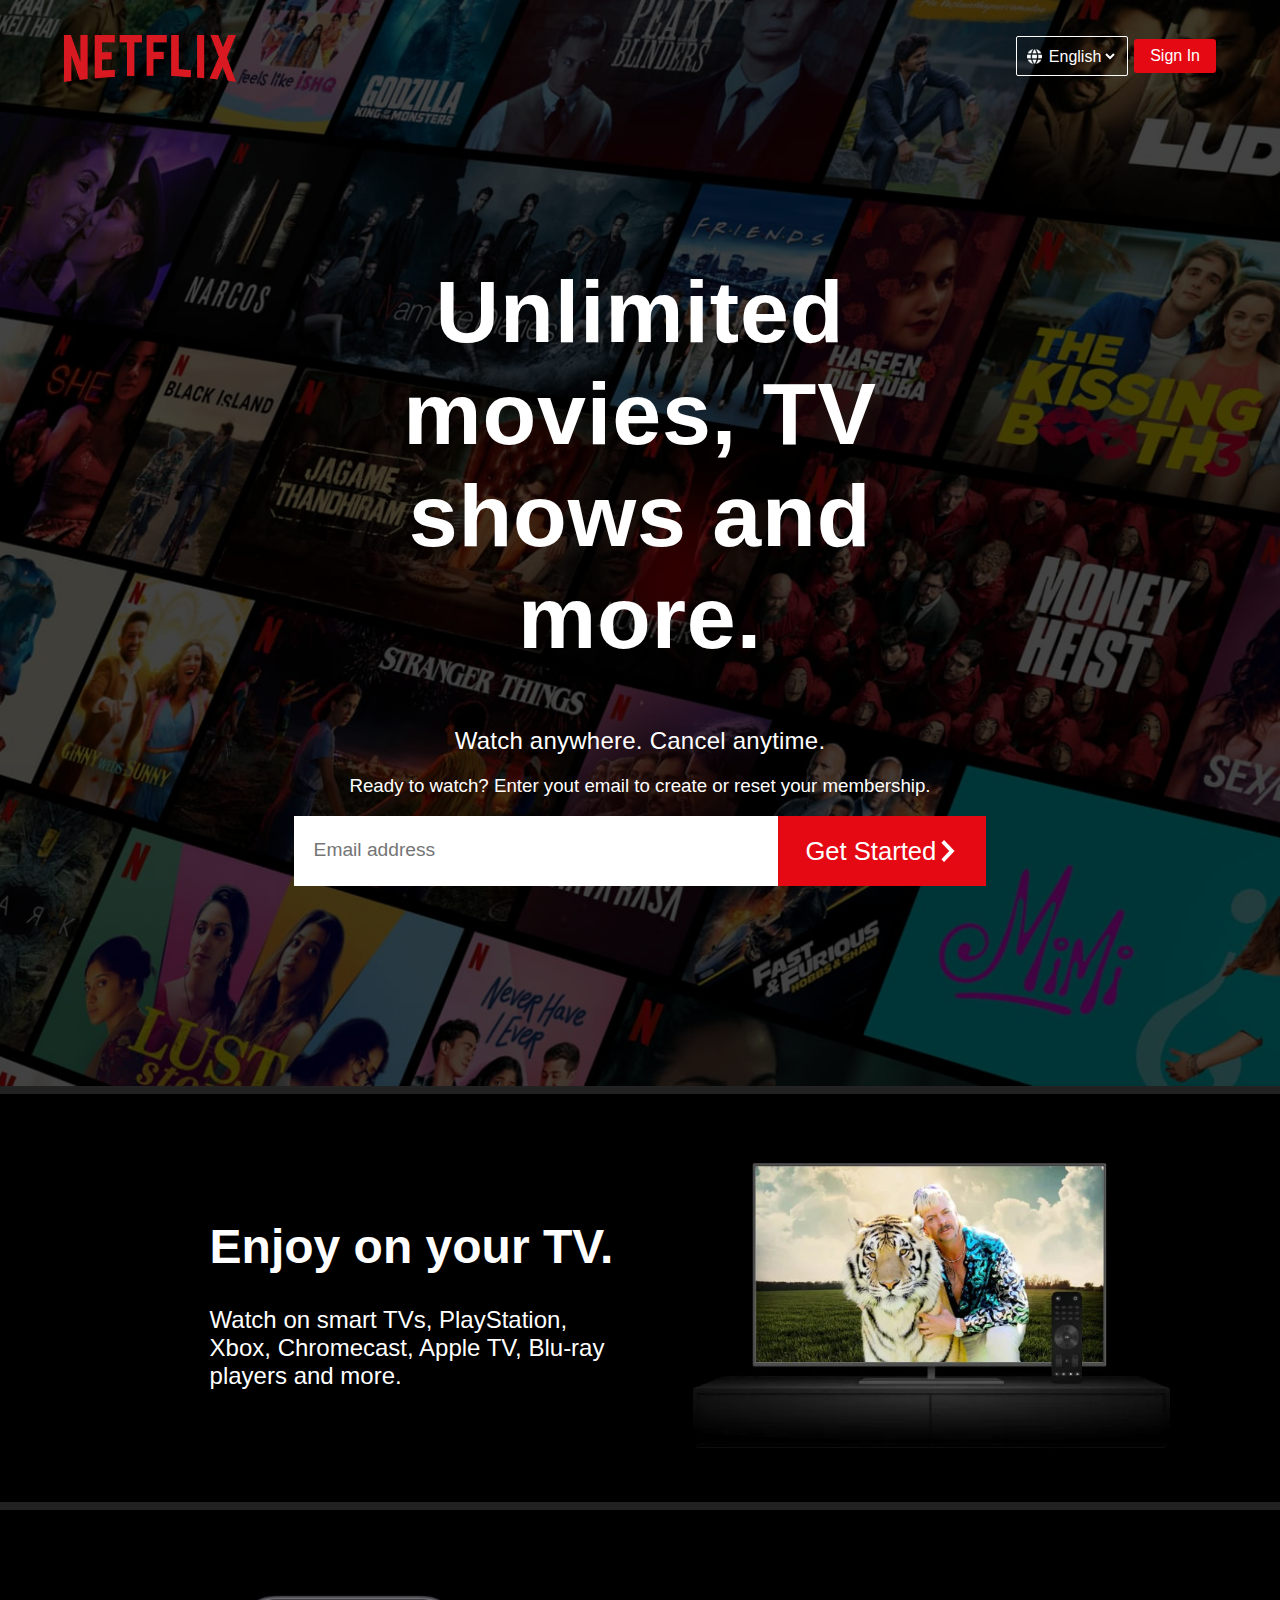
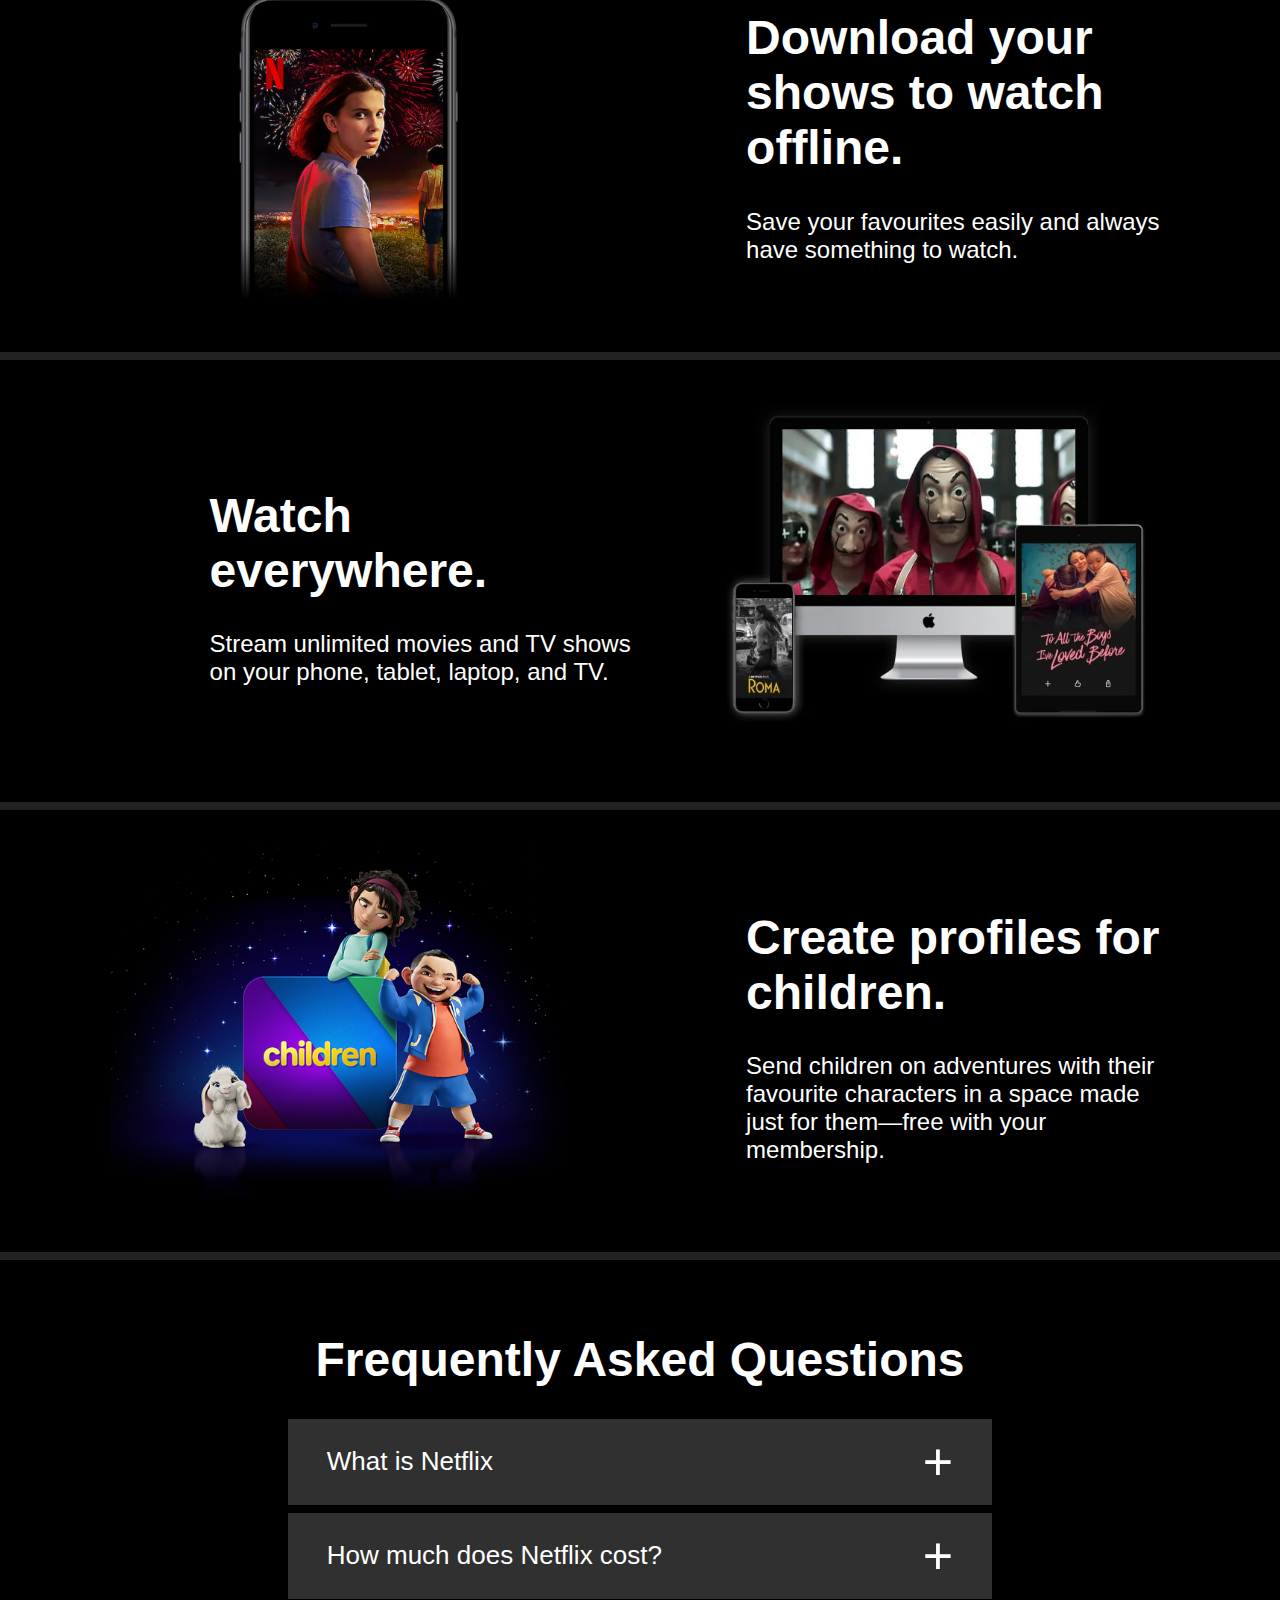
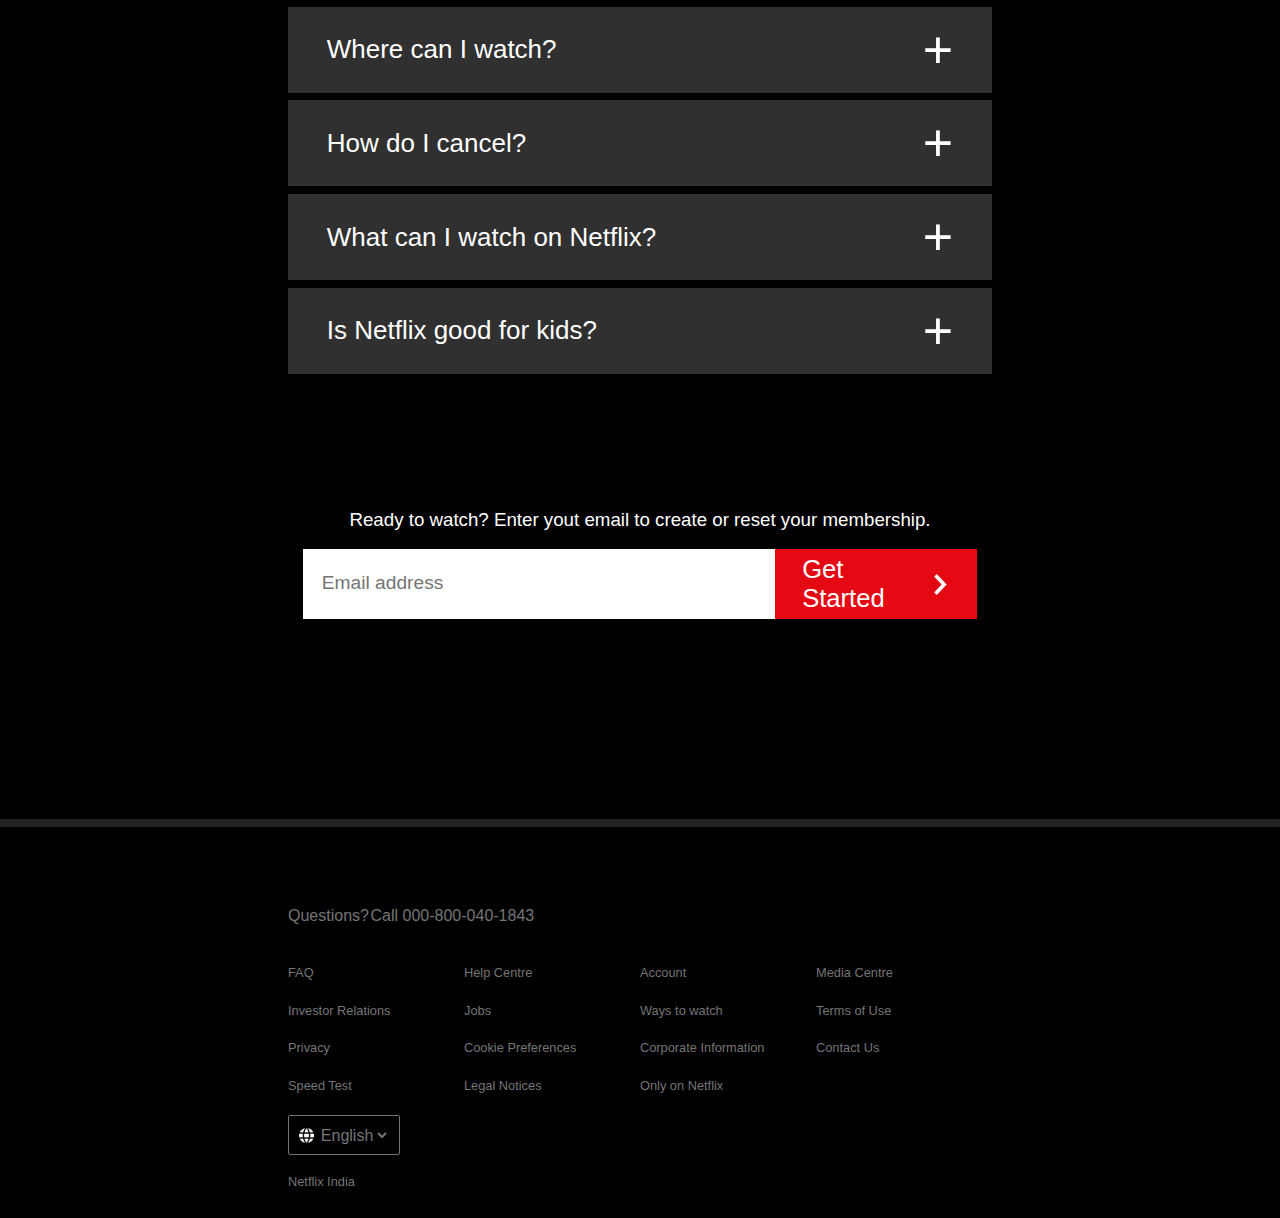
==== index.html @ cbe73e8a "initial commit" ====
<!DOCTYPE html>
<html lang="en">
  <head>
    <meta charset="UTF-8" />
    <meta http-equiv="X-UA-Compatible" content="IE=edge" />
    <meta name="viewport" content="width=device-width, initial-scale=1.0" />
    <title>Netflix India – Watch TV Shows Online, Watch Movies Online</title>
    <link rel="stylesheet" href="ind_style.css" />
    <link rel="shortcut icon" href="img/favicon.png" type="image/x-icon">
  </head>
  <body>
    <div class="main_upper">
      <!-- nav -->
      <header class="top_nav container-flex">
        <div class="logo">
          <a href="index.html"
            >
            <img src="img/logo.png" alt="" class="logo_img"
          /></a>
        </div>
        <div class="options container-flex">
          <div class="lang_sel">
            <div class="lang lang-flex">
              <img src="img/glob_log.png" alt="">
              <select name="language" id="lang" class="sel_lan">
                <option value="eng">English</option>
                <option value="hin">Hindi</option>
              </select>
            </div>
          </div>
          <a href="signin.html" class="signin">Sign In</a>
        </div>
      </header>

      <!-- upper body -->
      <section class="upper">
        <div class="main_body">
          <div class="main_head_text">
            <h1>Unlimited movies, TV shows and more.</h1>
          </div>
          <div class="sub_head_text">
            <h2>Watch anywhere. Cancel anytime.</h2>
          </div>
          <div class="email_head">
            <h3>
              Ready to watch? Enter yout email to create or reset your
              membership.
            </h3>
          </div>
          <div class="grab_info container-flex">
            <div class="email_space">
            <input type="text" placeholder="Email address" required />
            </div>
            
            <div class="send_info">
               <a href="signup.html">
                 <button>Get Started
                  <img src="img/arrow_head.png" alt="">
                 </button>
               </a>
            </div>
            
          </div>
        </div>
      </section>
    </div>

    <!-- sub body 1 -->
    <div class="subsec">
      <section class="info_sec container-flex">
        <div class="features">
          <h1>Enjoy on your TV.</h1>
          <h2>
            Watch on smart TVs, PlayStation, Xbox, Chromecast, Apple TV, Blu-ray
            players and more.
          </h2>
        </div>
        <div class="img_inf">
          <img src="img/index_images/img1.webp" alt="img1" >
        </div>  
        </div>
      </section>
    </div>

    <!-- sub body 2 -->
    <div class="subsec">
      <section class="info_sec container-flex">
        <div class="img_inf">
          
          <img src="img/index_images/img4.jpg" alt="img2" >
        </div>
        <div class="features">
          <h1>Download your shows to watch offline.</h1>
          <h2>
            Save your favourites easily and always have something to watch.
          </h2>
        </div>
      </section>
    </div>

    <!-- sub body 3 -->
    <div class="subsec">
      <section class="info_sec container-flex">
        <div class="features">
          <h1>Watch everywhere.</h1>
          <h2>
            Stream unlimited movies and TV shows on your phone, tablet, laptop,
            and TV.
          </h2>
        </div>
        <div class="img_inf">
          
          <img src="img/index_images/img3.webp" alt="img3" >
        </div>
      </section>
    </div>

    <!-- sub body 4 -->
    <div class="subsec">
      <section class="info_sec container-flex">
        <div class="img_inf">
          
          <img src="img/index_images/img5.png" alt="img4" >
        </div>
        <div class="features">
          <h1>Create profiles for children.</h1>
          <h2>
            Send children on adventures with their favourite characters in a
            space made just for them—free with your membership.
          </h2>
        </div>
      </section>
    </div>

    <!-- faq section -->
    <div class="ask">
      <section class="faq">
        <h1>Frequently Asked Questions</h1>
        
        <div class="questions_list">
          <ul class="disp_info">
            <li>
              <button type="button" class="container-flex faq_list_item" id="ans">
                    <div class="question qtext" id="qs">What is Netflix</div>
                    <div class="plus qtext" style="font-size: 2em" id="qs">+</div>
              </button>
            
              <div class="noanswer" id="ans">
                Netflix is a streaming service that offers a wide variety of
                award-winning TV shows, movies, anime, documentaries and more – on
                thousands of internet-connected devices.<br /><br />You can watch
                as much as you want, whenever you want, without a single ad – all
                for one low monthly price. There's always something new to
                discover, and new TV shows and movies are added every week!
              </div>
            </li>

            <li>
              <button type="button" class="container-flex faq_list_item" id="ques">
                <div class="question qtext" id="qs">How much does Netflix cost?</div>
                <div class="plus qtext" style="font-size: 2em" id="qs">+</div>
              </button>
              
              <div class="noanswer" id="ans">
                  Watch Netflix on your smartphone, tablet, Smart TV, laptop, or
                  streaming device, all for one fixed monthly fee. Plans range from
                  ₹ 199 to ₹ 799 a month. No extra costs, no contracts.
              </div>
            </li>
            
            <li>
              <button type="button" class="container-flex faq_list_item" id="ques">
                <div class="question qtext" id="qs">Where can I watch?</div>
                <div class="plus qtext" id="qs" style="font-size: 2em">+</div>
              </button>
            
            
              <div class="noanswer" id="ans">
                  Watch anywhere, anytime, on an unlimited number of devices. Sign
                  in with your Netflix account to watch instantly on the web at
                  netflix.com from your personal computer or on any
                  internet-connected device that offers the Netflix app, including
                  smart TVs, smartphones, tablets, streaming media players and game
                  consoles.<br /><br />You can also download your favourite shows
                  with the iOS, Android, or Windows 10 app. Use downloads to watch
                  while you're on the go and without an internet connection. Take
                  Netflix with you anywhere.
              </div>
            </li>
            
            <li>
              <button type="button" class="container-flex faq_list_item" id="ques">
                <div class="question qtext" id="qs">How do I cancel?</div>
                <div class="plus qtext" id="qs" style="font-size: 2em">+</div>
              </button>
            
              <div class="noanswer" id="ans">
                    Netflix is flexible. There are no annoying contracts and no
                    commitments. You can easily cancel your account online in two
                    clicks.There are no cancellation fees – start or stop your account
                    anytime.
              </div>
            </li>
              
            <li>
              <button type="button" class="container-flex faq_list_item" id="ques">
                <div class="question qtext" id="qs">What can I watch on Netflix?</div>
                <div class="plus qtext" id="qs" style="font-size: 2em">+</div>
              </button>
            
          
              <div class="noanswer" id="ans">
                  Netflix has an extensive library of feature films, documentaries,
                  TV shows, anime, award-winning Netflix originals, and more. Watch
                  as much as you want, anytime you want.
              </div>
            </li>
          
            <li>
              <button type="button" class="container-flex faq_list_item" id="ques">
                <div class="question qtext" id="qs">Is Netflix good for kids?</div>
                <div class="plus qtext" id="qs" style="font-size: 2em">+</div>
              </button>
            
             
              <div class="noanswer">
                    The Netflix Kids experience is included in your membership to give
                    parents control while kids enjoy family-friendly TV shows and
                    films in their own space.<br /><br />Kids profiles come with
                    PIN-protected parental controls that let you restrict the maturity
                    rating of content kids can watch and block specific titles you
                    don’t want kids to see.
              </div>
            </li>  
              
            
          </ul>
        </div>
      </section>
      <section class="upper">
        <div class="main_body main_body2">
          
          <div class="email_head">
            <h3>
              Ready to watch? Enter yout email to create or reset your
              membership.
            </h3>
          </div>
          <div class="grab_info2 container-flex">
            <div class="email_space">
            <input type="text" placeholder="Email address" required />
            </div>
            <div class="send_info2">
             <a href="browse.html">
               <button class="sec_button">Get Started
                <img src="img/arrow_head.png" alt="arrow-head">
               </button>
             </a>
            </div>
          </div>
        </div>
      </section>
    </div>

    <div class="footer">
      <div class="foot_bod">
        <div class="contact2 container-flex">
          <div>Questions?</div>
          <div>Call <a href="">000-800-040-1843</a></div>
        </div>
        <div class="opt_list">
          <ul>
            <div class="lst_items container-flex">
              <li><a href="">FAQ</a></li>
              <li><a href="">Help Centre</a></li>
              <li><a href="">Account</a></li>
              <li><a href="">Media Centre</a></li>
            </div>
            <div class="lst_items container-flex">
              <li><a href="">Investor Relations</a></li>
              <li><a href="">Jobs</a></li>
              <li><a href="">Ways to watch</a></li>
              <li><a href="">Terms of Use</a></li>
            </div>
            <div class="lst_items container-flex">
              <li><a href="">Privacy</a></li>
              <li><a href="">Cookie Preferences</a></li>
              <li><a href="">Corporate Information</a></li>
              <li><a href="">Contact Us</a></li>
            </div>
            <div class="lst_items container-flex">
              <li><a href="">Speed Test</a></li>
              <li><a href="">Legal Notices</a></li>
              <li><a href="">Only on Netflix</a></li>
            </div>
          </ul>
        </div>
        <div class="lang_sel2">
          <div class="lang2 lang-flex">
            <img src="img/glob_log.png" alt="">
            <select name="language" id="lang" class="sel_lan">
              <option value="eng">English</option>
              <option value="hin">Hindi</option>
            </select>
          </div>
        </div>
        <p>Netflix India</p>
      </div>
    </div>
    <script src="dom.js">
    </script>
  </body>
</html>
---- ind_style.css ----
@import url("https://fonts.googleapis.com/css2?family=Roboto:wght@300;400;500;700&display=swap");
:root {
  --primary: rgba(0, 0, 0, 0.65);
  --secondary: rgba(0, 0, 0, 0.65);
}

* {
  color: white;
  text-align: center;
  font-family: sans-serif;
}

body {
  background: #222;
  margin: 0;
}

.container-flex {
  display: flex;
  flex-wrap: wrap;
  justify-content: space-between;
}

.main_upper {
  background: linear-gradient(90deg, var(--primary), var(--secondary)),
    url("img/background.jpg") no-repeat center center;
  background-size: cover;
  margin-bottom: 8px;
  width: inherit;
}
.top_nav {
  width: 90%;
  margin: auto;
  padding-top: 1.2em;
  min-width: 320px;
}

.logo_img {
  margin-top: 1em;
  height: 2.9em;
  margin-bottom: 1em;
}

.options {
  align-items: center;
  min-width: 200px;
  width: 16%;
}
.lang_sel {
  width: fit-content;
  border: 1px solid white;
  border-radius: 2px;
  padding: 0.6em 0.6em;
  text-align: center;
  margin-bottom: 0.5em;
}

.lang select {
  background: transparent;
}

.lang_sel .sel_lan {
  border: none;
  color: white;
  font-size: 1em;
  text-align: right;
}

.lang-flex {
  display: flex;
  align-items: center;
  justify-content: space-between;
}

.lang_sel .lang img {
  width: 15px;
  margin-right: 3px;
}

.signin {
  padding: 0.5em 1em;
  background: #e50914;
  border-radius: 3px;
  font-size: 1em;
  text-decoration: none;
  margin-bottom: 0.5em;
}
.main_body {
  width: 60%;
  max-width: inherit;
  margin: 0 auto;
  text-align: center;
  padding: 100px 0 200px 0;
}

.main_body .main_head_text {
  font-size: 2.75rem;
  width: 80%;
  margin: auto;
}

.main_body .main_head_text h1 {
  letter-spacing: 0.01em;
  font-weight: 600;
  margin: 0.5 0 0.5em 0;
}

.main_body .sub_head_text h2 {
  font-size: 1.5rem;
  letter-spacing: 0.01em;
  font-weight: 500;
}

.main_body .email_head h3 {
  font-weight: 400;
}

.grab_info {
  width: 90%;
  height: 70px;
  margin: 0 auto;
}

.grab_info2 {
  width: 95%;
  height: 70px;
  margin: 0 auto;
}

.grab_info .email_space,
.grab_info2 .email_space {
  width: 70%;
  height: inherit;
  border: none;

  background: white;
  padding: 0;
  margin: 0;
  margin-bottom: 0.3em;
}

.grab_info .email_space input,
.grab_info2 .email_space input {
  width: 100%;
  height: inherit;
  border: none;
  padding: 0;
  color: #303030;
  font-size: 1rem;
}

.grab_info .email_space input::placeholder,
.grab_info2 .email_space input::placeholder {
  text-align: left;
  font-size: 1.2rem;
  padding: 1em;
}

.grab_info .send_info,
.grab_info2 .send_info2 {
  width: 30%;
  height: inherit;
  margin-bottom: 0.3em;
}

.grab_info .send_info a {
  width: 100%;
  height: inherit;
  text-decoration: none;
}

.grab_info .send_info button {
  width: 90%;
  min-width: fit-content;
  display: flex;
  align-items: center;
  justify-content: space-between;
  height: inherit;
  font-size: 2vw;
  padding: 0 1.7rem;
  text-align: left;
  background: #e50914;
  border: none;
}

.grab_info2 .send_info2 a {
  width: 100%;
  height: inherit;
  text-decoration: none;
}

.grab_info2 .send_info2 button {
  width: 95%;
  min-width: fit-content;
  display: flex;
  align-items: center;
  justify-content: space-between;
  height: inherit;
  font-size: 2vw;
  padding: 0 1.7rem;
  text-align: left;
  background: #e50914;
  border: none;
}

.grab_info .send_info button img,
.grab_info2 .send_info2 button img {
  width: 14%;
}

.grab_info .send_info button:hover,
.grab_info2 .send_info2 button:hover {
  cursor: pointer;
  background: #f81520;
}

.subsec {
  background: black;
  margin: 0 0 8px 0;
  padding: 2em 1em;
}

.info_sec,
.faq {
  width: 85%;
  margin: auto;
}

.info_sec {
  align-items: center;
}

.info_sec .img_inf {
  width: 45%;
  margin-bottom: 1rem;
}

.info_sec .img_inf img {
  width: 100%;
}

.info_sec .features {
  width: 40%;
  margin-left: 100px;
}

.info_sec .features h1 {
  font-size: 3rem;
  font-weight: 600;
  text-align: left;
}

.info_sec .features h2 {
  font-size: 1.5rem;
  font-weight: 500;
  text-align: left;
}

.ask {
  background-color: black;
  margin-bottom: 8px;
  padding: 4.5em 3em 0 3em;
}

.faq h1 {
  font-size: 3em;
  font-weight: 600;
  margin-top: 0;
}
.faq .questions_list {
  width: 70%;
  margin: auto;
}

.questions_list ul {
  padding: 0;
  list-style: none;
}

.disp_info li {
  height: 100%;
}
.disp_info button {
  width: 100%;
  list-style: none;
  margin-bottom: 0.3em;
  align-items: center;
  padding: 0.5em 1.5em;
  font-size: 1.625em;
  background: #303030;
  border: none;
}

.disp_info button:hover {
  cursor: pointer;
}

.noanswer {
  display: none;
  width: inherit;
  font-size: 1.625em;
  background: #303030;
  padding: 2rem;
  margin-top: -0.2em;
  margin-bottom: 0.3em;
  text-align: left;
}

.answer {
  display: block;
  width: inherit;
  font-size: 1.625em;
  background: #303030;
  padding: 2rem;
  margin-top: -0.2em;
  margin-bottom: 0.3em;
  text-align: left;
}

.footer {
  background: black;
  padding: 5rem 0 1em 0;
}

.footer .foot_bod {
  width: 55%;
  margin: auto;
  color: #757575;
}

.contact2 {
  justify-content: start;
  margin-bottom: 2.5em;
}

.contact2 div,
.contact2 div a {
  font-size: 1em;
  color: #757575;
  margin-right: 0.1em;
  text-decoration: none;
}

.contact2 div a:hover {
  text-decoration: underline;
}

.foot_bod ul {
  list-style: none;
  margin: 0;
  padding: 0;
}

.foot_bod ul .lst_items {
  justify-content: flex-start;
  margin-bottom: 1.4em;
}

.foot_bod ul li {
  width: 25%;
  text-align: left;
  font-size: 0.8rem;
}

.foot_bod ul li a {
  text-decoration: none;
  color: #757575;
}

.foot_bod ul li a:hover {
  text-decoration: underline;
}

.lang_sel2 {
  width: fit-content;
  border: 1px solid #757575;
  border-radius: 2px;
  padding: 0.6em 0.6em;
}

.lang2 select {
  background: transparent;
}

.lang_sel2 .lang2 img:hover,
.lang_sel2 .lang2 select:hover {
  cursor: pointer;
}

.lang_sel2 .sel_lan {
  border: none;
  color: #757575;
  font-size: 1em;
  text-align: right;
}

.lang_sel2 .lang2 img {
  width: 15px;
  margin-right: 3px;
}

.foot_bod p {
  color: #757575;
  text-align: left;
  margin-top: 1.5em;
  font-size: 0.8em;
}

@media screen and (max-width: 850px) {
  * {
    margin: 0;
    padding: 0;
  }

  body {
    width: 100%;
  }

  .container-flex {
    display: flex;
    /* flex-wrap: wrap; */
    flex-direction: column;
    align-items: center;
    justify-content: center;
  }

  .main_upper {
    width: inherit;
    margin: 0;
    margin-bottom: 1vw;
  }

  .main_upper .top_nav {
    margin: 0;
  }

  .main_upper .upper .main_body {
    margin: 0;
    width: inherit;
    font-size: small;
    font-size: 3vw;
  }

  .main_body .main_head_text,
  .sub_head_text {
    font-size: 5.5vw;
    margin-bottom: 1rem;
  }

  .main_body .email_head {
    font-size: 2.8vw;
    margin-bottom: 1rem;
  }

  .upper .main_body .grab_info,
  .upper .main_body2 .grab_info2 {
    display: flex;
    flex-direction: column;
    justify-content: center;
    align-items: center;
    width: 95%;
  }

  .upper .main_body2 {
    width: 95%;
  }

  .grab_info .email_space input::placeholder,
  .grab_info2 .email_space input::placeholder {
    text-align: left;
    font-size: 2.8vw;
    padding: 1em;
  }

  .upper .main_body .grab_info button,
  .upper .main_body2 .grab_info2 button {
    font-size: 2.5vw;
  }

  .subsec {
    margin-bottom: 1vw;
    display: block;
    padding: 0;
    width: 100%;
    font-size: 2.5vw;
  }

  .subsec .info_sec,
  .ask {
    width: 100%;
    margin: 0;
    padding: 1rem 0 1rem 0;
  }

  .subsec .info_sec .features {
    width: 90%;
    margin: 0;
  }
  .subsec .info_sec .features h1 {
    text-align: center;
    font-size: 7vw;
    margin-bottom: 1rem;
  }

  .subsec .info_sec .features h2 {
    text-align: center;
    font-size: 4vw;
  }

  .ask {
    padding: 0;
    padding-top: 2em;
  }

  .ask .faq {
    font-size: 2.5vw;
  }

  .ask .faq h1 {
    margin-bottom: 1rem;
  }

  .ask .faq .questions_list ul li button {
    flex-direction: row;
    justify-content: space-between;
    font-size: 2.7vw;
  }

  .footer .foot_bod {
    width: inherit;
  }

  .footer .foot_bod .opt_list .lst_items li {
    margin-bottom: 1rem;
    width: inherit;
  }

  .footer .foot_bod .opt_list .lst_items li a {
    width: 100%;
    text-align: center;
  }

  .footer .foot_bod .lang_sel2 {
    margin: auto;
  }

  .footer .foot_bod p {
    text-align: center;
  }
}
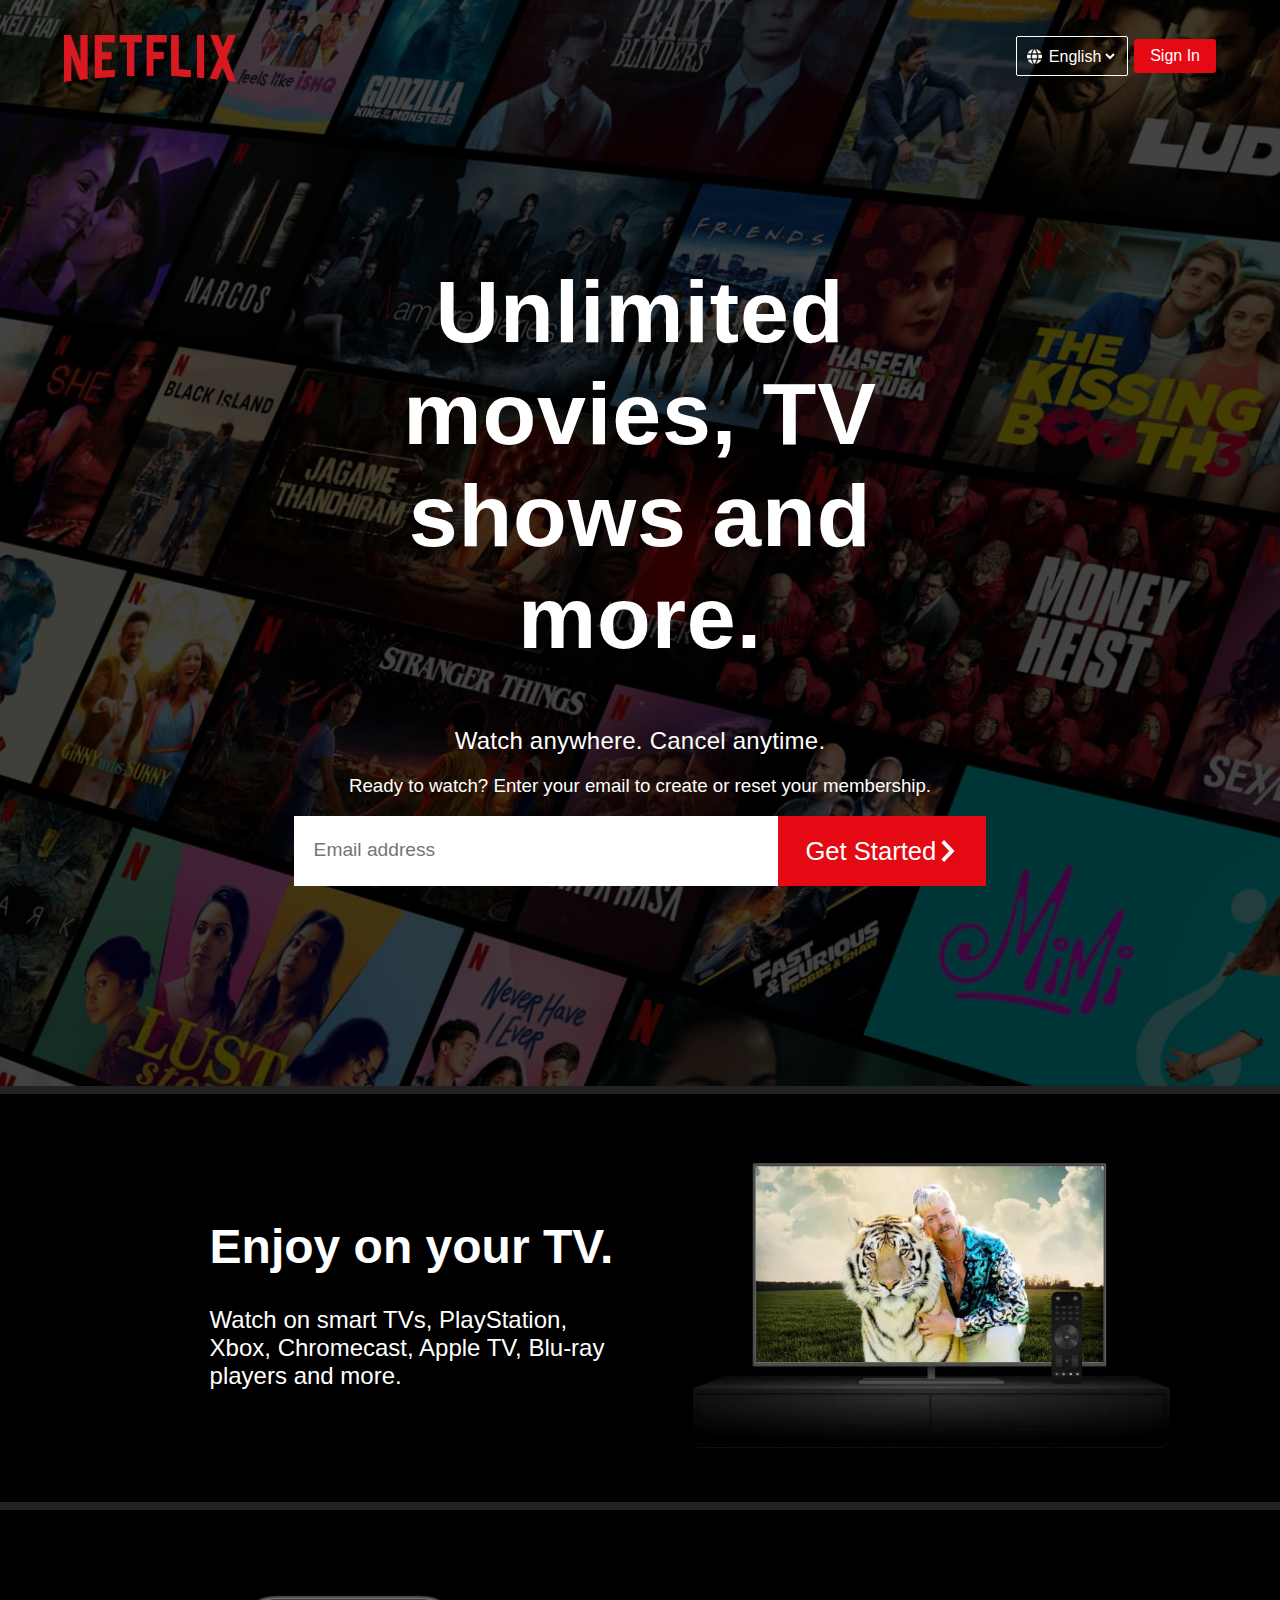
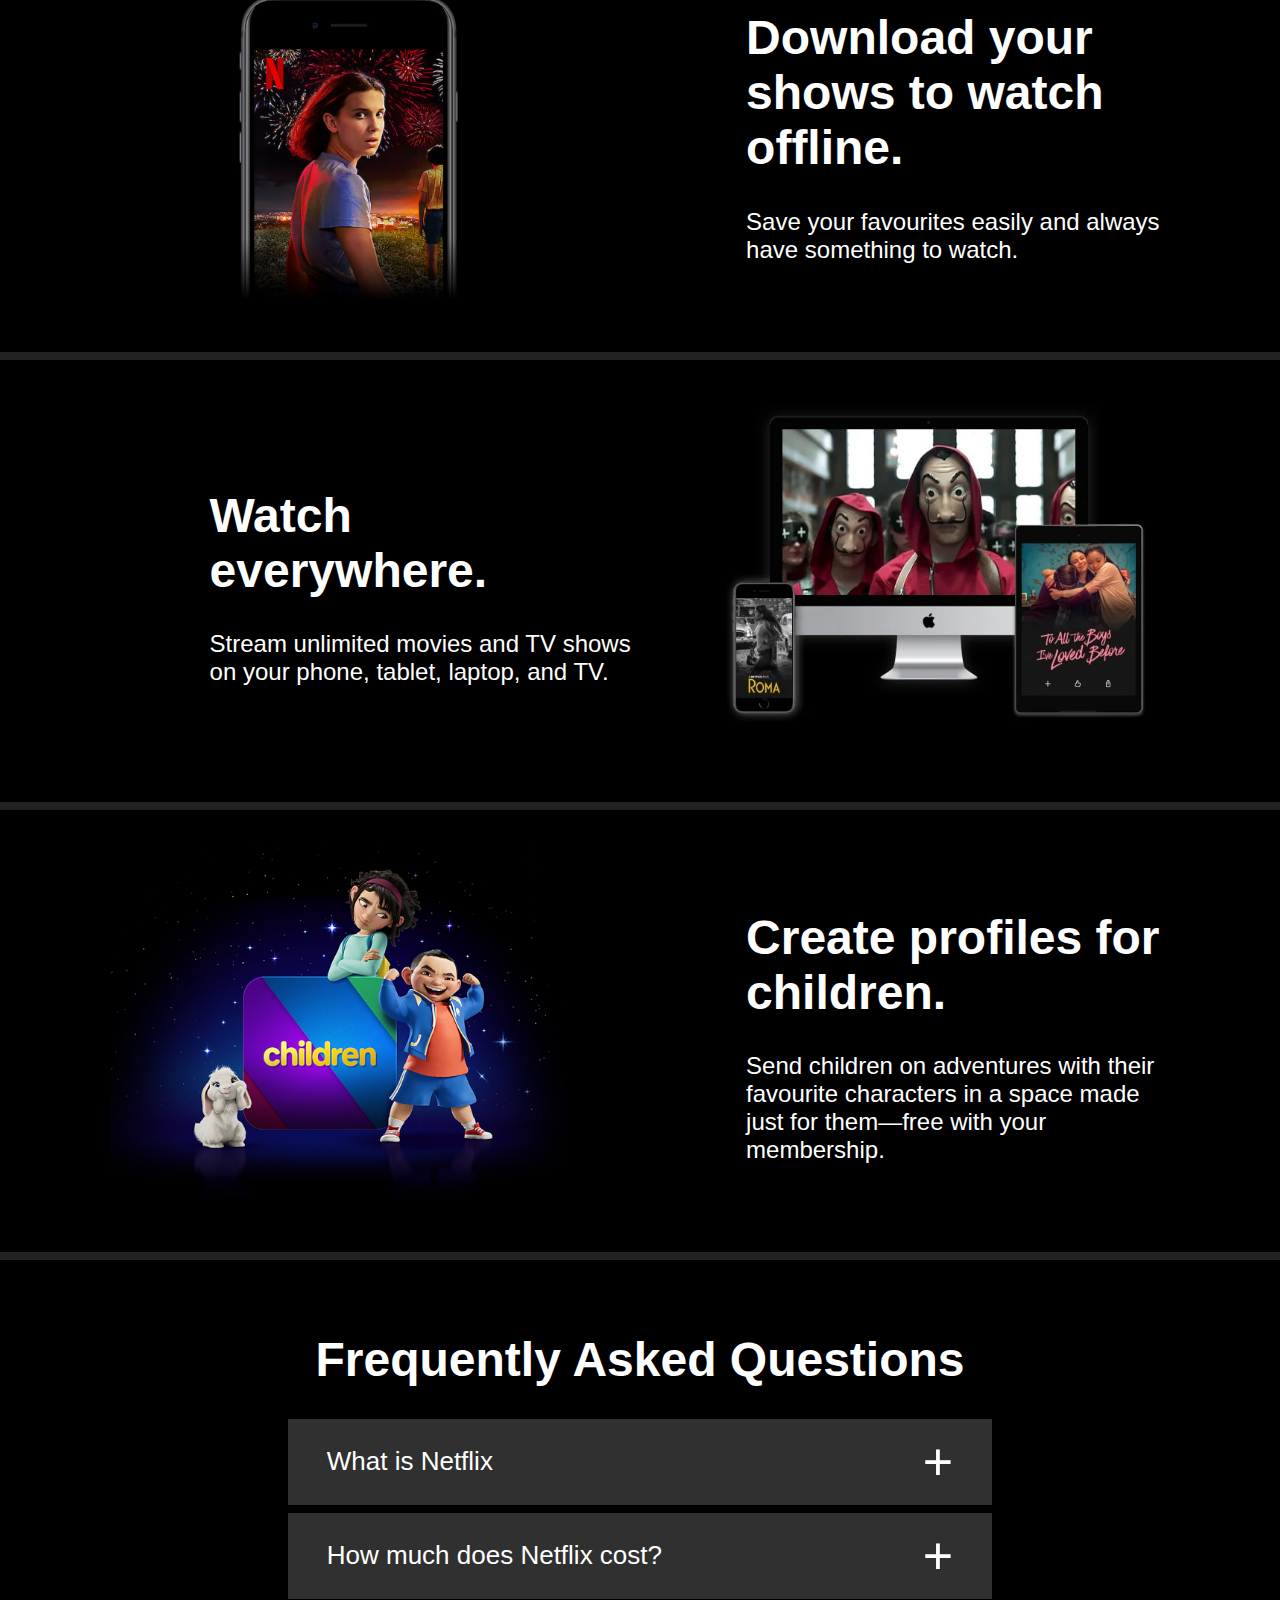
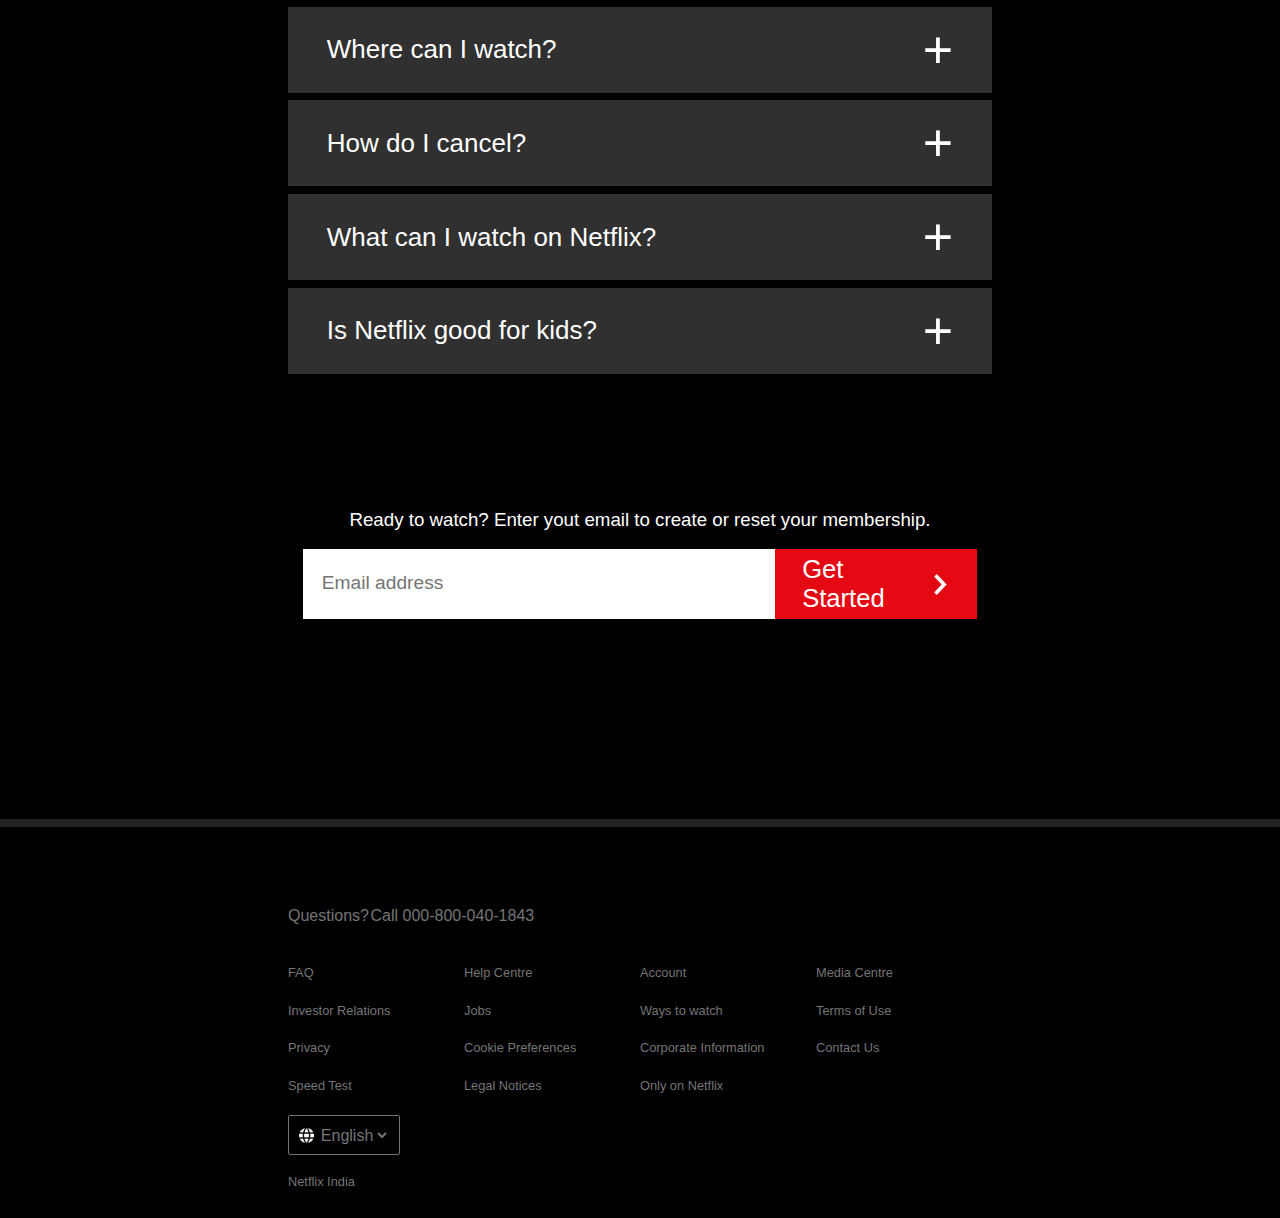
==== commit 2ecf9ee3: "Update index.html" ====
--- a/index.html
+++ b/index.html
@@ -1,314 +1,314 @@
-<!DOCTYPE html>
-<html lang="en">
-  <head>
-    <meta charset="UTF-8" />
-    <meta http-equiv="X-UA-Compatible" content="IE=edge" />
-    <meta name="viewport" content="width=device-width, initial-scale=1.0" />
-    <title>Netflix India – Watch TV Shows Online, Watch Movies Online</title>
-    <link rel="stylesheet" href="ind_style.css" />
-    <link rel="shortcut icon" href="img/favicon.png" type="image/x-icon">
-  </head>
-  <body>
-    <div class="main_upper">
-      <!-- nav -->
-      <header class="top_nav container-flex">
-        <div class="logo">
-          <a href="index.html"
-            >
-            <img src="img/logo.png" alt="" class="logo_img"
-          /></a>
-        </div>
-        <div class="options container-flex">
-          <div class="lang_sel">
-            <div class="lang lang-flex">
-              <img src="img/glob_log.png" alt="">
-              <select name="language" id="lang" class="sel_lan">
-                <option value="eng">English</option>
-                <option value="hin">Hindi</option>
-              </select>
-            </div>
-          </div>
-          <a href="signin.html" class="signin">Sign In</a>
-        </div>
-      </header>
-
-      <!-- upper body -->
-      <section class="upper">
-        <div class="main_body">
-          <div class="main_head_text">
-            <h1>Unlimited movies, TV shows and more.</h1>
-          </div>
-          <div class="sub_head_text">
-            <h2>Watch anywhere. Cancel anytime.</h2>
-          </div>
-          <div class="email_head">
-            <h3>
-              Ready to watch? Enter yout email to create or reset your
-              membership.
-            </h3>
-          </div>
-          <div class="grab_info container-flex">
-            <div class="email_space">
-            <input type="text" placeholder="Email address" required />
-            </div>
-            
-            <div class="send_info">
-               <a href="signup.html">
-                 <button>Get Started
-                  <img src="img/arrow_head.png" alt="">
-                 </button>
-               </a>
-            </div>
-            
-          </div>
-        </div>
-      </section>
-    </div>
-
-    <!-- sub body 1 -->
-    <div class="subsec">
-      <section class="info_sec container-flex">
-        <div class="features">
-          <h1>Enjoy on your TV.</h1>
-          <h2>
-            Watch on smart TVs, PlayStation, Xbox, Chromecast, Apple TV, Blu-ray
-            players and more.
-          </h2>
-        </div>
-        <div class="img_inf">
-          <img src="img/index_images/img1.webp" alt="img1" >
-        </div>  
-        </div>
-      </section>
-    </div>
-
-    <!-- sub body 2 -->
-    <div class="subsec">
-      <section class="info_sec container-flex">
-        <div class="img_inf">
-          
-          <img src="img/index_images/img4.jpg" alt="img2" >
-        </div>
-        <div class="features">
-          <h1>Download your shows to watch offline.</h1>
-          <h2>
-            Save your favourites easily and always have something to watch.
-          </h2>
-        </div>
-      </section>
-    </div>
-
-    <!-- sub body 3 -->
-    <div class="subsec">
-      <section class="info_sec container-flex">
-        <div class="features">
-          <h1>Watch everywhere.</h1>
-          <h2>
-            Stream unlimited movies and TV shows on your phone, tablet, laptop,
-            and TV.
-          </h2>
-        </div>
-        <div class="img_inf">
-          
-          <img src="img/index_images/img3.webp" alt="img3" >
-        </div>
-      </section>
-    </div>
-
-    <!-- sub body 4 -->
-    <div class="subsec">
-      <section class="info_sec container-flex">
-        <div class="img_inf">
-          
-          <img src="img/index_images/img5.png" alt="img4" >
-        </div>
-        <div class="features">
-          <h1>Create profiles for children.</h1>
-          <h2>
-            Send children on adventures with their favourite characters in a
-            space made just for them—free with your membership.
-          </h2>
-        </div>
-      </section>
-    </div>
-
-    <!-- faq section -->
-    <div class="ask">
-      <section class="faq">
-        <h1>Frequently Asked Questions</h1>
-        
-        <div class="questions_list">
-          <ul class="disp_info">
-            <li>
-              <button type="button" class="container-flex faq_list_item" id="ans">
-                    <div class="question qtext" id="qs">What is Netflix</div>
-                    <div class="plus qtext" style="font-size: 2em" id="qs">+</div>
-              </button>
-            
-              <div class="noanswer" id="ans">
-                Netflix is a streaming service that offers a wide variety of
-                award-winning TV shows, movies, anime, documentaries and more – on
-                thousands of internet-connected devices.<br /><br />You can watch
-                as much as you want, whenever you want, without a single ad – all
-                for one low monthly price. There's always something new to
-                discover, and new TV shows and movies are added every week!
-              </div>
-            </li>
-
-            <li>
-              <button type="button" class="container-flex faq_list_item" id="ques">
-                <div class="question qtext" id="qs">How much does Netflix cost?</div>
-                <div class="plus qtext" style="font-size: 2em" id="qs">+</div>
-              </button>
-              
-              <div class="noanswer" id="ans">
-                  Watch Netflix on your smartphone, tablet, Smart TV, laptop, or
-                  streaming device, all for one fixed monthly fee. Plans range from
-                  ₹ 199 to ₹ 799 a month. No extra costs, no contracts.
-              </div>
-            </li>
-            
-            <li>
-              <button type="button" class="container-flex faq_list_item" id="ques">
-                <div class="question qtext" id="qs">Where can I watch?</div>
-                <div class="plus qtext" id="qs" style="font-size: 2em">+</div>
-              </button>
-            
-            
-              <div class="noanswer" id="ans">
-                  Watch anywhere, anytime, on an unlimited number of devices. Sign
-                  in with your Netflix account to watch instantly on the web at
-                  netflix.com from your personal computer or on any
-                  internet-connected device that offers the Netflix app, including
-                  smart TVs, smartphones, tablets, streaming media players and game
-                  consoles.<br /><br />You can also download your favourite shows
-                  with the iOS, Android, or Windows 10 app. Use downloads to watch
-                  while you're on the go and without an internet connection. Take
-                  Netflix with you anywhere.
-              </div>
-            </li>
-            
-            <li>
-              <button type="button" class="container-flex faq_list_item" id="ques">
-                <div class="question qtext" id="qs">How do I cancel?</div>
-                <div class="plus qtext" id="qs" style="font-size: 2em">+</div>
-              </button>
-            
-              <div class="noanswer" id="ans">
-                    Netflix is flexible. There are no annoying contracts and no
-                    commitments. You can easily cancel your account online in two
-                    clicks.There are no cancellation fees – start or stop your account
-                    anytime.
-              </div>
-            </li>
-              
-            <li>
-              <button type="button" class="container-flex faq_list_item" id="ques">
-                <div class="question qtext" id="qs">What can I watch on Netflix?</div>
-                <div class="plus qtext" id="qs" style="font-size: 2em">+</div>
-              </button>
-            
-          
-              <div class="noanswer" id="ans">
-                  Netflix has an extensive library of feature films, documentaries,
-                  TV shows, anime, award-winning Netflix originals, and more. Watch
-                  as much as you want, anytime you want.
-              </div>
-            </li>
-          
-            <li>
-              <button type="button" class="container-flex faq_list_item" id="ques">
-                <div class="question qtext" id="qs">Is Netflix good for kids?</div>
-                <div class="plus qtext" id="qs" style="font-size: 2em">+</div>
-              </button>
-            
-             
-              <div class="noanswer">
-                    The Netflix Kids experience is included in your membership to give
-                    parents control while kids enjoy family-friendly TV shows and
-                    films in their own space.<br /><br />Kids profiles come with
-                    PIN-protected parental controls that let you restrict the maturity
-                    rating of content kids can watch and block specific titles you
-                    don’t want kids to see.
-              </div>
-            </li>  
-              
-            
-          </ul>
-        </div>
-      </section>
-      <section class="upper">
-        <div class="main_body main_body2">
-          
-          <div class="email_head">
-            <h3>
-              Ready to watch? Enter yout email to create or reset your
-              membership.
-            </h3>
-          </div>
-          <div class="grab_info2 container-flex">
-            <div class="email_space">
-            <input type="text" placeholder="Email address" required />
-            </div>
-            <div class="send_info2">
-             <a href="browse.html">
-               <button class="sec_button">Get Started
-                <img src="img/arrow_head.png" alt="arrow-head">
-               </button>
-             </a>
-            </div>
-          </div>
-        </div>
-      </section>
-    </div>
-
-    <div class="footer">
-      <div class="foot_bod">
-        <div class="contact2 container-flex">
-          <div>Questions?</div>
-          <div>Call <a href="">000-800-040-1843</a></div>
-        </div>
-        <div class="opt_list">
-          <ul>
-            <div class="lst_items container-flex">
-              <li><a href="">FAQ</a></li>
-              <li><a href="">Help Centre</a></li>
-              <li><a href="">Account</a></li>
-              <li><a href="">Media Centre</a></li>
-            </div>
-            <div class="lst_items container-flex">
-              <li><a href="">Investor Relations</a></li>
-              <li><a href="">Jobs</a></li>
-              <li><a href="">Ways to watch</a></li>
-              <li><a href="">Terms of Use</a></li>
-            </div>
-            <div class="lst_items container-flex">
-              <li><a href="">Privacy</a></li>
-              <li><a href="">Cookie Preferences</a></li>
-              <li><a href="">Corporate Information</a></li>
-              <li><a href="">Contact Us</a></li>
-            </div>
-            <div class="lst_items container-flex">
-              <li><a href="">Speed Test</a></li>
-              <li><a href="">Legal Notices</a></li>
-              <li><a href="">Only on Netflix</a></li>
-            </div>
-          </ul>
-        </div>
-        <div class="lang_sel2">
-          <div class="lang2 lang-flex">
-            <img src="img/glob_log.png" alt="">
-            <select name="language" id="lang" class="sel_lan">
-              <option value="eng">English</option>
-              <option value="hin">Hindi</option>
-            </select>
-          </div>
-        </div>
-        <p>Netflix India</p>
-      </div>
-    </div>
-    <script src="dom.js">
-    </script>
-  </body>
-</html>
-
+<!DOCTYPE html>
+<html lang="en">
+  <head>
+    <meta charset="UTF-8" />
+    <meta http-equiv="X-UA-Compatible" content="IE=edge" />
+    <meta name="viewport" content="width=device-width, initial-scale=1.0" />
+    <title>Netflix India – Watch TV Shows Online, Watch Movies Online</title>
+    <link rel="stylesheet" href="ind_style.css" />
+    <link rel="shortcut icon" href="img/favicon.png" type="image/x-icon">
+  </head>
+  <body>
+    <div class="main_upper">
+      <!-- nav -->
+      <header class="top_nav container-flex">
+        <div class="logo">
+          <a href="index.html"
+            >
+            <img src="img/logo.png" alt="" class="logo_img"
+          /></a>
+        </div>
+        <div class="options container-flex">
+          <div class="lang_sel">
+            <div class="lang lang-flex">
+              <img src="img/glob_log.png" alt="">
+              <select name="language" id="lang" class="sel_lan">
+                <option value="eng">English</option>
+                <option value="hin">Hindi</option>
+              </select>
+            </div>
+          </div>
+          <a href="signin.html" class="signin">Sign In</a>
+        </div>
+      </header>
+
+      <!-- upper body -->
+      <section class="upper">
+        <div class="main_body">
+          <div class="main_head_text">
+            <h1>Unlimited movies, TV shows and more.</h1>
+          </div>
+          <div class="sub_head_text">
+            <h2>Watch anywhere. Cancel anytime.</h2>
+          </div>
+          <div class="email_head">
+            <h3>
+              Ready to watch? Enter your email to create or reset your
+              membership.
+            </h3>
+          </div>
+          <div class="grab_info container-flex">
+            <div class="email_space">
+            <input type="text" placeholder="Email address" required />
+            </div>
+            
+            <div class="send_info">
+               <a href="signup.html">
+                 <button>Get Started
+                  <img src="img/arrow_head.png" alt="">
+                 </button>
+               </a>
+            </div>
+            
+          </div>
+        </div>
+      </section>
+    </div>
+
+    <!-- sub body 1 -->
+    <div class="subsec">
+      <section class="info_sec container-flex">
+        <div class="features">
+          <h1>Enjoy on your TV.</h1>
+          <h2>
+            Watch on smart TVs, PlayStation, Xbox, Chromecast, Apple TV, Blu-ray
+            players and more.
+          </h2>
+        </div>
+        <div class="img_inf">
+          <img src="img/index_images/img1.webp" alt="img1" >
+        </div>  
+        </div>
+      </section>
+    </div>
+
+    <!-- sub body 2 -->
+    <div class="subsec">
+      <section class="info_sec container-flex">
+        <div class="img_inf">
+          
+          <img src="img/index_images/img4.jpg" alt="img2" >
+        </div>
+        <div class="features">
+          <h1>Download your shows to watch offline.</h1>
+          <h2>
+            Save your favourites easily and always have something to watch.
+          </h2>
+        </div>
+      </section>
+    </div>
+
+    <!-- sub body 3 -->
+    <div class="subsec">
+      <section class="info_sec container-flex">
+        <div class="features">
+          <h1>Watch everywhere.</h1>
+          <h2>
+            Stream unlimited movies and TV shows on your phone, tablet, laptop,
+            and TV.
+          </h2>
+        </div>
+        <div class="img_inf">
+          
+          <img src="img/index_images/img3.webp" alt="img3" >
+        </div>
+      </section>
+    </div>
+
+    <!-- sub body 4 -->
+    <div class="subsec">
+      <section class="info_sec container-flex">
+        <div class="img_inf">
+          
+          <img src="img/index_images/img5.png" alt="img4" >
+        </div>
+        <div class="features">
+          <h1>Create profiles for children.</h1>
+          <h2>
+            Send children on adventures with their favourite characters in a
+            space made just for them—free with your membership.
+          </h2>
+        </div>
+      </section>
+    </div>
+
+    <!-- faq section -->
+    <div class="ask">
+      <section class="faq">
+        <h1>Frequently Asked Questions</h1>
+        
+        <div class="questions_list">
+          <ul class="disp_info">
+            <li>
+              <button type="button" class="container-flex faq_list_item" id="ans">
+                    <div class="question qtext" id="qs">What is Netflix</div>
+                    <div class="plus qtext" style="font-size: 2em" id="qs">+</div>
+              </button>
+            
+              <div class="noanswer" id="ans">
+                Netflix is a streaming service that offers a wide variety of
+                award-winning TV shows, movies, anime, documentaries and more – on
+                thousands of internet-connected devices.<br /><br />You can watch
+                as much as you want, whenever you want, without a single ad – all
+                for one low monthly price. There's always something new to
+                discover, and new TV shows and movies are added every week!
+              </div>
+            </li>
+
+            <li>
+              <button type="button" class="container-flex faq_list_item" id="ques">
+                <div class="question qtext" id="qs">How much does Netflix cost?</div>
+                <div class="plus qtext" style="font-size: 2em" id="qs">+</div>
+              </button>
+              
+              <div class="noanswer" id="ans">
+                  Watch Netflix on your smartphone, tablet, Smart TV, laptop, or
+                  streaming device, all for one fixed monthly fee. Plans range from
+                  ₹ 199 to ₹ 799 a month. No extra costs, no contracts.
+              </div>
+            </li>
+            
+            <li>
+              <button type="button" class="container-flex faq_list_item" id="ques">
+                <div class="question qtext" id="qs">Where can I watch?</div>
+                <div class="plus qtext" id="qs" style="font-size: 2em">+</div>
+              </button>
+            
+            
+              <div class="noanswer" id="ans">
+                  Watch anywhere, anytime, on an unlimited number of devices. Sign
+                  in with your Netflix account to watch instantly on the web at
+                  netflix.com from your personal computer or on any
+                  internet-connected device that offers the Netflix app, including
+                  smart TVs, smartphones, tablets, streaming media players and game
+                  consoles.<br /><br />You can also download your favourite shows
+                  with the iOS, Android, or Windows 10 app. Use downloads to watch
+                  while you're on the go and without an internet connection. Take
+                  Netflix with you anywhere.
+              </div>
+            </li>
+            
+            <li>
+              <button type="button" class="container-flex faq_list_item" id="ques">
+                <div class="question qtext" id="qs">How do I cancel?</div>
+                <div class="plus qtext" id="qs" style="font-size: 2em">+</div>
+              </button>
+            
+              <div class="noanswer" id="ans">
+                    Netflix is flexible. There are no annoying contracts and no
+                    commitments. You can easily cancel your account online in two
+                    clicks.There are no cancellation fees – start or stop your account
+                    anytime.
+              </div>
+            </li>
+              
+            <li>
+              <button type="button" class="container-flex faq_list_item" id="ques">
+                <div class="question qtext" id="qs">What can I watch on Netflix?</div>
+                <div class="plus qtext" id="qs" style="font-size: 2em">+</div>
+              </button>
+            
+          
+              <div class="noanswer" id="ans">
+                  Netflix has an extensive library of feature films, documentaries,
+                  TV shows, anime, award-winning Netflix originals, and more. Watch
+                  as much as you want, anytime you want.
+              </div>
+            </li>
+          
+            <li>
+              <button type="button" class="container-flex faq_list_item" id="ques">
+                <div class="question qtext" id="qs">Is Netflix good for kids?</div>
+                <div class="plus qtext" id="qs" style="font-size: 2em">+</div>
+              </button>
+            
+             
+              <div class="noanswer">
+                    The Netflix Kids experience is included in your membership to give
+                    parents control while kids enjoy family-friendly TV shows and
+                    films in their own space.<br /><br />Kids profiles come with
+                    PIN-protected parental controls that let you restrict the maturity
+                    rating of content kids can watch and block specific titles you
+                    don’t want kids to see.
+              </div>
+            </li>  
+              
+            
+          </ul>
+        </div>
+      </section>
+      <section class="upper">
+        <div class="main_body main_body2">
+          
+          <div class="email_head">
+            <h3>
+              Ready to watch? Enter yout email to create or reset your
+              membership.
+            </h3>
+          </div>
+          <div class="grab_info2 container-flex">
+            <div class="email_space">
+            <input type="text" placeholder="Email address" required />
+            </div>
+            <div class="send_info2">
+             <a href="browse.html">
+               <button class="sec_button">Get Started
+                <img src="img/arrow_head.png" alt="arrow-head">
+               </button>
+             </a>
+            </div>
+          </div>
+        </div>
+      </section>
+    </div>
+
+    <div class="footer">
+      <div class="foot_bod">
+        <div class="contact2 container-flex">
+          <div>Questions?</div>
+          <div>Call <a href="">000-800-040-1843</a></div>
+        </div>
+        <div class="opt_list">
+          <ul>
+            <div class="lst_items container-flex">
+              <li><a href="">FAQ</a></li>
+              <li><a href="">Help Centre</a></li>
+              <li><a href="">Account</a></li>
+              <li><a href="">Media Centre</a></li>
+            </div>
+            <div class="lst_items container-flex">
+              <li><a href="">Investor Relations</a></li>
+              <li><a href="">Jobs</a></li>
+              <li><a href="">Ways to watch</a></li>
+              <li><a href="">Terms of Use</a></li>
+            </div>
+            <div class="lst_items container-flex">
+              <li><a href="">Privacy</a></li>
+              <li><a href="">Cookie Preferences</a></li>
+              <li><a href="">Corporate Information</a></li>
+              <li><a href="">Contact Us</a></li>
+            </div>
+            <div class="lst_items container-flex">
+              <li><a href="">Speed Test</a></li>
+              <li><a href="">Legal Notices</a></li>
+              <li><a href="">Only on Netflix</a></li>
+            </div>
+          </ul>
+        </div>
+        <div class="lang_sel2">
+          <div class="lang2 lang-flex">
+            <img src="img/glob_log.png" alt="">
+            <select name="language" id="lang" class="sel_lan">
+              <option value="eng">English</option>
+              <option value="hin">Hindi</option>
+            </select>
+          </div>
+        </div>
+        <p>Netflix India</p>
+      </div>
+    </div>
+    <script src="dom.js">
+    </script>
+  </body>
+</html>
+
--- a/ind_style.css
+++ b/ind_style.css
@@ -1,550 +1,550 @@
-@import url("https://fonts.googleapis.com/css2?family=Roboto:wght@300;400;500;700&display=swap");
-:root {
-  --primary: rgba(0, 0, 0, 0.65);
-  --secondary: rgba(0, 0, 0, 0.65);
-}
-
-* {
-  color: white;
-  text-align: center;
-  font-family: sans-serif;
-}
-
-body {
-  background: #222;
-  margin: 0;
-}
-
-.container-flex {
-  display: flex;
-  flex-wrap: wrap;
-  justify-content: space-between;
-}
-
-.main_upper {
-  background: linear-gradient(90deg, var(--primary), var(--secondary)),
-    url("img/background.jpg") no-repeat center center;
-  background-size: cover;
-  margin-bottom: 8px;
-  width: inherit;
-}
-.top_nav {
-  width: 90%;
-  margin: auto;
-  padding-top: 1.2em;
-  min-width: 320px;
-}
-
-.logo_img {
-  margin-top: 1em;
-  height: 2.9em;
-  margin-bottom: 1em;
-}
-
-.options {
-  align-items: center;
-  min-width: 200px;
-  width: 16%;
-}
-.lang_sel {
-  width: fit-content;
-  border: 1px solid white;
-  border-radius: 2px;
-  padding: 0.6em 0.6em;
-  text-align: center;
-  margin-bottom: 0.5em;
-}
-
-.lang select {
-  background: transparent;
-}
-
-.lang_sel .sel_lan {
-  border: none;
-  color: white;
-  font-size: 1em;
-  text-align: right;
-}
-
-.lang-flex {
-  display: flex;
-  align-items: center;
-  justify-content: space-between;
-}
-
-.lang_sel .lang img {
-  width: 15px;
-  margin-right: 3px;
-}
-
-.signin {
-  padding: 0.5em 1em;
-  background: #e50914;
-  border-radius: 3px;
-  font-size: 1em;
-  text-decoration: none;
-  margin-bottom: 0.5em;
-}
-.main_body {
-  width: 60%;
-  max-width: inherit;
-  margin: 0 auto;
-  text-align: center;
-  padding: 100px 0 200px 0;
-}
-
-.main_body .main_head_text {
-  font-size: 2.75rem;
-  width: 80%;
-  margin: auto;
-}
-
-.main_body .main_head_text h1 {
-  letter-spacing: 0.01em;
-  font-weight: 600;
-  margin: 0.5 0 0.5em 0;
-}
-
-.main_body .sub_head_text h2 {
-  font-size: 1.5rem;
-  letter-spacing: 0.01em;
-  font-weight: 500;
-}
-
-.main_body .email_head h3 {
-  font-weight: 400;
-}
-
-.grab_info {
-  width: 90%;
-  height: 70px;
-  margin: 0 auto;
-}
-
-.grab_info2 {
-  width: 95%;
-  height: 70px;
-  margin: 0 auto;
-}
-
-.grab_info .email_space,
-.grab_info2 .email_space {
-  width: 70%;
-  height: inherit;
-  border: none;
-
-  background: white;
-  padding: 0;
-  margin: 0;
-  margin-bottom: 0.3em;
-}
-
-.grab_info .email_space input,
-.grab_info2 .email_space input {
-  width: 100%;
-  height: inherit;
-  border: none;
-  padding: 0;
-  color: #303030;
-  font-size: 1rem;
-}
-
-.grab_info .email_space input::placeholder,
-.grab_info2 .email_space input::placeholder {
-  text-align: left;
-  font-size: 1.2rem;
-  padding: 1em;
-}
-
-.grab_info .send_info,
-.grab_info2 .send_info2 {
-  width: 30%;
-  height: inherit;
-  margin-bottom: 0.3em;
-}
-
-.grab_info .send_info a {
-  width: 100%;
-  height: inherit;
-  text-decoration: none;
-}
-
-.grab_info .send_info button {
-  width: 90%;
-  min-width: fit-content;
-  display: flex;
-  align-items: center;
-  justify-content: space-between;
-  height: inherit;
-  font-size: 2vw;
-  padding: 0 1.7rem;
-  text-align: left;
-  background: #e50914;
-  border: none;
-}
-
-.grab_info2 .send_info2 a {
-  width: 100%;
-  height: inherit;
-  text-decoration: none;
-}
-
-.grab_info2 .send_info2 button {
-  width: 95%;
-  min-width: fit-content;
-  display: flex;
-  align-items: center;
-  justify-content: space-between;
-  height: inherit;
-  font-size: 2vw;
-  padding: 0 1.7rem;
-  text-align: left;
-  background: #e50914;
-  border: none;
-}
-
-.grab_info .send_info button img,
-.grab_info2 .send_info2 button img {
-  width: 14%;
-}
-
-.grab_info .send_info button:hover,
-.grab_info2 .send_info2 button:hover {
-  cursor: pointer;
-  background: #f81520;
-}
-
-.subsec {
-  background: black;
-  margin: 0 0 8px 0;
-  padding: 2em 1em;
-}
-
-.info_sec,
-.faq {
-  width: 85%;
-  margin: auto;
-}
-
-.info_sec {
-  align-items: center;
-}
-
-.info_sec .img_inf {
-  width: 45%;
-  margin-bottom: 1rem;
-}
-
-.info_sec .img_inf img {
-  width: 100%;
-}
-
-.info_sec .features {
-  width: 40%;
-  margin-left: 100px;
-}
-
-.info_sec .features h1 {
-  font-size: 3rem;
-  font-weight: 600;
-  text-align: left;
-}
-
-.info_sec .features h2 {
-  font-size: 1.5rem;
-  font-weight: 500;
-  text-align: left;
-}
-
-.ask {
-  background-color: black;
-  margin-bottom: 8px;
-  padding: 4.5em 3em 0 3em;
-}
-
-.faq h1 {
-  font-size: 3em;
-  font-weight: 600;
-  margin-top: 0;
-}
-.faq .questions_list {
-  width: 70%;
-  margin: auto;
-}
-
-.questions_list ul {
-  padding: 0;
-  list-style: none;
-}
-
-.disp_info li {
-  height: 100%;
-}
-.disp_info button {
-  width: 100%;
-  list-style: none;
-  margin-bottom: 0.3em;
-  align-items: center;
-  padding: 0.5em 1.5em;
-  font-size: 1.625em;
-  background: #303030;
-  border: none;
-}
-
-.disp_info button:hover {
-  cursor: pointer;
-}
-
-.noanswer {
-  display: none;
-  width: inherit;
-  font-size: 1.625em;
-  background: #303030;
-  padding: 2rem;
-  margin-top: -0.2em;
-  margin-bottom: 0.3em;
-  text-align: left;
-}
-
-.answer {
-  display: block;
-  width: inherit;
-  font-size: 1.625em;
-  background: #303030;
-  padding: 2rem;
-  margin-top: -0.2em;
-  margin-bottom: 0.3em;
-  text-align: left;
-}
-
-.footer {
-  background: black;
-  padding: 5rem 0 1em 0;
-}
-
-.footer .foot_bod {
-  width: 55%;
-  margin: auto;
-  color: #757575;
-}
-
-.contact2 {
-  justify-content: start;
-  margin-bottom: 2.5em;
-}
-
-.contact2 div,
-.contact2 div a {
-  font-size: 1em;
-  color: #757575;
-  margin-right: 0.1em;
-  text-decoration: none;
-}
-
-.contact2 div a:hover {
-  text-decoration: underline;
-}
-
-.foot_bod ul {
-  list-style: none;
-  margin: 0;
-  padding: 0;
-}
-
-.foot_bod ul .lst_items {
-  justify-content: flex-start;
-  margin-bottom: 1.4em;
-}
-
-.foot_bod ul li {
-  width: 25%;
-  text-align: left;
-  font-size: 0.8rem;
-}
-
-.foot_bod ul li a {
-  text-decoration: none;
-  color: #757575;
-}
-
-.foot_bod ul li a:hover {
-  text-decoration: underline;
-}
-
-.lang_sel2 {
-  width: fit-content;
-  border: 1px solid #757575;
-  border-radius: 2px;
-  padding: 0.6em 0.6em;
-}
-
-.lang2 select {
-  background: transparent;
-}
-
-.lang_sel2 .lang2 img:hover,
-.lang_sel2 .lang2 select:hover {
-  cursor: pointer;
-}
-
-.lang_sel2 .sel_lan {
-  border: none;
-  color: #757575;
-  font-size: 1em;
-  text-align: right;
-}
-
-.lang_sel2 .lang2 img {
-  width: 15px;
-  margin-right: 3px;
-}
-
-.foot_bod p {
-  color: #757575;
-  text-align: left;
-  margin-top: 1.5em;
-  font-size: 0.8em;
-}
-
-@media screen and (max-width: 850px) {
-  * {
-    margin: 0;
-    padding: 0;
-  }
-
-  body {
-    width: 100%;
-  }
-
-  .container-flex {
-    display: flex;
-    /* flex-wrap: wrap; */
-    flex-direction: column;
-    align-items: center;
-    justify-content: center;
-  }
-
-  .main_upper {
-    width: inherit;
-    margin: 0;
-    margin-bottom: 1vw;
-  }
-
-  .main_upper .top_nav {
-    margin: 0;
-  }
-
-  .main_upper .upper .main_body {
-    margin: 0;
-    width: inherit;
-    font-size: small;
-    font-size: 3vw;
-  }
-
-  .main_body .main_head_text,
-  .sub_head_text {
-    font-size: 5.5vw;
-    margin-bottom: 1rem;
-  }
-
-  .main_body .email_head {
-    font-size: 2.8vw;
-    margin-bottom: 1rem;
-  }
-
-  .upper .main_body .grab_info,
-  .upper .main_body2 .grab_info2 {
-    display: flex;
-    flex-direction: column;
-    justify-content: center;
-    align-items: center;
-    width: 95%;
-  }
-
-  .upper .main_body2 {
-    width: 95%;
-  }
-
-  .grab_info .email_space input::placeholder,
-  .grab_info2 .email_space input::placeholder {
-    text-align: left;
-    font-size: 2.8vw;
-    padding: 1em;
-  }
-
-  .upper .main_body .grab_info button,
-  .upper .main_body2 .grab_info2 button {
-    font-size: 2.5vw;
-  }
-
-  .subsec {
-    margin-bottom: 1vw;
-    display: block;
-    padding: 0;
-    width: 100%;
-    font-size: 2.5vw;
-  }
-
-  .subsec .info_sec,
-  .ask {
-    width: 100%;
-    margin: 0;
-    padding: 1rem 0 1rem 0;
-  }
-
-  .subsec .info_sec .features {
-    width: 90%;
-    margin: 0;
-  }
-  .subsec .info_sec .features h1 {
-    text-align: center;
-    font-size: 7vw;
-    margin-bottom: 1rem;
-  }
-
-  .subsec .info_sec .features h2 {
-    text-align: center;
-    font-size: 4vw;
-  }
-
-  .ask {
-    padding: 0;
-    padding-top: 2em;
-  }
-
-  .ask .faq {
-    font-size: 2.5vw;
-  }
-
-  .ask .faq h1 {
-    margin-bottom: 1rem;
-  }
-
-  .ask .faq .questions_list ul li button {
-    flex-direction: row;
-    justify-content: space-between;
-    font-size: 2.7vw;
-  }
-
-  .footer .foot_bod {
-    width: inherit;
-  }
-
-  .footer .foot_bod .opt_list .lst_items li {
-    margin-bottom: 1rem;
-    width: inherit;
-  }
-
-  .footer .foot_bod .opt_list .lst_items li a {
-    width: 100%;
-    text-align: center;
-  }
-
-  .footer .foot_bod .lang_sel2 {
-    margin: auto;
-  }
-
-  .footer .foot_bod p {
-    text-align: center;
-  }
-}
+@import url("https://fonts.googleapis.com/css2?family=Roboto:wght@300;400;500;700&display=swap");
+:root {
+  --primary: rgba(0, 0, 0, 0.65);
+  --secondary: rgba(0, 0, 0, 0.65);
+}
+
+* {
+  color: white;
+  text-align: center;
+  font-family: sans-serif;
+}
+
+body {
+  background: #222;
+  margin: 0;
+}
+
+.container-flex {
+  display: flex;
+  flex-wrap: wrap;
+  justify-content: space-between;
+}
+
+.main_upper {
+  background: linear-gradient(90deg, var(--primary), var(--secondary)),
+    url("img/background.jpg") no-repeat center center;
+  background-size: cover;
+  margin-bottom: 8px;
+  width: inherit;
+}
+.top_nav {
+  width: 90%;
+  margin: auto;
+  padding-top: 1.2em;
+  min-width: 320px;
+}
+
+.logo_img {
+  margin-top: 1em;
+  height: 2.9em;
+  margin-bottom: 1em;
+}
+
+.options {
+  align-items: center;
+  min-width: 200px;
+  width: 16%;
+}
+.lang_sel {
+  width: fit-content;
+  border: 1px solid white;
+  border-radius: 2px;
+  padding: 0.6em 0.6em;
+  text-align: center;
+  margin-bottom: 0.5em;
+}
+
+.lang select {
+  background: transparent;
+}
+
+.lang_sel .sel_lan {
+  border: none;
+  color: white;
+  font-size: 1em;
+  text-align: right;
+}
+
+.lang-flex {
+  display: flex;
+  align-items: center;
+  justify-content: space-between;
+}
+
+.lang_sel .lang img {
+  width: 15px;
+  margin-right: 3px;
+}
+
+.signin {
+  padding: 0.5em 1em;
+  background: #e50914;
+  border-radius: 3px;
+  font-size: 1em;
+  text-decoration: none;
+  margin-bottom: 0.5em;
+}
+.main_body {
+  width: 60%;
+  max-width: inherit;
+  margin: 0 auto;
+  text-align: center;
+  padding: 100px 0 200px 0;
+}
+
+.main_body .main_head_text {
+  font-size: 2.75rem;
+  width: 80%;
+  margin: auto;
+}
+
+.main_body .main_head_text h1 {
+  letter-spacing: 0.01em;
+  font-weight: 600;
+  margin: 0.5 0 0.5em 0;
+}
+
+.main_body .sub_head_text h2 {
+  font-size: 1.5rem;
+  letter-spacing: 0.01em;
+  font-weight: 500;
+}
+
+.main_body .email_head h3 {
+  font-weight: 400;
+}
+
+.grab_info {
+  width: 90%;
+  height: 70px;
+  margin: 0 auto;
+}
+
+.grab_info2 {
+  width: 95%;
+  height: 70px;
+  margin: 0 auto;
+}
+
+.grab_info .email_space,
+.grab_info2 .email_space {
+  width: 70%;
+  height: inherit;
+  border: none;
+
+  background: white;
+  padding: 0;
+  margin: 0;
+  margin-bottom: 0.3em;
+}
+
+.grab_info .email_space input,
+.grab_info2 .email_space input {
+  width: 100%;
+  height: inherit;
+  border: none;
+  padding: 0;
+  color: #303030;
+  font-size: 1rem;
+}
+
+.grab_info .email_space input::placeholder,
+.grab_info2 .email_space input::placeholder {
+  text-align: left;
+  font-size: 1.2rem;
+  padding: 1em;
+}
+
+.grab_info .send_info,
+.grab_info2 .send_info2 {
+  width: 30%;
+  height: inherit;
+  margin-bottom: 0.3em;
+}
+
+.grab_info .send_info a {
+  width: 100%;
+  height: inherit;
+  text-decoration: none;
+}
+
+.grab_info .send_info button {
+  width: 90%;
+  min-width: fit-content;
+  display: flex;
+  align-items: center;
+  justify-content: space-between;
+  height: inherit;
+  font-size: 2vw;
+  padding: 0 1.7rem;
+  text-align: left;
+  background: #e50914;
+  border: none;
+}
+
+.grab_info2 .send_info2 a {
+  width: 100%;
+  height: inherit;
+  text-decoration: none;
+}
+
+.grab_info2 .send_info2 button {
+  width: 95%;
+  min-width: fit-content;
+  display: flex;
+  align-items: center;
+  justify-content: space-between;
+  height: inherit;
+  font-size: 2vw;
+  padding: 0 1.7rem;
+  text-align: left;
+  background: #e50914;
+  border: none;
+}
+
+.grab_info .send_info button img,
+.grab_info2 .send_info2 button img {
+  width: 14%;
+}
+
+.grab_info .send_info button:hover,
+.grab_info2 .send_info2 button:hover {
+  cursor: pointer;
+  background: #f81520;
+}
+
+.subsec {
+  background: black;
+  margin: 0 0 8px 0;
+  padding: 2em 1em;
+}
+
+.info_sec,
+.faq {
+  width: 85%;
+  margin: auto;
+}
+
+.info_sec {
+  align-items: center;
+}
+
+.info_sec .img_inf {
+  width: 45%;
+  margin-bottom: 1rem;
+}
+
+.info_sec .img_inf img {
+  width: 100%;
+}
+
+.info_sec .features {
+  width: 40%;
+  margin-left: 100px;
+}
+
+.info_sec .features h1 {
+  font-size: 3rem;
+  font-weight: 600;
+  text-align: left;
+}
+
+.info_sec .features h2 {
+  font-size: 1.5rem;
+  font-weight: 500;
+  text-align: left;
+}
+
+.ask {
+  background-color: black;
+  margin-bottom: 8px;
+  padding: 4.5em 3em 0 3em;
+}
+
+.faq h1 {
+  font-size: 3em;
+  font-weight: 600;
+  margin-top: 0;
+}
+.faq .questions_list {
+  width: 70%;
+  margin: auto;
+}
+
+.questions_list ul {
+  padding: 0;
+  list-style: none;
+}
+
+.disp_info li {
+  height: 100%;
+}
+.disp_info button {
+  width: 100%;
+  list-style: none;
+  margin-bottom: 0.3em;
+  align-items: center;
+  padding: 0.5em 1.5em;
+  font-size: 1.625em;
+  background: #303030;
+  border: none;
+}
+
+.disp_info button:hover {
+  cursor: pointer;
+}
+
+.noanswer {
+  display: none;
+  width: inherit;
+  font-size: 1.625em;
+  background: #303030;
+  padding: 2rem;
+  margin-top: -0.2em;
+  margin-bottom: 0.3em;
+  text-align: left;
+}
+
+.answer {
+  display: block;
+  width: inherit;
+  font-size: 1.625em;
+  background: #303030;
+  padding: 2rem;
+  margin-top: -0.2em;
+  margin-bottom: 0.3em;
+  text-align: left;
+}
+
+.footer {
+  background: black;
+  padding: 5rem 0 1em 0;
+}
+
+.footer .foot_bod {
+  width: 55%;
+  margin: auto;
+  color: #757575;
+}
+
+.contact2 {
+  justify-content: start;
+  margin-bottom: 2.5em;
+}
+
+.contact2 div,
+.contact2 div a {
+  font-size: 1em;
+  color: #757575;
+  margin-right: 0.1em;
+  text-decoration: none;
+}
+
+.contact2 div a:hover {
+  text-decoration: underline;
+}
+
+.foot_bod ul {
+  list-style: none;
+  margin: 0;
+  padding: 0;
+}
+
+.foot_bod ul .lst_items {
+  justify-content: flex-start;
+  margin-bottom: 1.4em;
+}
+
+.foot_bod ul li {
+  width: 25%;
+  text-align: left;
+  font-size: 0.8rem;
+}
+
+.foot_bod ul li a {
+  text-decoration: none;
+  color: #757575;
+}
+
+.foot_bod ul li a:hover {
+  text-decoration: underline;
+}
+
+.lang_sel2 {
+  width: fit-content;
+  border: 1px solid #757575;
+  border-radius: 2px;
+  padding: 0.6em 0.6em;
+}
+
+.lang2 select {
+  background: transparent;
+}
+
+.lang_sel2 .lang2 img:hover,
+.lang_sel2 .lang2 select:hover {
+  cursor: pointer;
+}
+
+.lang_sel2 .sel_lan {
+  border: none;
+  color: #757575;
+  font-size: 1em;
+  text-align: right;
+}
+
+.lang_sel2 .lang2 img {
+  width: 15px;
+  margin-right: 3px;
+}
+
+.foot_bod p {
+  color: #757575;
+  text-align: left;
+  margin-top: 1.5em;
+  font-size: 0.8em;
+}
+
+@media screen and (max-width: 850px) {
+  * {
+    margin: 0;
+    padding: 0;
+  }
+
+  body {
+    width: 100%;
+  }
+
+  .container-flex {
+    display: flex;
+    /* flex-wrap: wrap; */
+    flex-direction: column;
+    align-items: center;
+    justify-content: center;
+  }
+
+  .main_upper {
+    width: inherit;
+    margin: 0;
+    margin-bottom: 1vw;
+  }
+
+  .main_upper .top_nav {
+    margin: 0;
+  }
+
+  .main_upper .upper .main_body {
+    margin: 0;
+    width: inherit;
+    font-size: small;
+    font-size: 3vw;
+  }
+
+  .main_body .main_head_text,
+  .sub_head_text {
+    font-size: 5.5vw;
+    margin-bottom: 1rem;
+  }
+
+  .main_body .email_head {
+    font-size: 2.8vw;
+    margin-bottom: 1rem;
+  }
+
+  .upper .main_body .grab_info,
+  .upper .main_body2 .grab_info2 {
+    display: flex;
+    flex-direction: column;
+    justify-content: center;
+    align-items: center;
+    width: 95%;
+  }
+
+  .upper .main_body2 {
+    width: 95%;
+  }
+
+  .grab_info .email_space input::placeholder,
+  .grab_info2 .email_space input::placeholder {
+    text-align: left;
+    font-size: 2.8vw;
+    padding: 1em;
+  }
+
+  .upper .main_body .grab_info button,
+  .upper .main_body2 .grab_info2 button {
+    font-size: 2.5vw;
+  }
+
+  .subsec {
+    margin-bottom: 1vw;
+    display: block;
+    padding: 0;
+    width: 100%;
+    font-size: 2.5vw;
+  }
+
+  .subsec .info_sec,
+  .ask {
+    width: 100%;
+    margin: 0;
+    padding: 1rem 0 1rem 0;
+  }
+
+  .subsec .info_sec .features {
+    width: 90%;
+    margin: 0;
+  }
+  .subsec .info_sec .features h1 {
+    text-align: center;
+    font-size: 7vw;
+    margin-bottom: 1rem;
+  }
+
+  .subsec .info_sec .features h2 {
+    text-align: center;
+    font-size: 4vw;
+  }
+
+  .ask {
+    padding: 0;
+    padding-top: 2em;
+  }
+
+  .ask .faq {
+    font-size: 2.5vw;
+  }
+
+  .ask .faq h1 {
+    margin-bottom: 1rem;
+  }
+
+  .ask .faq .questions_list ul li button {
+    flex-direction: row;
+    justify-content: space-between;
+    font-size: 2.7vw;
+  }
+
+  .footer .foot_bod {
+    width: inherit;
+  }
+
+  .footer .foot_bod .opt_list .lst_items li {
+    margin-bottom: 1rem;
+    width: inherit;
+  }
+
+  .footer .foot_bod .opt_list .lst_items li a {
+    width: 100%;
+    text-align: center;
+  }
+
+  .footer .foot_bod .lang_sel2 {
+    margin: auto;
+  }
+
+  .footer .foot_bod p {
+    text-align: center;
+  }
+}
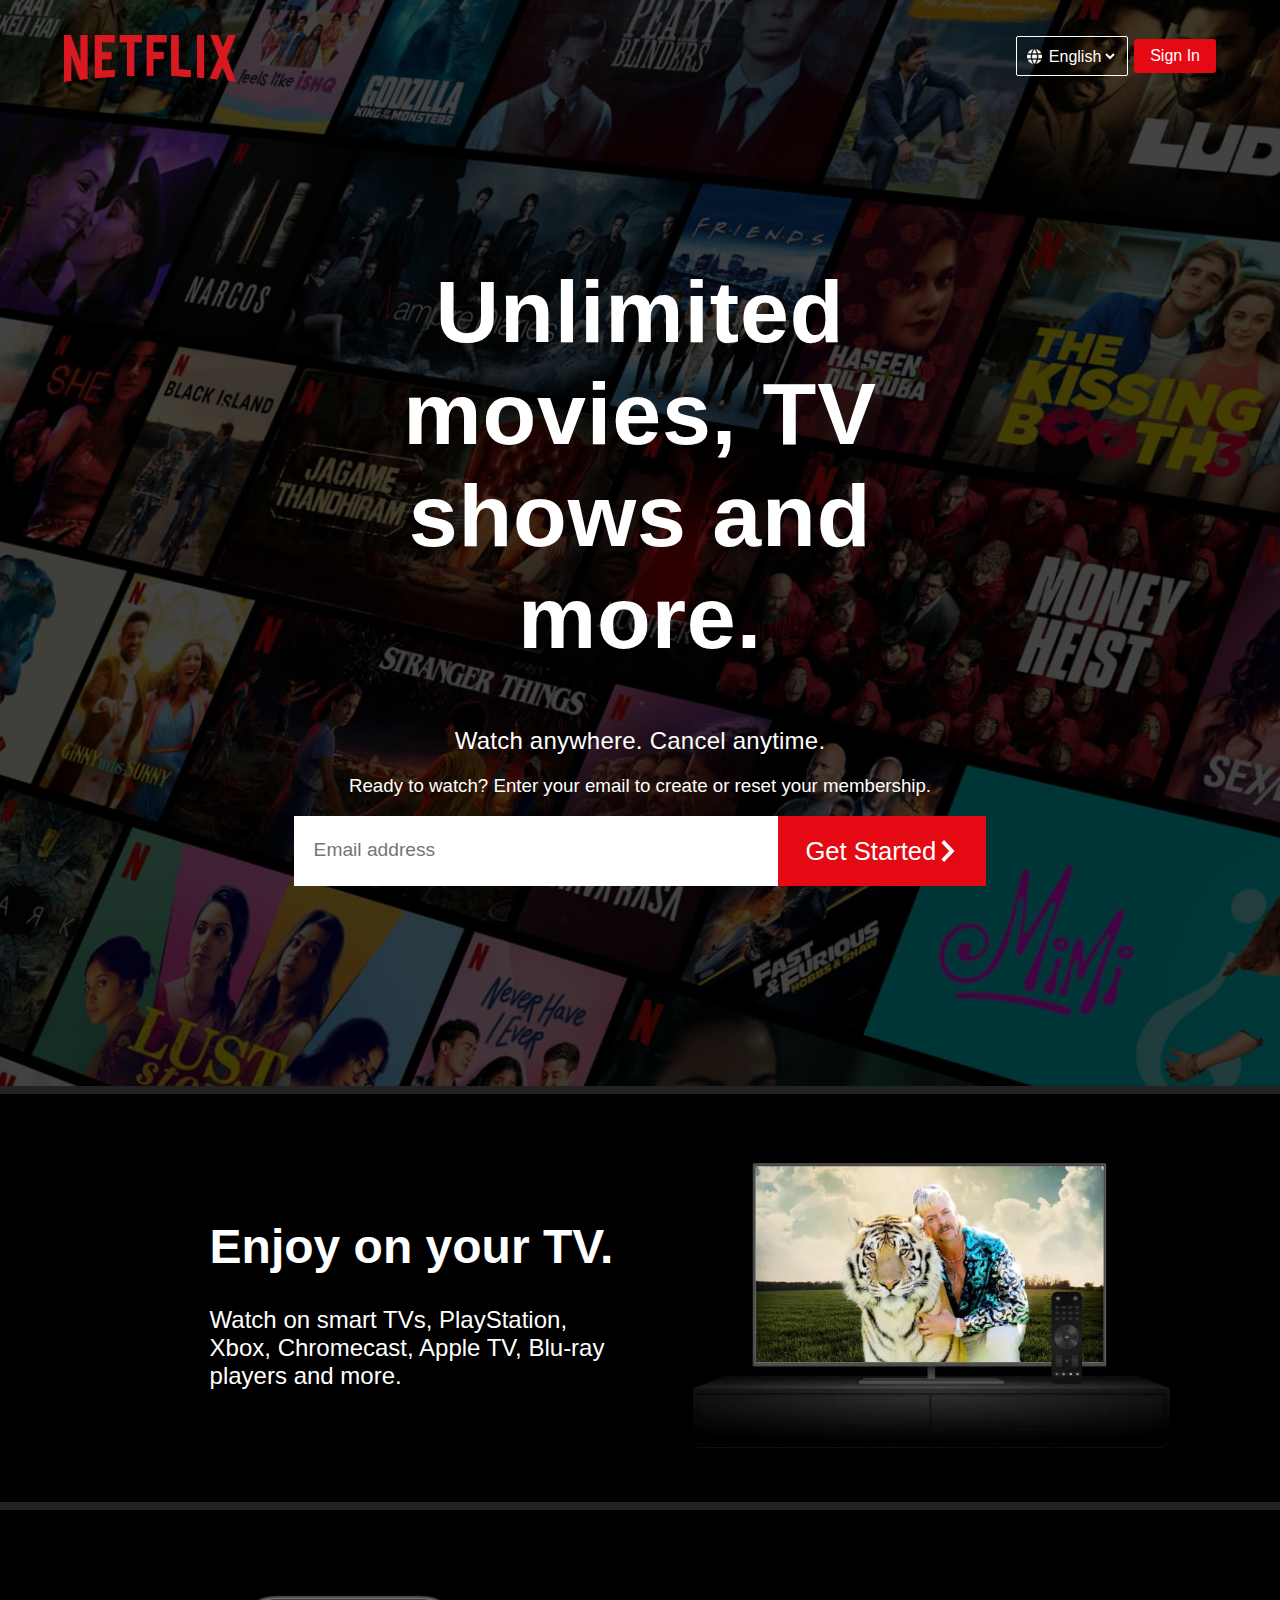
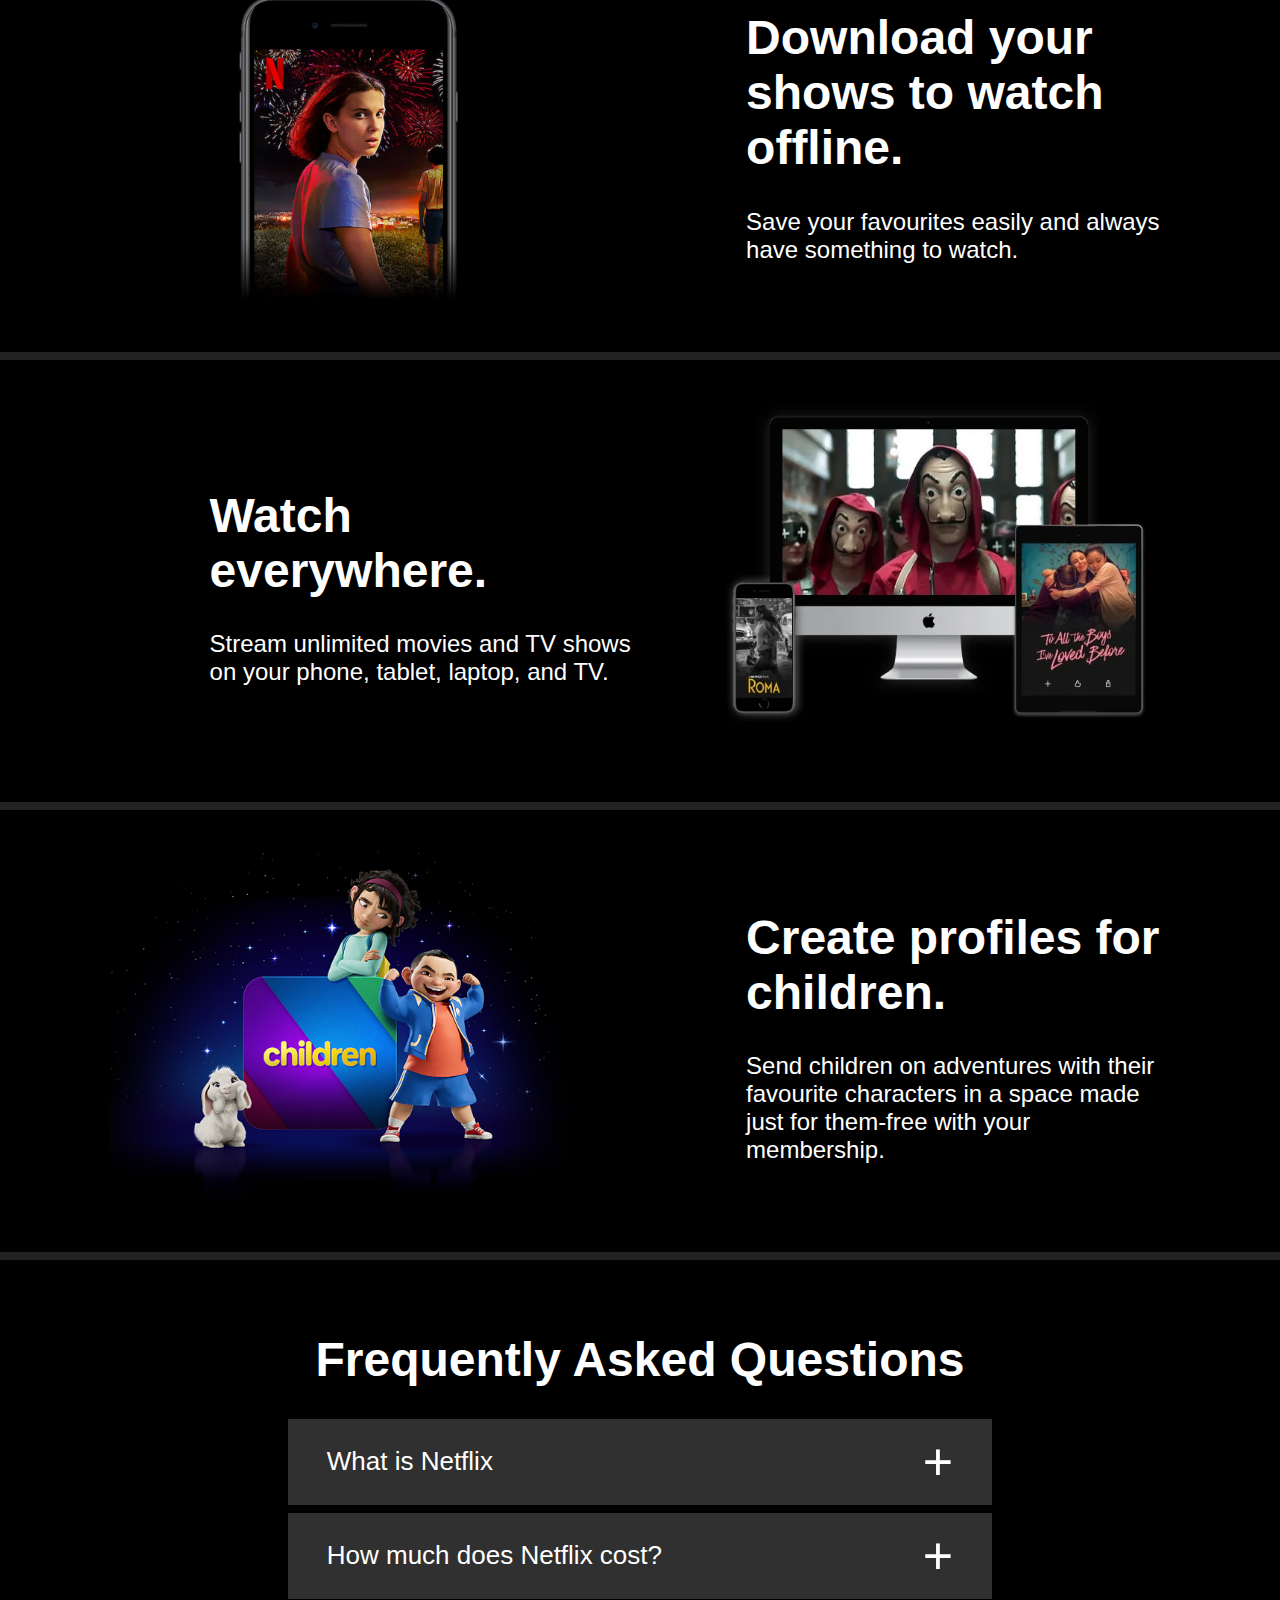
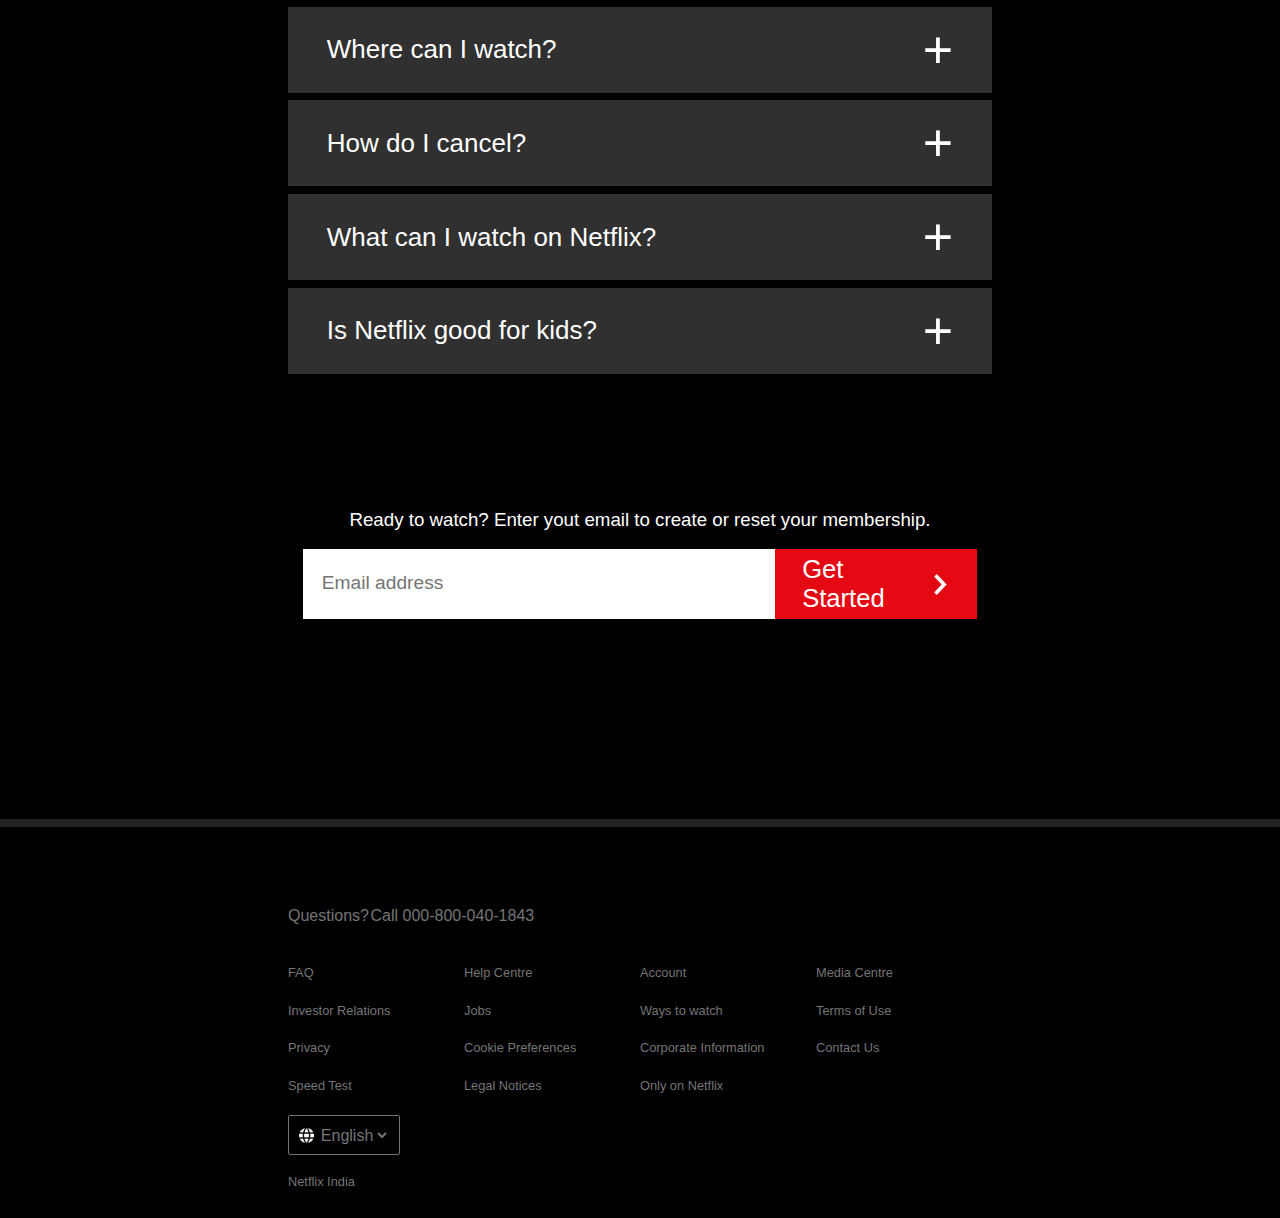
==== commit eeda1392: "Update index.html" ====
--- a/index.html
+++ b/index.html
@@ -126,7 +126,7 @@
           <h1>Create profiles for children.</h1>
           <h2>
             Send children on adventures with their favourite characters in a
-            space made just for them—free with your membership.
+            space made just for them-free with your membership.
           </h2>
         </div>
       </section>
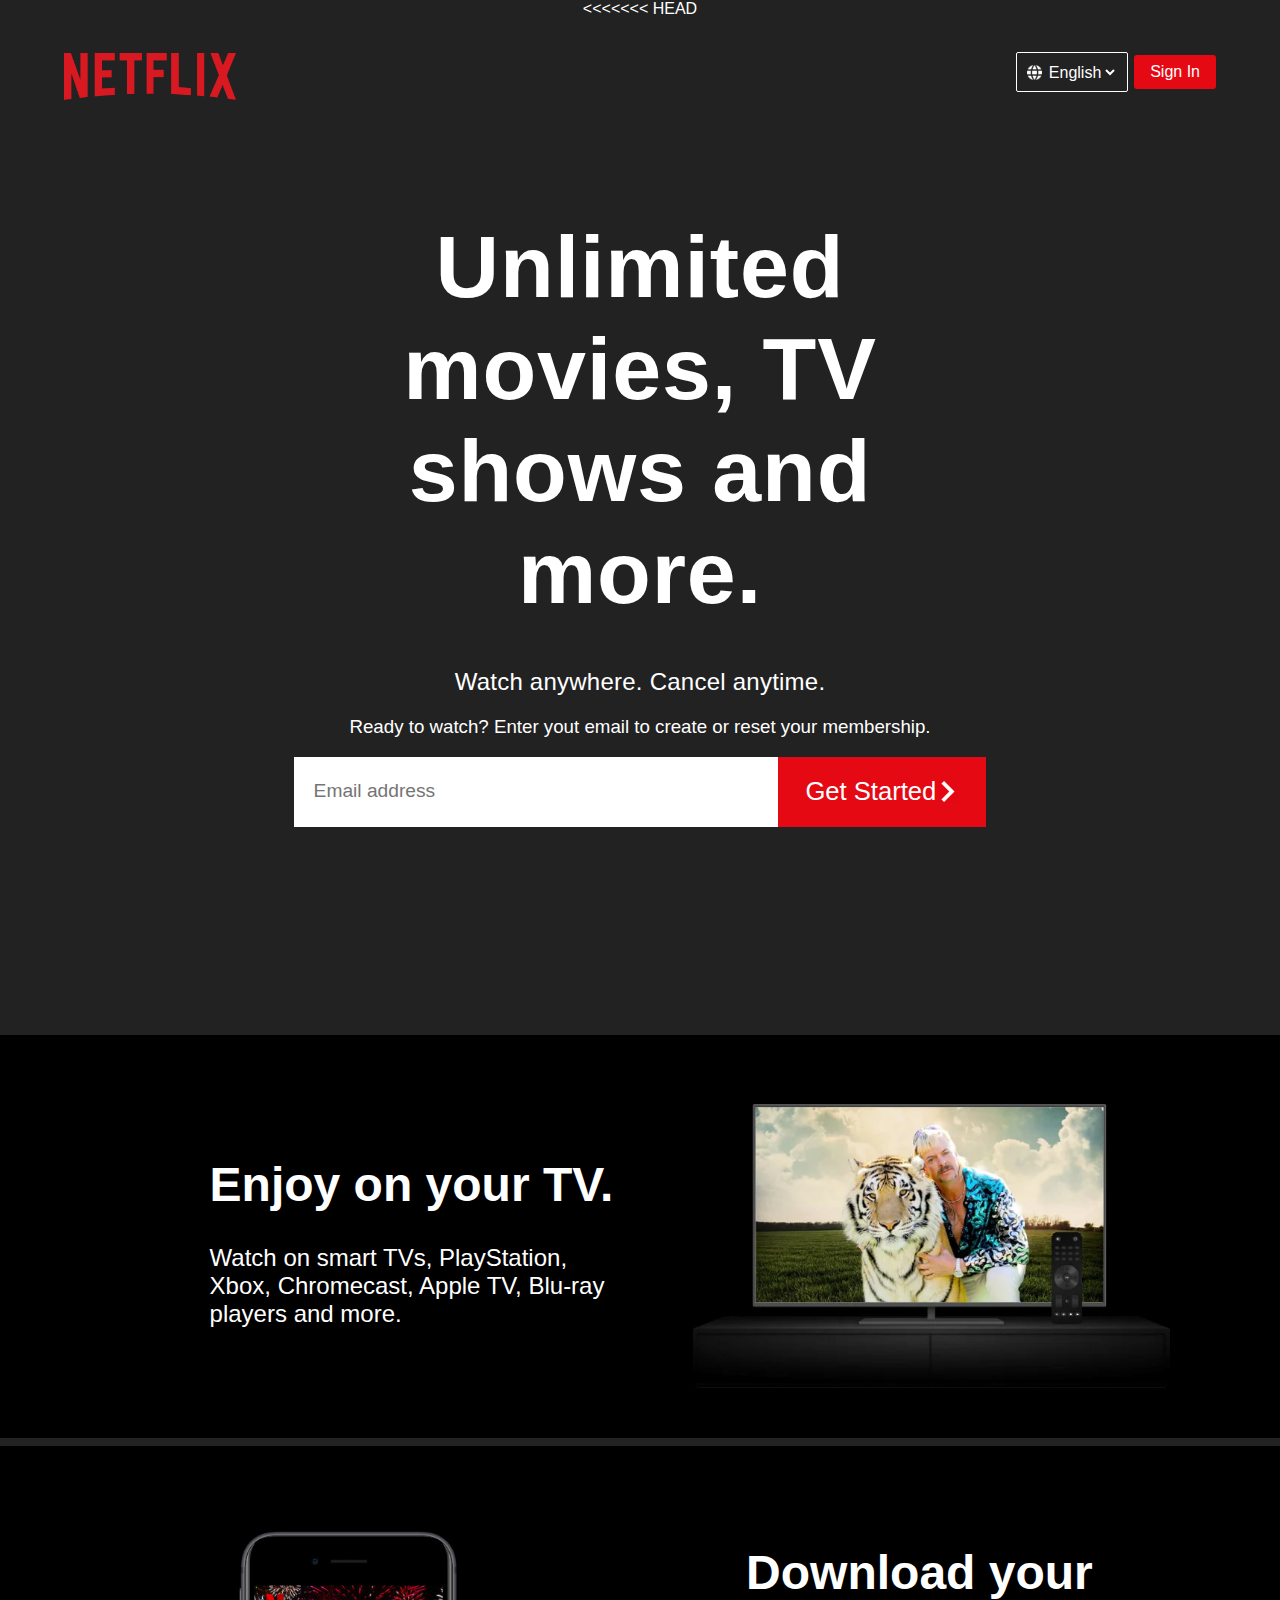
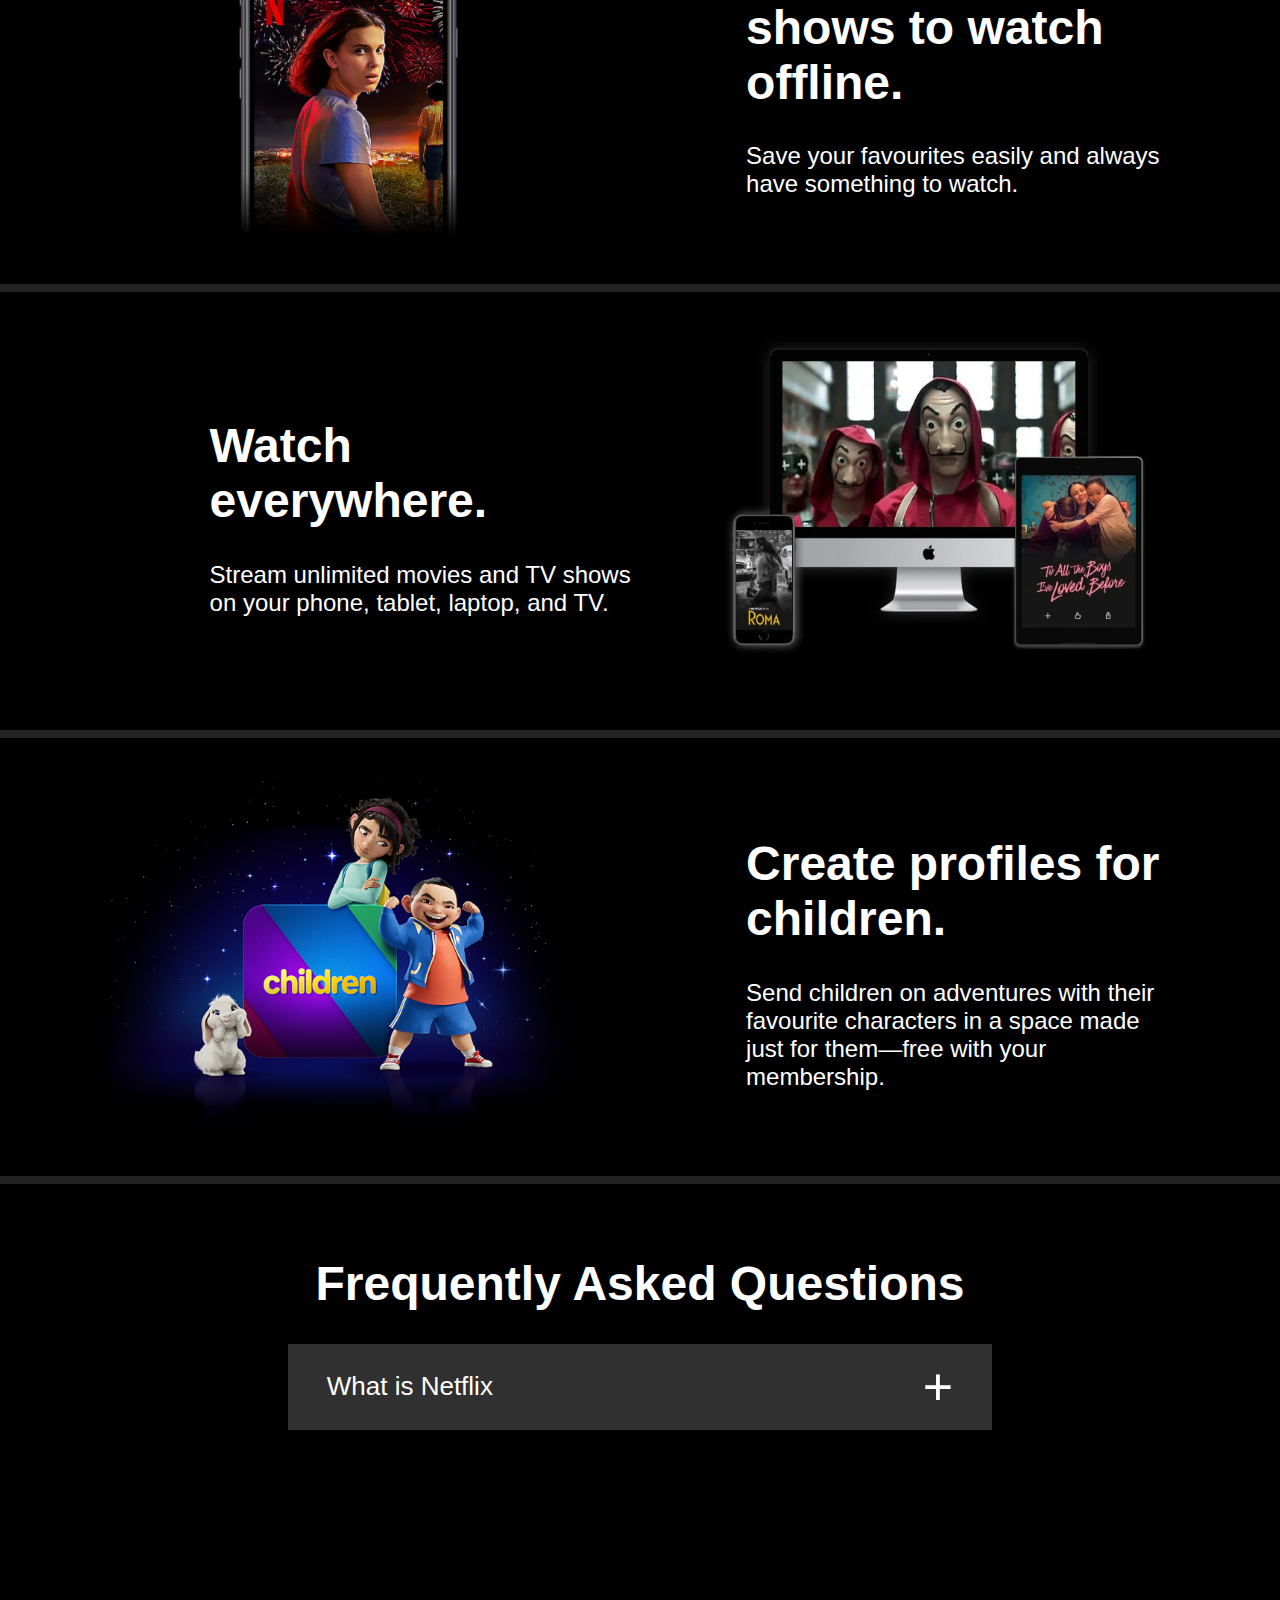
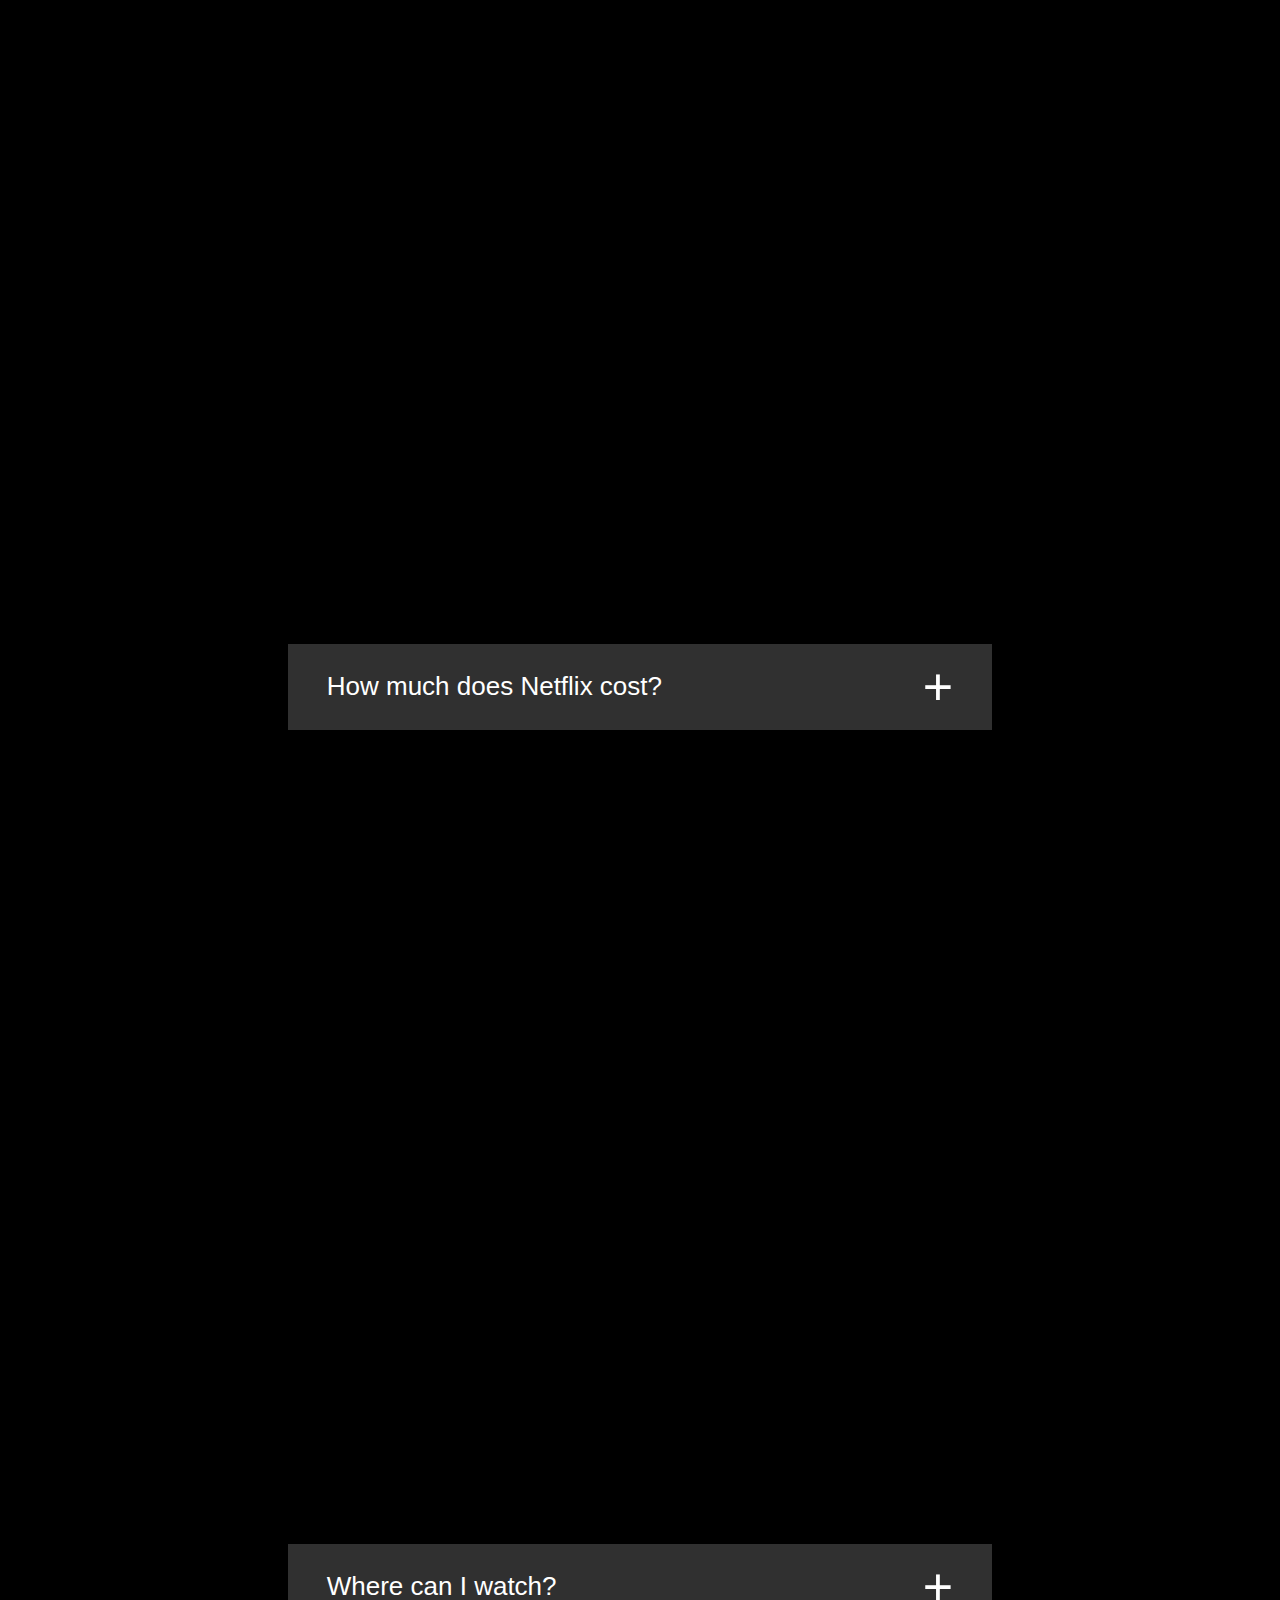
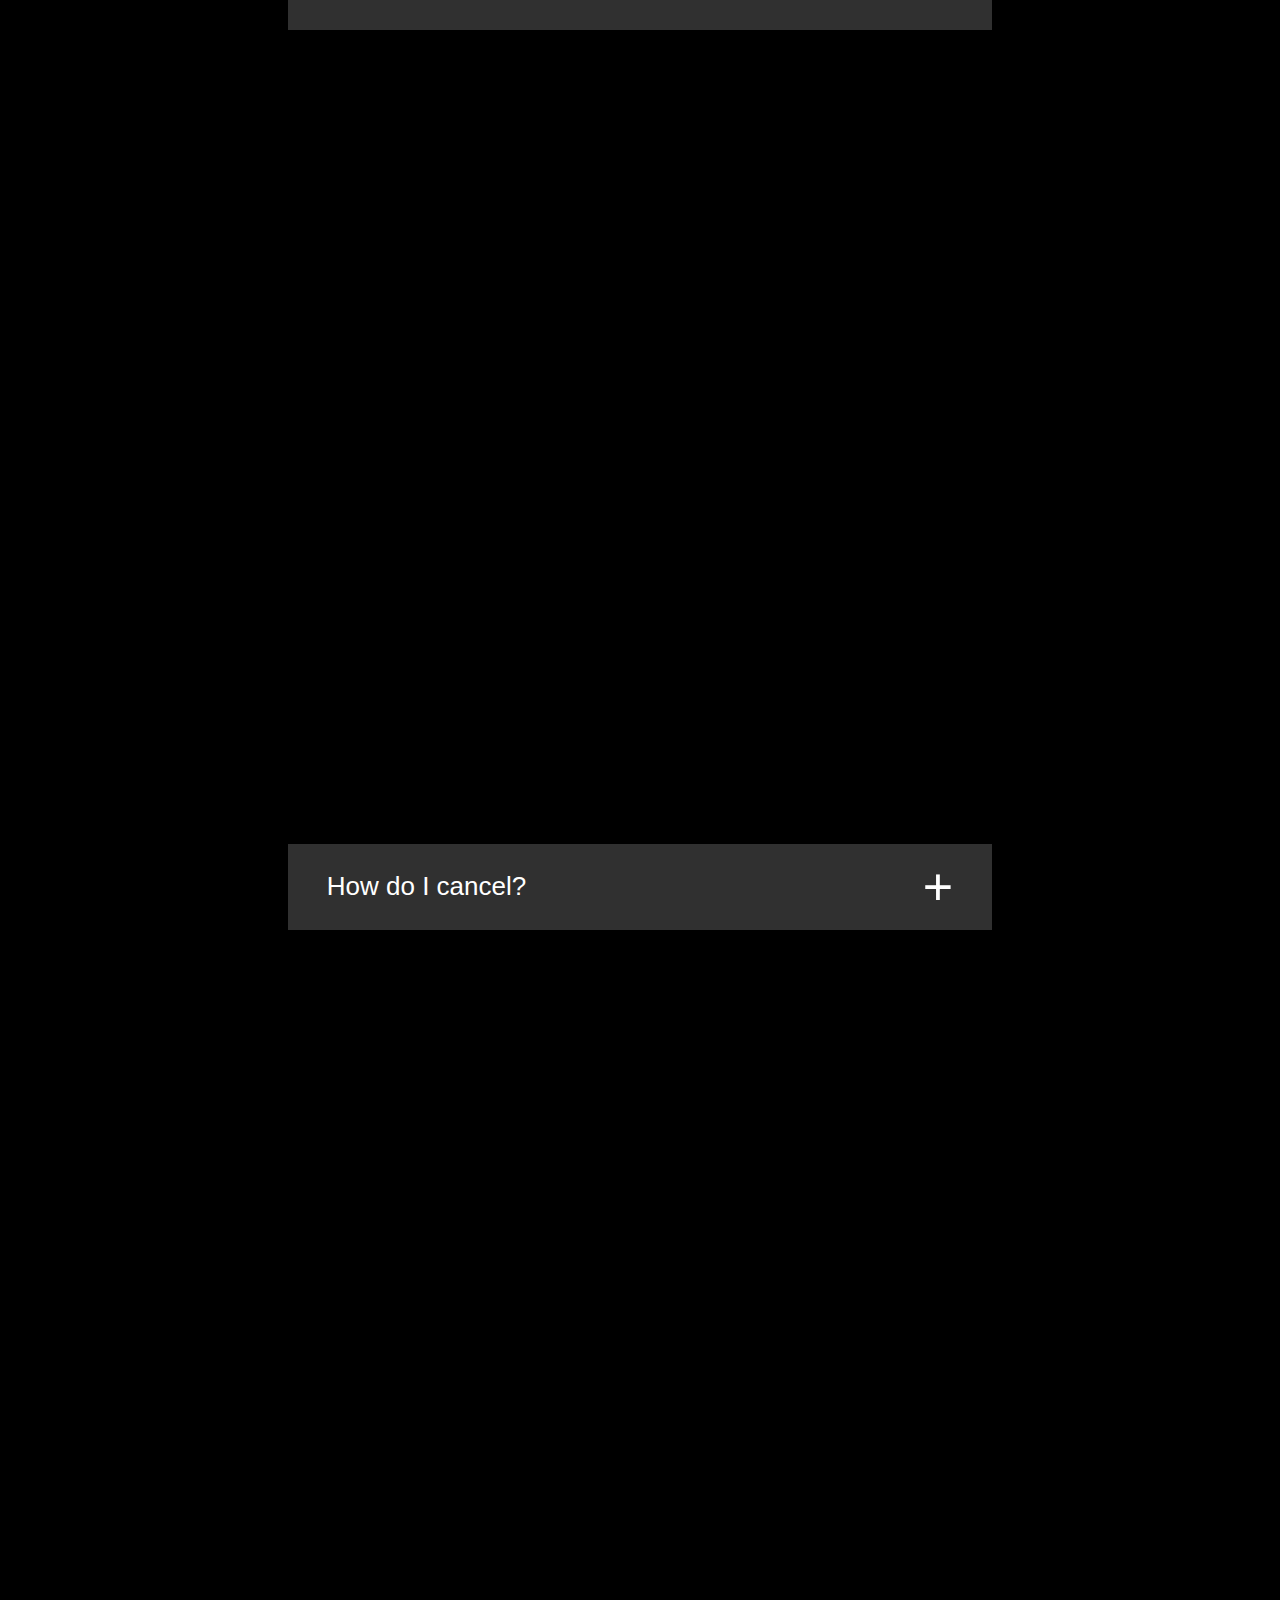
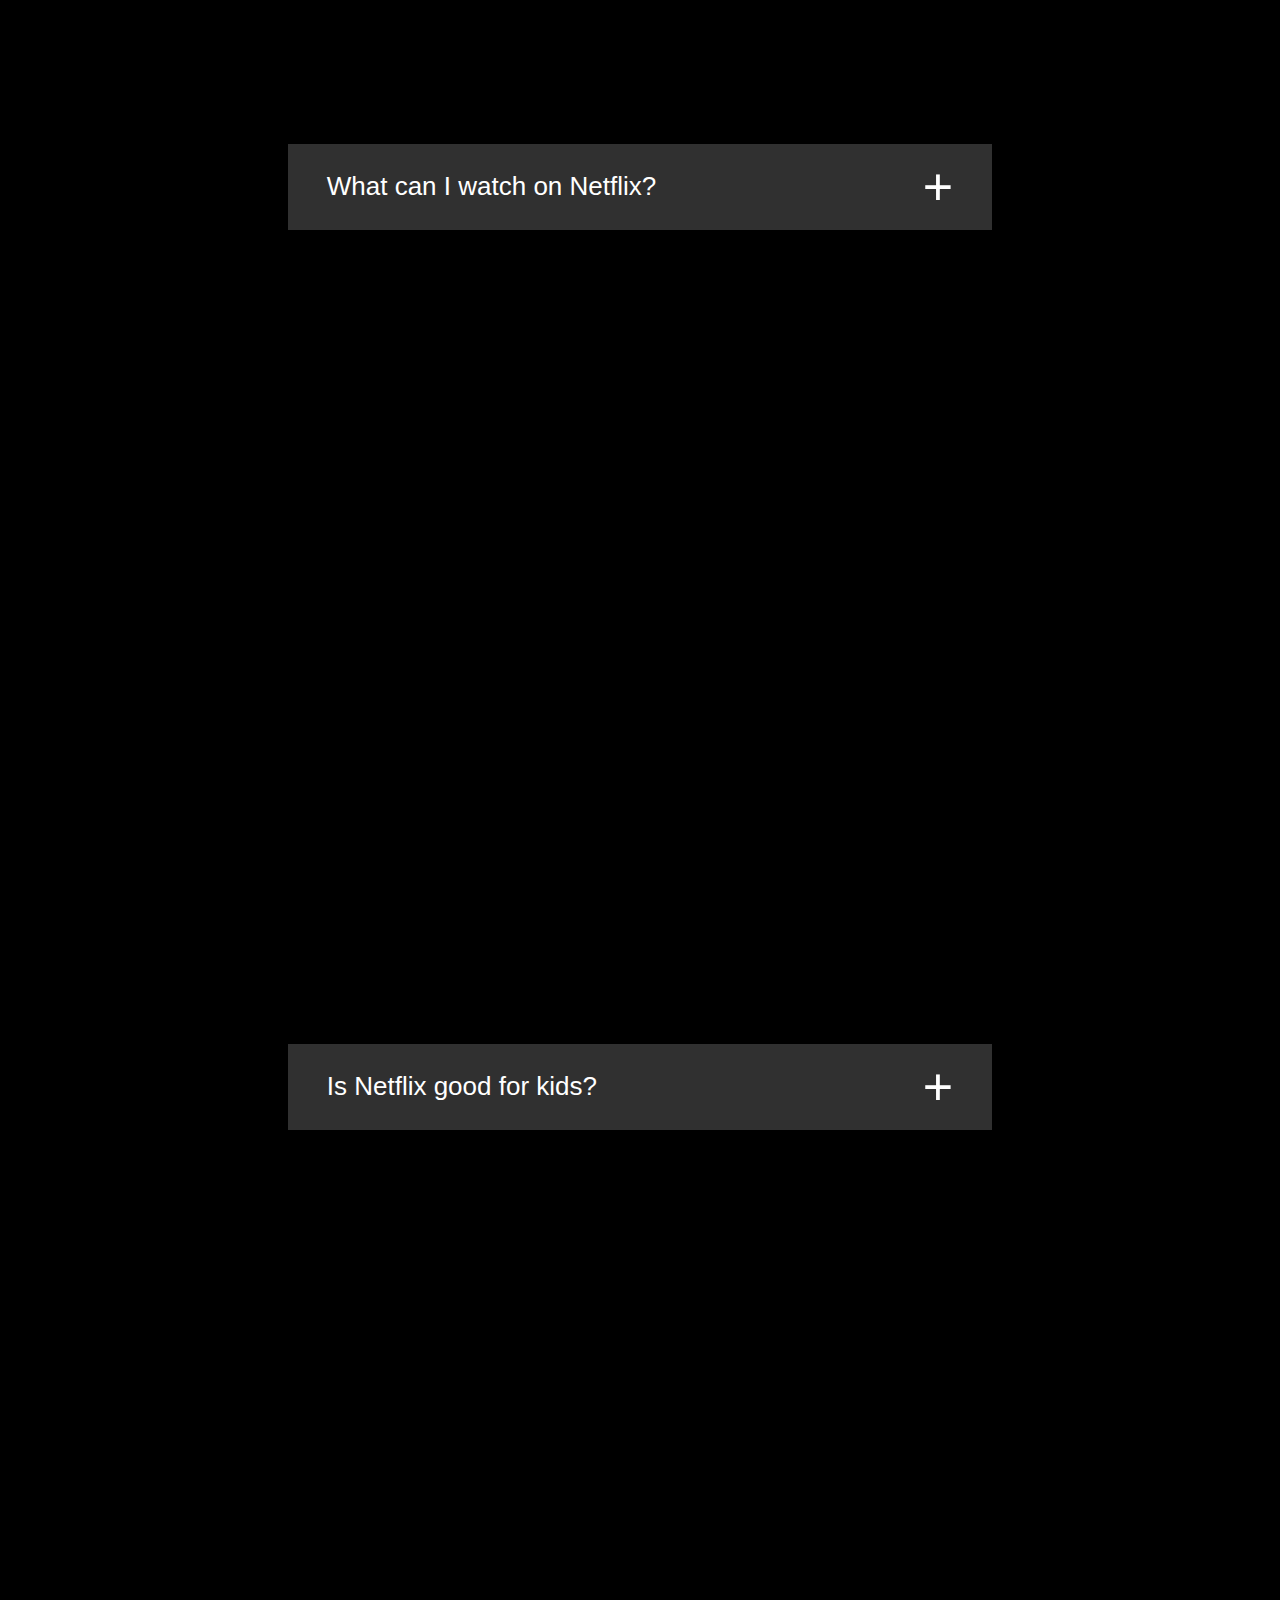
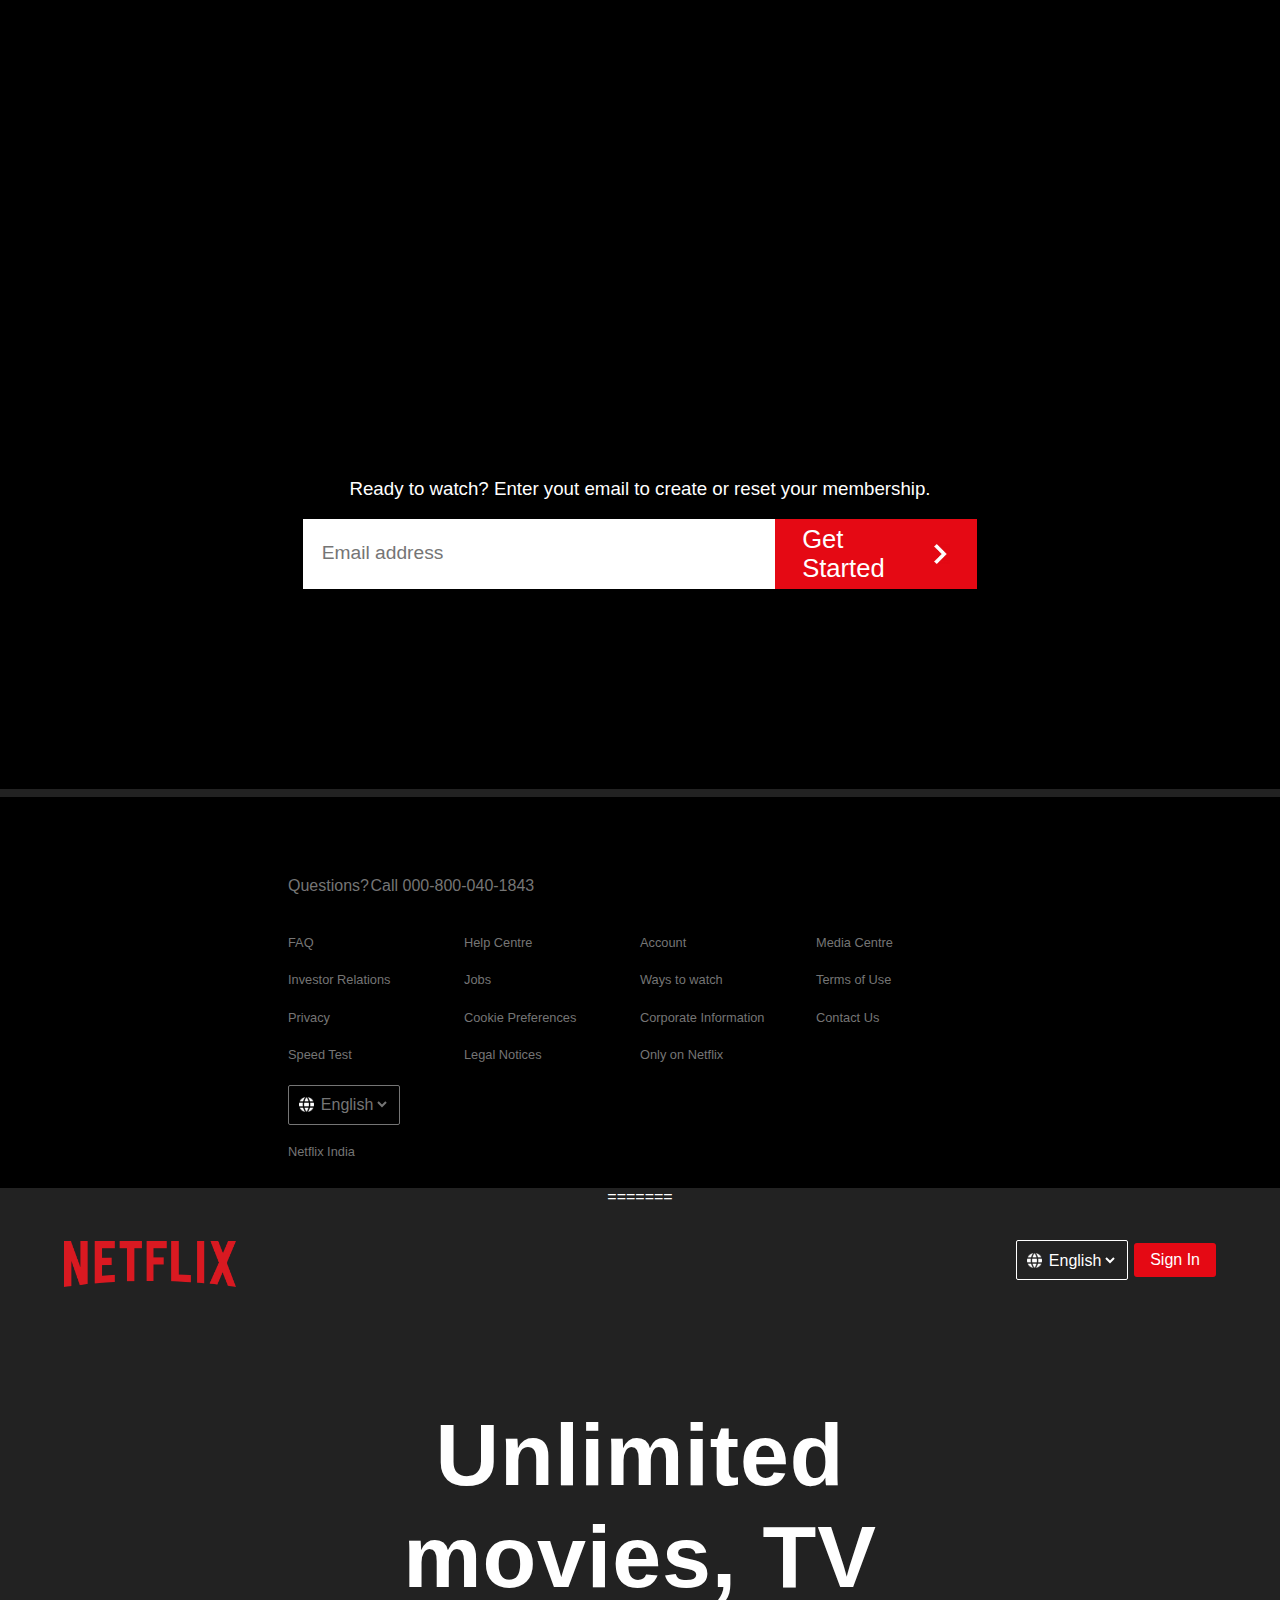
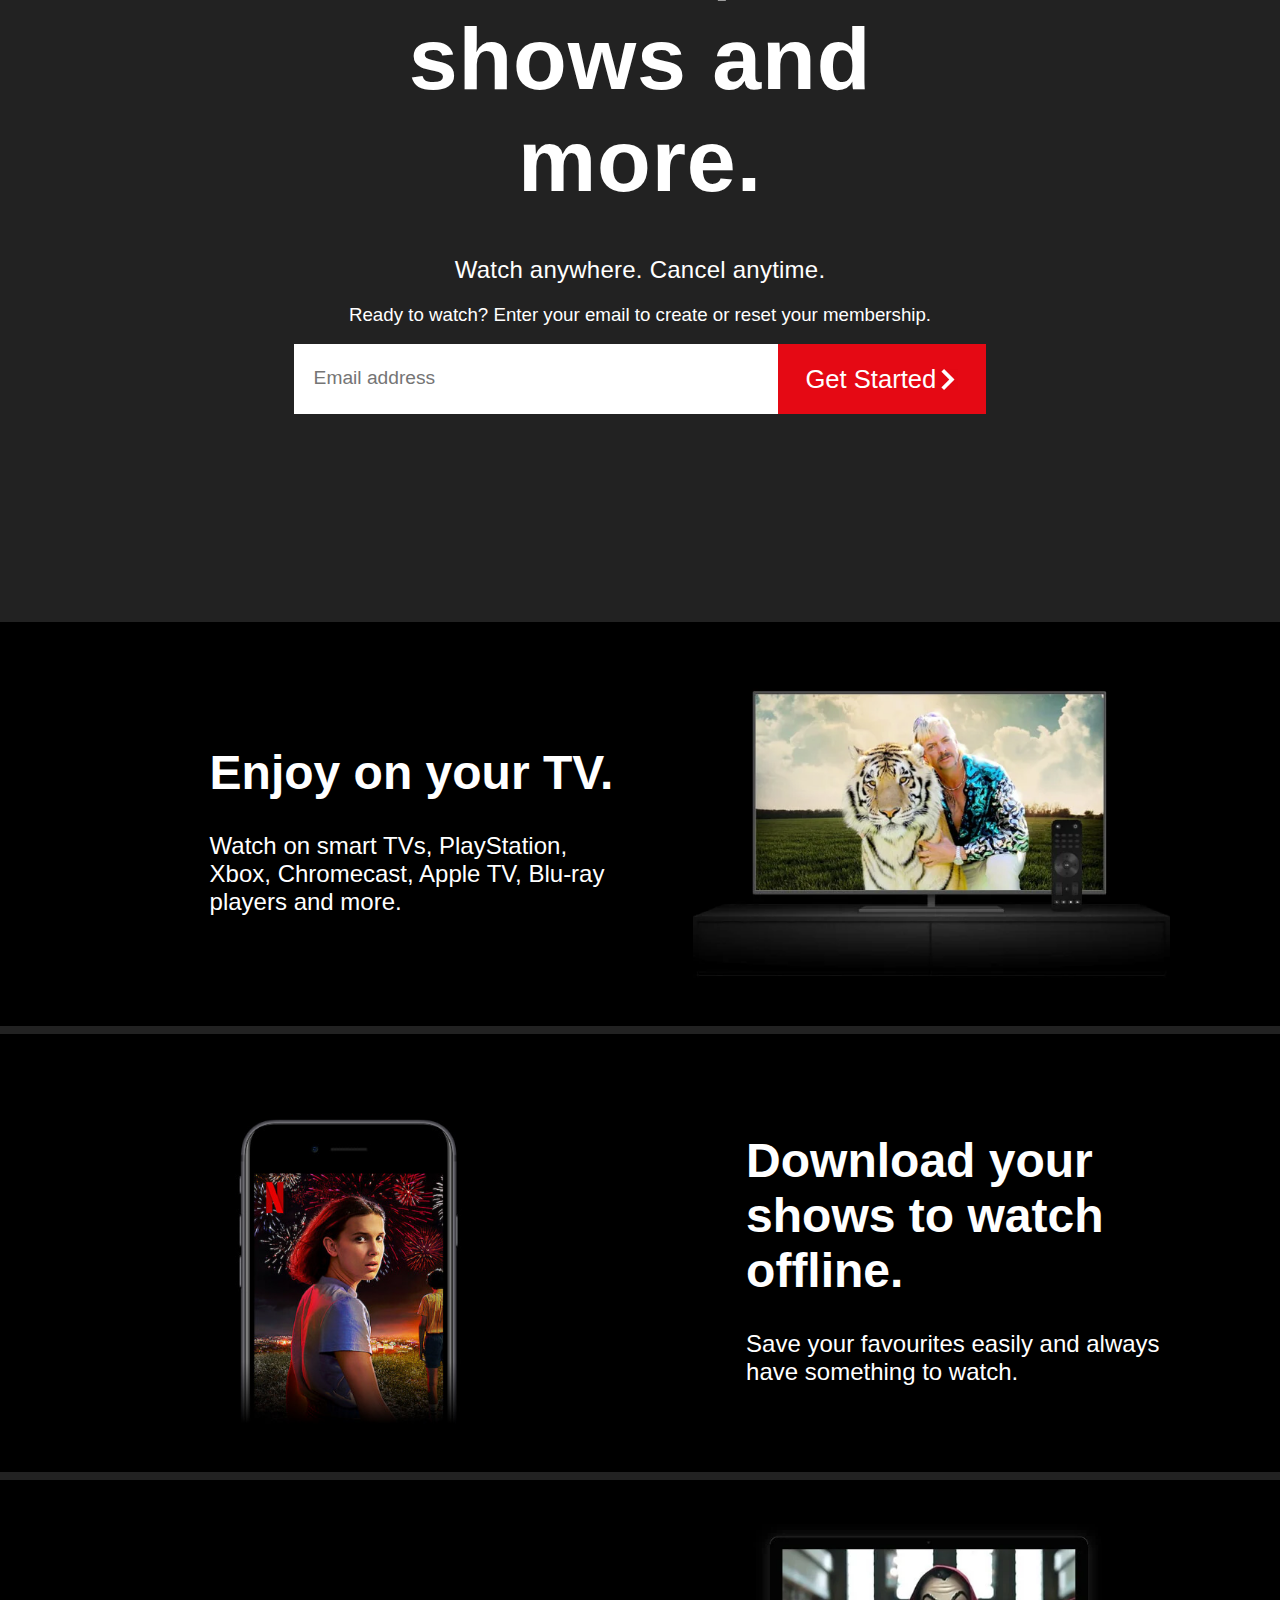
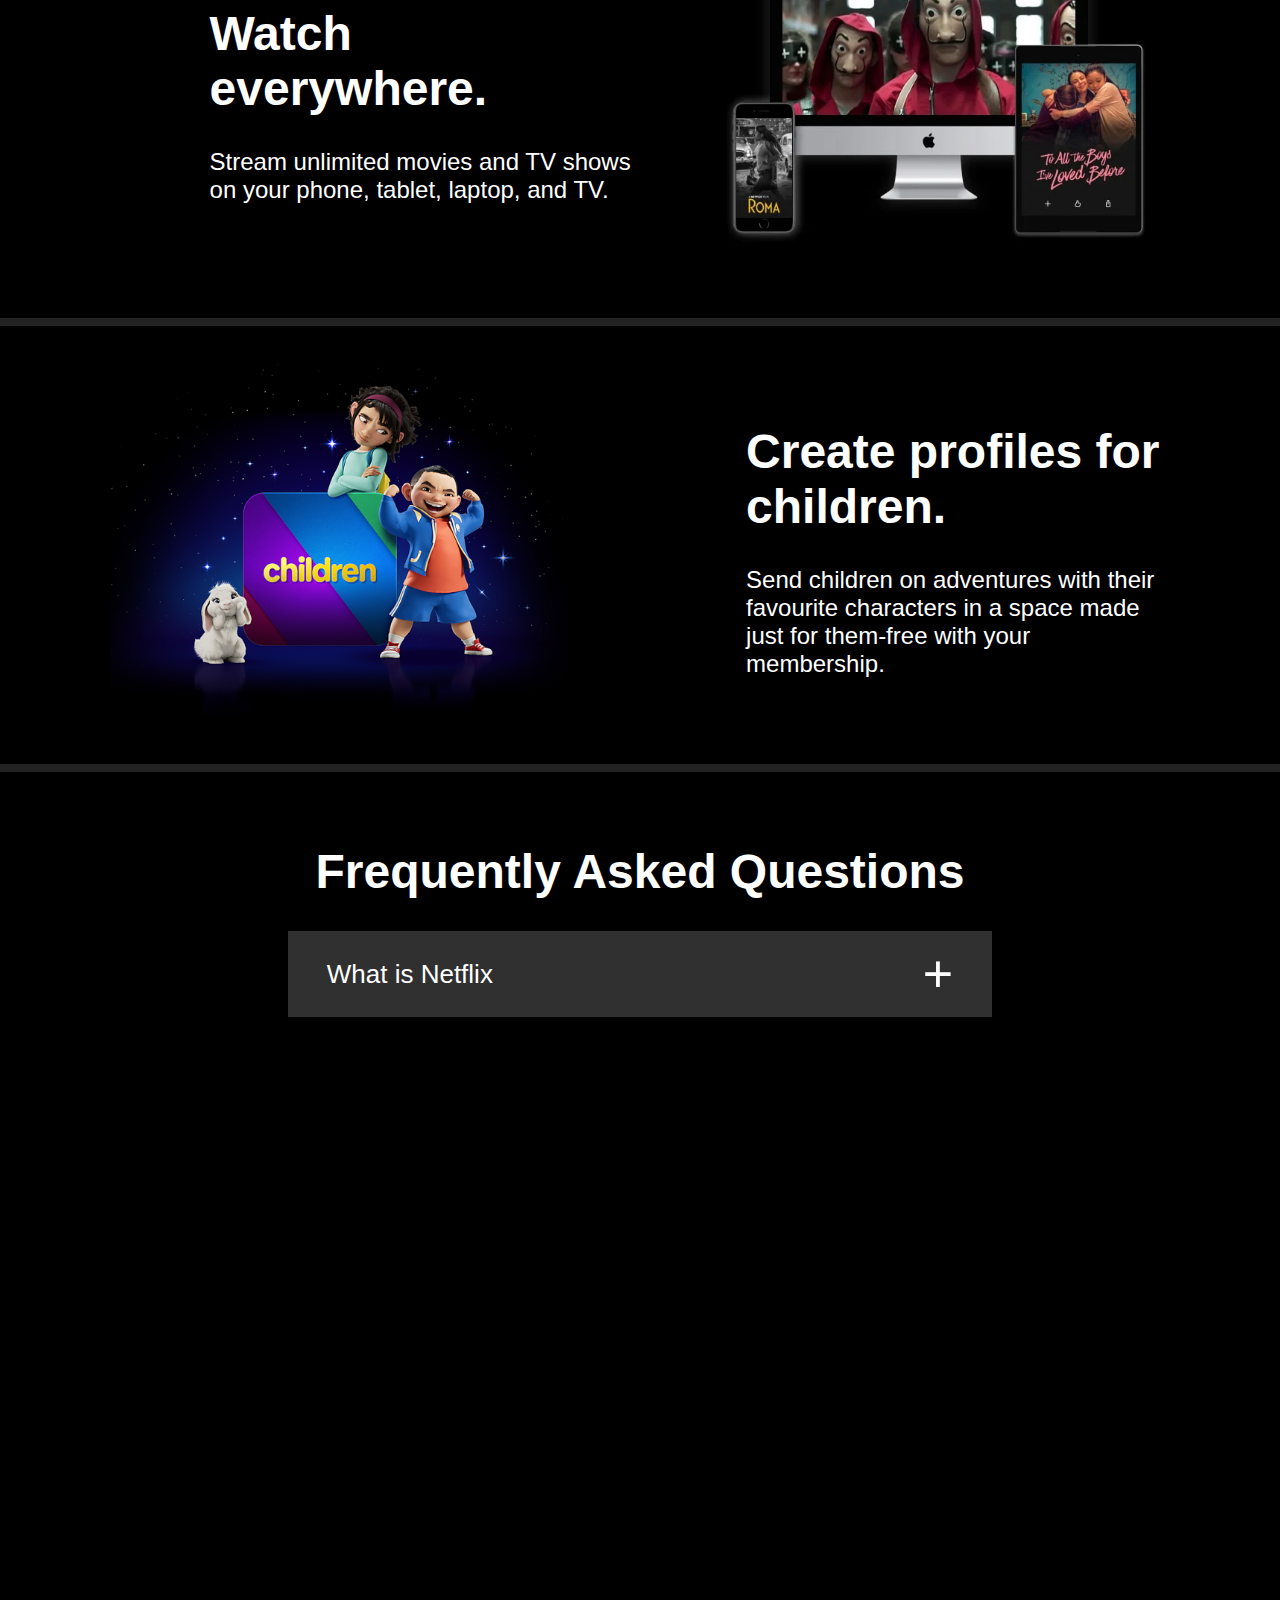
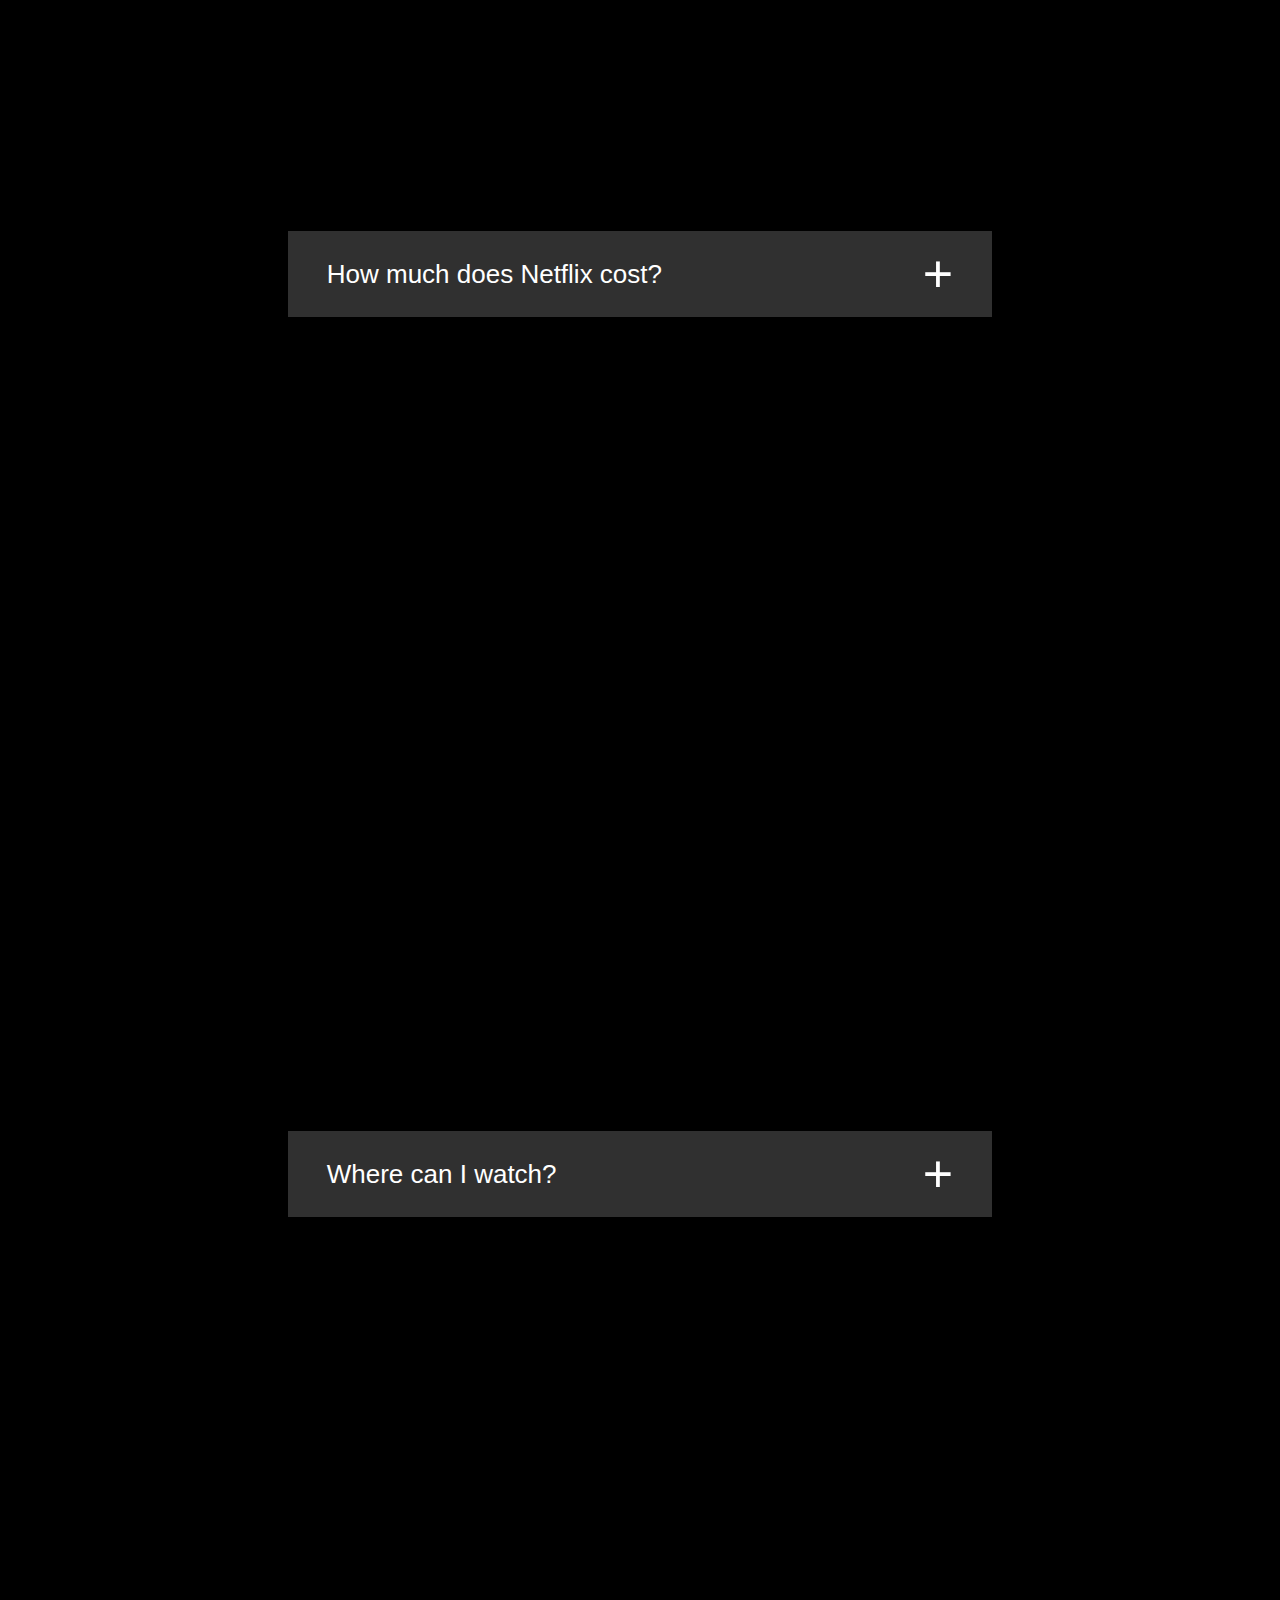
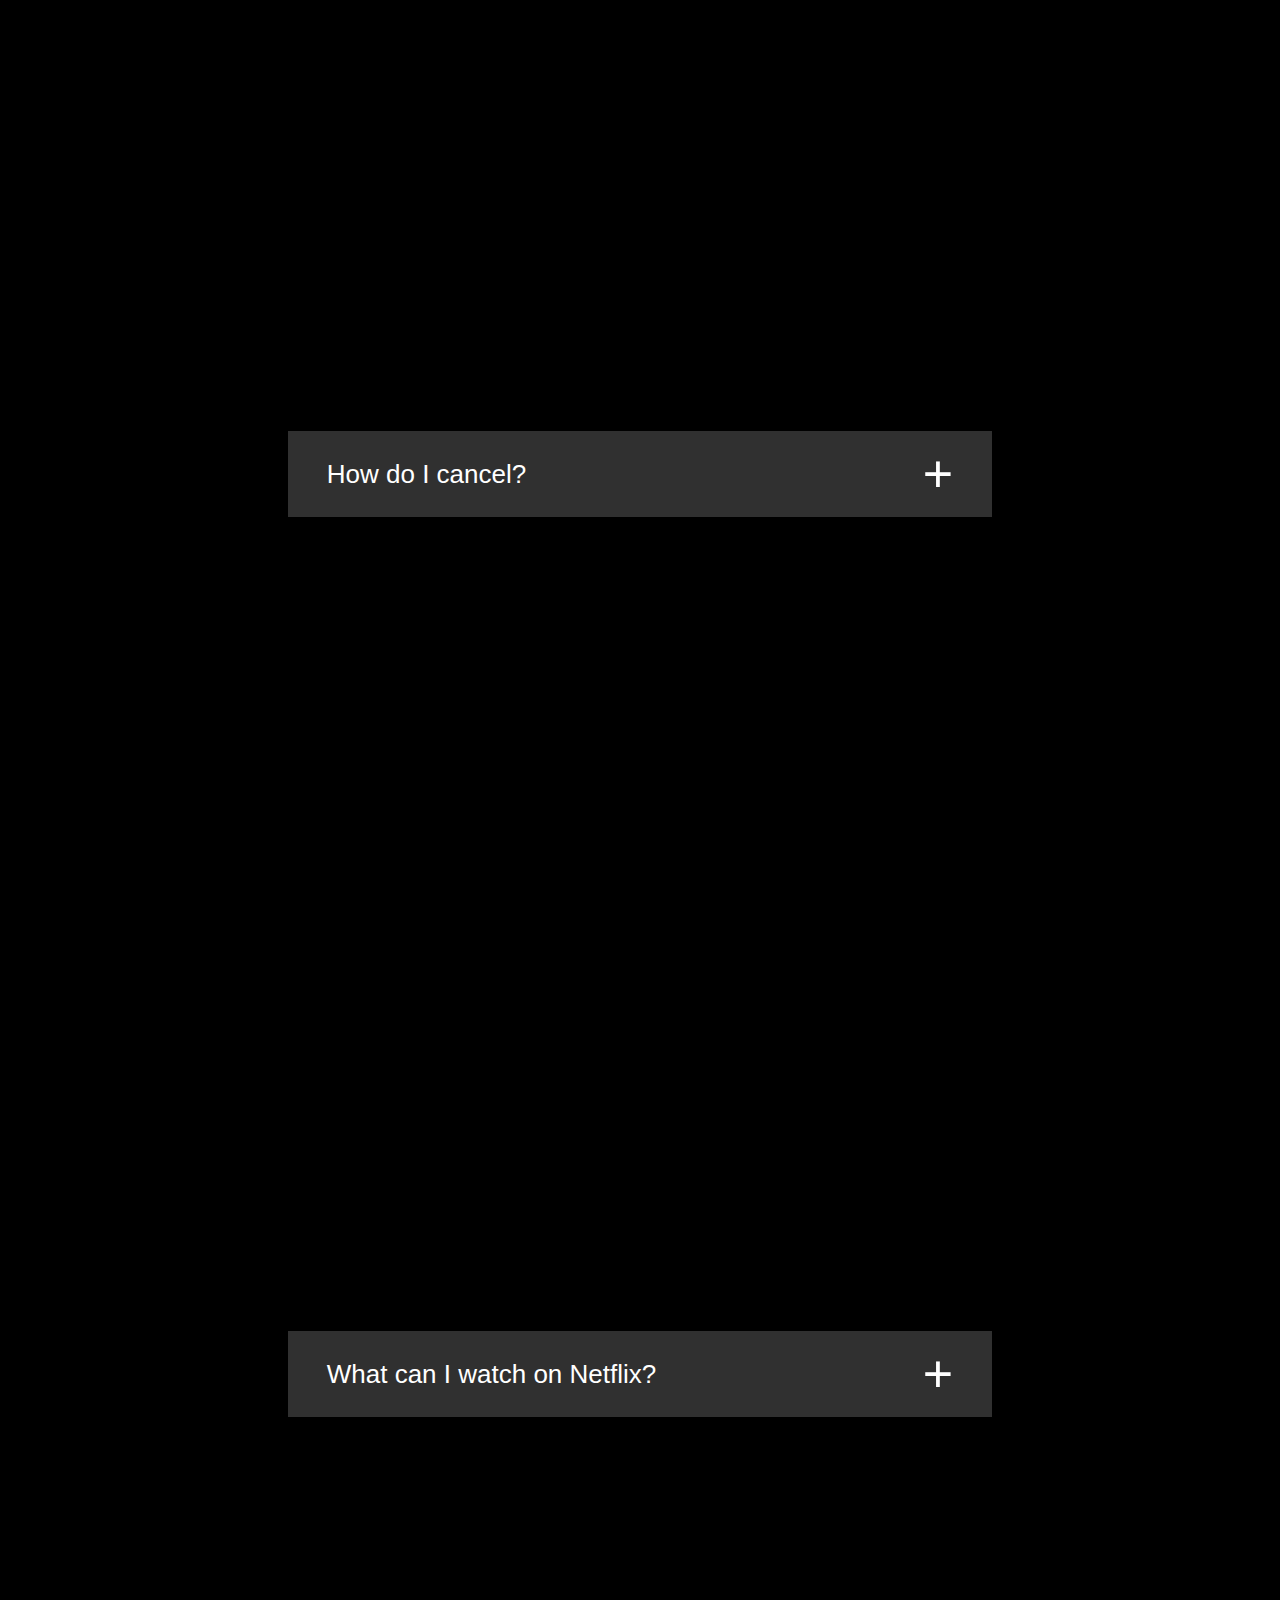
==== commit 2edebe1a: "Merge branch 'main' of github.com:DineshKudva/netflix-frontend-clone" ====
--- a/index.html
+++ b/index.html
@@ -1,314 +1,631 @@
-<!DOCTYPE html>
-<html lang="en">
-  <head>
-    <meta charset="UTF-8" />
-    <meta http-equiv="X-UA-Compatible" content="IE=edge" />
-    <meta name="viewport" content="width=device-width, initial-scale=1.0" />
-    <title>Netflix India – Watch TV Shows Online, Watch Movies Online</title>
-    <link rel="stylesheet" href="ind_style.css" />
-    <link rel="shortcut icon" href="img/favicon.png" type="image/x-icon">
-  </head>
-  <body>
-    <div class="main_upper">
-      <!-- nav -->
-      <header class="top_nav container-flex">
-        <div class="logo">
-          <a href="index.html"
-            >
-            <img src="img/logo.png" alt="" class="logo_img"
-          /></a>
-        </div>
-        <div class="options container-flex">
-          <div class="lang_sel">
-            <div class="lang lang-flex">
-              <img src="img/glob_log.png" alt="">
-              <select name="language" id="lang" class="sel_lan">
-                <option value="eng">English</option>
-                <option value="hin">Hindi</option>
-              </select>
-            </div>
-          </div>
-          <a href="signin.html" class="signin">Sign In</a>
-        </div>
-      </header>
-
-      <!-- upper body -->
-      <section class="upper">
-        <div class="main_body">
-          <div class="main_head_text">
-            <h1>Unlimited movies, TV shows and more.</h1>
-          </div>
-          <div class="sub_head_text">
-            <h2>Watch anywhere. Cancel anytime.</h2>
-          </div>
-          <div class="email_head">
-            <h3>
-              Ready to watch? Enter your email to create or reset your
-              membership.
-            </h3>
-          </div>
-          <div class="grab_info container-flex">
-            <div class="email_space">
-            <input type="text" placeholder="Email address" required />
-            </div>
-            
-            <div class="send_info">
-               <a href="signup.html">
-                 <button>Get Started
-                  <img src="img/arrow_head.png" alt="">
-                 </button>
-               </a>
-            </div>
-            
-          </div>
-        </div>
-      </section>
-    </div>
-
-    <!-- sub body 1 -->
-    <div class="subsec">
-      <section class="info_sec container-flex">
-        <div class="features">
-          <h1>Enjoy on your TV.</h1>
-          <h2>
-            Watch on smart TVs, PlayStation, Xbox, Chromecast, Apple TV, Blu-ray
-            players and more.
-          </h2>
-        </div>
-        <div class="img_inf">
-          <img src="img/index_images/img1.webp" alt="img1" >
-        </div>  
-        </div>
-      </section>
-    </div>
-
-    <!-- sub body 2 -->
-    <div class="subsec">
-      <section class="info_sec container-flex">
-        <div class="img_inf">
-          
-          <img src="img/index_images/img4.jpg" alt="img2" >
-        </div>
-        <div class="features">
-          <h1>Download your shows to watch offline.</h1>
-          <h2>
-            Save your favourites easily and always have something to watch.
-          </h2>
-        </div>
-      </section>
-    </div>
-
-    <!-- sub body 3 -->
-    <div class="subsec">
-      <section class="info_sec container-flex">
-        <div class="features">
-          <h1>Watch everywhere.</h1>
-          <h2>
-            Stream unlimited movies and TV shows on your phone, tablet, laptop,
-            and TV.
-          </h2>
-        </div>
-        <div class="img_inf">
-          
-          <img src="img/index_images/img3.webp" alt="img3" >
-        </div>
-      </section>
-    </div>
-
-    <!-- sub body 4 -->
-    <div class="subsec">
-      <section class="info_sec container-flex">
-        <div class="img_inf">
-          
-          <img src="img/index_images/img5.png" alt="img4" >
-        </div>
-        <div class="features">
-          <h1>Create profiles for children.</h1>
-          <h2>
-            Send children on adventures with their favourite characters in a
-            space made just for them-free with your membership.
-          </h2>
-        </div>
-      </section>
-    </div>
-
-    <!-- faq section -->
-    <div class="ask">
-      <section class="faq">
-        <h1>Frequently Asked Questions</h1>
-        
-        <div class="questions_list">
-          <ul class="disp_info">
-            <li>
-              <button type="button" class="container-flex faq_list_item" id="ans">
-                    <div class="question qtext" id="qs">What is Netflix</div>
-                    <div class="plus qtext" style="font-size: 2em" id="qs">+</div>
-              </button>
-            
-              <div class="noanswer" id="ans">
-                Netflix is a streaming service that offers a wide variety of
-                award-winning TV shows, movies, anime, documentaries and more – on
-                thousands of internet-connected devices.<br /><br />You can watch
-                as much as you want, whenever you want, without a single ad – all
-                for one low monthly price. There's always something new to
-                discover, and new TV shows and movies are added every week!
-              </div>
-            </li>
-
-            <li>
-              <button type="button" class="container-flex faq_list_item" id="ques">
-                <div class="question qtext" id="qs">How much does Netflix cost?</div>
-                <div class="plus qtext" style="font-size: 2em" id="qs">+</div>
-              </button>
-              
-              <div class="noanswer" id="ans">
-                  Watch Netflix on your smartphone, tablet, Smart TV, laptop, or
-                  streaming device, all for one fixed monthly fee. Plans range from
-                  ₹ 199 to ₹ 799 a month. No extra costs, no contracts.
-              </div>
-            </li>
-            
-            <li>
-              <button type="button" class="container-flex faq_list_item" id="ques">
-                <div class="question qtext" id="qs">Where can I watch?</div>
-                <div class="plus qtext" id="qs" style="font-size: 2em">+</div>
-              </button>
-            
-            
-              <div class="noanswer" id="ans">
-                  Watch anywhere, anytime, on an unlimited number of devices. Sign
-                  in with your Netflix account to watch instantly on the web at
-                  netflix.com from your personal computer or on any
-                  internet-connected device that offers the Netflix app, including
-                  smart TVs, smartphones, tablets, streaming media players and game
-                  consoles.<br /><br />You can also download your favourite shows
-                  with the iOS, Android, or Windows 10 app. Use downloads to watch
-                  while you're on the go and without an internet connection. Take
-                  Netflix with you anywhere.
-              </div>
-            </li>
-            
-            <li>
-              <button type="button" class="container-flex faq_list_item" id="ques">
-                <div class="question qtext" id="qs">How do I cancel?</div>
-                <div class="plus qtext" id="qs" style="font-size: 2em">+</div>
-              </button>
-            
-              <div class="noanswer" id="ans">
-                    Netflix is flexible. There are no annoying contracts and no
-                    commitments. You can easily cancel your account online in two
-                    clicks.There are no cancellation fees – start or stop your account
-                    anytime.
-              </div>
-            </li>
-              
-            <li>
-              <button type="button" class="container-flex faq_list_item" id="ques">
-                <div class="question qtext" id="qs">What can I watch on Netflix?</div>
-                <div class="plus qtext" id="qs" style="font-size: 2em">+</div>
-              </button>
-            
-          
-              <div class="noanswer" id="ans">
-                  Netflix has an extensive library of feature films, documentaries,
-                  TV shows, anime, award-winning Netflix originals, and more. Watch
-                  as much as you want, anytime you want.
-              </div>
-            </li>
-          
-            <li>
-              <button type="button" class="container-flex faq_list_item" id="ques">
-                <div class="question qtext" id="qs">Is Netflix good for kids?</div>
-                <div class="plus qtext" id="qs" style="font-size: 2em">+</div>
-              </button>
-            
-             
-              <div class="noanswer">
-                    The Netflix Kids experience is included in your membership to give
-                    parents control while kids enjoy family-friendly TV shows and
-                    films in their own space.<br /><br />Kids profiles come with
-                    PIN-protected parental controls that let you restrict the maturity
-                    rating of content kids can watch and block specific titles you
-                    don’t want kids to see.
-              </div>
-            </li>  
-              
-            
-          </ul>
-        </div>
-      </section>
-      <section class="upper">
-        <div class="main_body main_body2">
-          
-          <div class="email_head">
-            <h3>
-              Ready to watch? Enter yout email to create or reset your
-              membership.
-            </h3>
-          </div>
-          <div class="grab_info2 container-flex">
-            <div class="email_space">
-            <input type="text" placeholder="Email address" required />
-            </div>
-            <div class="send_info2">
-             <a href="browse.html">
-               <button class="sec_button">Get Started
-                <img src="img/arrow_head.png" alt="arrow-head">
-               </button>
-             </a>
-            </div>
-          </div>
-        </div>
-      </section>
-    </div>
-
-    <div class="footer">
-      <div class="foot_bod">
-        <div class="contact2 container-flex">
-          <div>Questions?</div>
-          <div>Call <a href="">000-800-040-1843</a></div>
-        </div>
-        <div class="opt_list">
-          <ul>
-            <div class="lst_items container-flex">
-              <li><a href="">FAQ</a></li>
-              <li><a href="">Help Centre</a></li>
-              <li><a href="">Account</a></li>
-              <li><a href="">Media Centre</a></li>
-            </div>
-            <div class="lst_items container-flex">
-              <li><a href="">Investor Relations</a></li>
-              <li><a href="">Jobs</a></li>
-              <li><a href="">Ways to watch</a></li>
-              <li><a href="">Terms of Use</a></li>
-            </div>
-            <div class="lst_items container-flex">
-              <li><a href="">Privacy</a></li>
-              <li><a href="">Cookie Preferences</a></li>
-              <li><a href="">Corporate Information</a></li>
-              <li><a href="">Contact Us</a></li>
-            </div>
-            <div class="lst_items container-flex">
-              <li><a href="">Speed Test</a></li>
-              <li><a href="">Legal Notices</a></li>
-              <li><a href="">Only on Netflix</a></li>
-            </div>
-          </ul>
-        </div>
-        <div class="lang_sel2">
-          <div class="lang2 lang-flex">
-            <img src="img/glob_log.png" alt="">
-            <select name="language" id="lang" class="sel_lan">
-              <option value="eng">English</option>
-              <option value="hin">Hindi</option>
-            </select>
-          </div>
-        </div>
-        <p>Netflix India</p>
-      </div>
-    </div>
-    <script src="dom.js">
-    </script>
-  </body>
-</html>
-
+<<<<<<< HEAD
+<!DOCTYPE html>
+<html lang="en">
+  <head>
+    <meta charset="UTF-8" />
+    <meta http-equiv="X-UA-Compatible" content="IE=edge" />
+    <meta name="viewport" content="width=device-width, initial-scale=1.0" />
+    <title>Netflix India – Watch TV Shows Online, Watch Movies Online</title>
+    <link rel="stylesheet" href="ind_style.css" />
+    <link rel="shortcut icon" href="img/favicon.png" type="image/x-icon">
+  </head>
+  <body>
+    <div class="main_upper">
+      <!-- nav -->
+      <header class="top_nav container-flex">
+        <div class="logo">
+          <a href="index.html"
+            >
+            <img src="img/logo.png" alt="" class="logo_img"
+          /></a>
+        </div>
+        <div class="options container-flex">
+          <div class="lang_sel">
+            <div class="lang lang-flex">
+              <img src="img/glob_log.png" alt="">
+              <select name="language" id="lang" class="sel_lan">
+                <option value="eng">English</option>
+                <option value="hin">Hindi</option>
+              </select>
+            </div>
+          </div>
+          <a href="signin.html" class="signin">Sign In</a>
+        </div>
+      </header>
+
+      <!-- upper body -->
+      <section class="upper">
+        <div class="main_body">
+          <div class="main_head_text">
+            <h1>Unlimited movies, TV shows and more.</h1>
+          </div>
+          <div class="sub_head_text">
+            <h2>Watch anywhere. Cancel anytime.</h2>
+          </div>
+          <div class="email_head">
+            <h3>
+              Ready to watch? Enter yout email to create or reset your
+              membership.
+            </h3>
+          </div>
+          <div class="grab_info container-flex">
+            <div class="email_space">
+            <input type="text" placeholder="Email address" required />
+            </div>
+            
+            <div class="send_info">
+               <a href="signup.html">
+                 <button>Get Started
+                  <img src="img/arrow_head.png" alt="">
+                 </button>
+               </a>
+            </div>
+            
+          </div>
+        </div>
+      </section>
+    </div>
+
+    <!-- sub body 1 -->
+    <div class="subsec">
+      <section class="info_sec container-flex">
+        <div class="features">
+          <h1>Enjoy on your TV.</h1>
+          <h2>
+            Watch on smart TVs, PlayStation, Xbox, Chromecast, Apple TV, Blu-ray
+            players and more.
+          </h2>
+        </div>
+        <div class="img_inf">
+          <img src="img/index_images/img1.webp" alt="img1" >
+        </div>  
+        </div>
+      </section>
+    </div>
+
+    <!-- sub body 2 -->
+    <div class="subsec">
+      <section class="info_sec container-flex">
+        <div class="img_inf">
+          
+          <img src="img/index_images/img4.jpg" alt="img2" >
+        </div>
+        <div class="features">
+          <h1>Download your shows to watch offline.</h1>
+          <h2>
+            Save your favourites easily and always have something to watch.
+          </h2>
+        </div>
+      </section>
+    </div>
+
+    <!-- sub body 3 -->
+    <div class="subsec">
+      <section class="info_sec container-flex">
+        <div class="features">
+          <h1>Watch everywhere.</h1>
+          <h2>
+            Stream unlimited movies and TV shows on your phone, tablet, laptop,
+            and TV.
+          </h2>
+        </div>
+        <div class="img_inf">
+          
+          <img src="img/index_images/img3.webp" alt="img3" >
+        </div>
+      </section>
+    </div>
+
+    <!-- sub body 4 -->
+    <div class="subsec">
+      <section class="info_sec container-flex">
+        <div class="img_inf">
+          
+          <img src="img/index_images/img5.png" alt="img4" >
+        </div>
+        <div class="features">
+          <h1>Create profiles for children.</h1>
+          <h2>
+            Send children on adventures with their favourite characters in a
+            space made just for them—free with your membership.
+          </h2>
+        </div>
+      </section>
+    </div>
+
+    <!-- faq section -->
+    <div class="ask">
+      <section class="faq">
+        <h1>Frequently Asked Questions</h1>
+        
+        <div class="questions_list">
+          <ul class="disp_info">
+            <li>
+              <button type="button" class="container-flex faq_list_item" id="ans">
+                    <div class="question qtext" id="qs">What is Netflix</div>
+                    <div class="plus qtext" style="font-size: 2em" id="qs">+</div>
+              </button>
+            
+              <div class="noanswer" id="ans">
+                Netflix is a streaming service that offers a wide variety of
+                award-winning TV shows, movies, anime, documentaries and more – on
+                thousands of internet-connected devices.<br /><br />You can watch
+                as much as you want, whenever you want, without a single ad – all
+                for one low monthly price. There's always something new to
+                discover, and new TV shows and movies are added every week!
+              </div>
+            </li>
+
+            <li>
+              <button type="button" class="container-flex faq_list_item" id="ques">
+                <div class="question qtext" id="qs">How much does Netflix cost?</div>
+                <div class="plus qtext" style="font-size: 2em" id="qs">+</div>
+              </button>
+              
+              <div class="noanswer" id="ans">
+                  Watch Netflix on your smartphone, tablet, Smart TV, laptop, or
+                  streaming device, all for one fixed monthly fee. Plans range from
+                  ₹ 199 to ₹ 799 a month. No extra costs, no contracts.
+              </div>
+            </li>
+            
+            <li>
+              <button type="button" class="container-flex faq_list_item" id="ques">
+                <div class="question qtext" id="qs">Where can I watch?</div>
+                <div class="plus qtext" id="qs" style="font-size: 2em">+</div>
+              </button>
+            
+            
+              <div class="noanswer" id="ans">
+                  Watch anywhere, anytime, on an unlimited number of devices. Sign
+                  in with your Netflix account to watch instantly on the web at
+                  netflix.com from your personal computer or on any
+                  internet-connected device that offers the Netflix app, including
+                  smart TVs, smartphones, tablets, streaming media players and game
+                  consoles.<br /><br />You can also download your favourite shows
+                  with the iOS, Android, or Windows 10 app. Use downloads to watch
+                  while you're on the go and without an internet connection. Take
+                  Netflix with you anywhere.
+              </div>
+            </li>
+            
+            <li>
+              <button type="button" class="container-flex faq_list_item" id="ques">
+                <div class="question qtext" id="qs">How do I cancel?</div>
+                <div class="plus qtext" id="qs" style="font-size: 2em">+</div>
+              </button>
+            
+              <div class="noanswer" id="ans">
+                    Netflix is flexible. There are no annoying contracts and no
+                    commitments. You can easily cancel your account online in two
+                    clicks.There are no cancellation fees – start or stop your account
+                    anytime.
+              </div>
+            </li>
+              
+            <li>
+              <button type="button" class="container-flex faq_list_item" id="ques">
+                <div class="question qtext" id="qs">What can I watch on Netflix?</div>
+                <div class="plus qtext" id="qs" style="font-size: 2em">+</div>
+              </button>
+            
+          
+              <div class="noanswer" id="ans">
+                  Netflix has an extensive library of feature films, documentaries,
+                  TV shows, anime, award-winning Netflix originals, and more. Watch
+                  as much as you want, anytime you want.
+              </div>
+            </li>
+          
+            <li>
+              <button type="button" class="container-flex faq_list_item" id="ques">
+                <div class="question qtext" id="qs">Is Netflix good for kids?</div>
+                <div class="plus qtext" id="qs" style="font-size: 2em">+</div>
+              </button>
+            
+             
+              <div class="noanswer">
+                    The Netflix Kids experience is included in your membership to give
+                    parents control while kids enjoy family-friendly TV shows and
+                    films in their own space.<br /><br />Kids profiles come with
+                    PIN-protected parental controls that let you restrict the maturity
+                    rating of content kids can watch and block specific titles you
+                    don’t want kids to see.
+              </div>
+            </li>  
+              
+            
+          </ul>
+        </div>
+      </section>
+      <section class="upper">
+        <div class="main_body main_body2">
+          
+          <div class="email_head">
+            <h3>
+              Ready to watch? Enter yout email to create or reset your
+              membership.
+            </h3>
+          </div>
+          <div class="grab_info2 container-flex">
+            <div class="email_space">
+            <input type="text" placeholder="Email address" required />
+            </div>
+            <div class="send_info2">
+             <a href="browse.html">
+               <button class="sec_button">Get Started
+                <img src="img/arrow_head.png" alt="arrow-head">
+               </button>
+             </a>
+            </div>
+          </div>
+        </div>
+      </section>
+    </div>
+
+    <div class="footer">
+      <div class="foot_bod">
+        <div class="contact2 container-flex">
+          <div>Questions?</div>
+          <div>Call <a href="">000-800-040-1843</a></div>
+        </div>
+        <div class="opt_list">
+          <ul>
+            <div class="lst_items container-flex">
+              <li><a href="">FAQ</a></li>
+              <li><a href="">Help Centre</a></li>
+              <li><a href="">Account</a></li>
+              <li><a href="">Media Centre</a></li>
+            </div>
+            <div class="lst_items container-flex">
+              <li><a href="">Investor Relations</a></li>
+              <li><a href="">Jobs</a></li>
+              <li><a href="">Ways to watch</a></li>
+              <li><a href="">Terms of Use</a></li>
+            </div>
+            <div class="lst_items container-flex">
+              <li><a href="">Privacy</a></li>
+              <li><a href="">Cookie Preferences</a></li>
+              <li><a href="">Corporate Information</a></li>
+              <li><a href="">Contact Us</a></li>
+            </div>
+            <div class="lst_items container-flex">
+              <li><a href="">Speed Test</a></li>
+              <li><a href="">Legal Notices</a></li>
+              <li><a href="">Only on Netflix</a></li>
+            </div>
+          </ul>
+        </div>
+        <div class="lang_sel2">
+          <div class="lang2 lang-flex">
+            <img src="img/glob_log.png" alt="">
+            <select name="language" id="lang" class="sel_lan">
+              <option value="eng">English</option>
+              <option value="hin">Hindi</option>
+            </select>
+          </div>
+        </div>
+        <p>Netflix India</p>
+      </div>
+    </div>
+    <script src="dom.js">
+    </script>
+  </body>
+</html>
+
+=======
+<!DOCTYPE html>
+<html lang="en">
+  <head>
+    <meta charset="UTF-8" />
+    <meta http-equiv="X-UA-Compatible" content="IE=edge" />
+    <meta name="viewport" content="width=device-width, initial-scale=1.0" />
+    <title>Netflix India – Watch TV Shows Online, Watch Movies Online</title>
+    <link rel="stylesheet" href="ind_style.css" />
+    <link rel="shortcut icon" href="img/favicon.png" type="image/x-icon">
+  </head>
+  <body>
+    <div class="main_upper">
+      <!-- nav -->
+      <header class="top_nav container-flex">
+        <div class="logo">
+          <a href="index.html"
+            >
+            <img src="img/logo.png" alt="" class="logo_img"
+          /></a>
+        </div>
+        <div class="options container-flex">
+          <div class="lang_sel">
+            <div class="lang lang-flex">
+              <img src="img/glob_log.png" alt="">
+              <select name="language" id="lang" class="sel_lan">
+                <option value="eng">English</option>
+                <option value="hin">Hindi</option>
+              </select>
+            </div>
+          </div>
+          <a href="signin.html" class="signin">Sign In</a>
+        </div>
+      </header>
+
+      <!-- upper body -->
+      <section class="upper">
+        <div class="main_body">
+          <div class="main_head_text">
+            <h1>Unlimited movies, TV shows and more.</h1>
+          </div>
+          <div class="sub_head_text">
+            <h2>Watch anywhere. Cancel anytime.</h2>
+          </div>
+          <div class="email_head">
+            <h3>
+              Ready to watch? Enter your email to create or reset your
+              membership.
+            </h3>
+          </div>
+          <div class="grab_info container-flex">
+            <div class="email_space">
+            <input type="text" placeholder="Email address" required />
+            </div>
+            
+            <div class="send_info">
+               <a href="signup.html">
+                 <button>Get Started
+                  <img src="img/arrow_head.png" alt="">
+                 </button>
+               </a>
+            </div>
+            
+          </div>
+        </div>
+      </section>
+    </div>
+
+    <!-- sub body 1 -->
+    <div class="subsec">
+      <section class="info_sec container-flex">
+        <div class="features">
+          <h1>Enjoy on your TV.</h1>
+          <h2>
+            Watch on smart TVs, PlayStation, Xbox, Chromecast, Apple TV, Blu-ray
+            players and more.
+          </h2>
+        </div>
+        <div class="img_inf">
+          <img src="img/index_images/img1.webp" alt="img1" >
+        </div>  
+        </div>
+      </section>
+    </div>
+
+    <!-- sub body 2 -->
+    <div class="subsec">
+      <section class="info_sec container-flex">
+        <div class="img_inf">
+          
+          <img src="img/index_images/img4.jpg" alt="img2" >
+        </div>
+        <div class="features">
+          <h1>Download your shows to watch offline.</h1>
+          <h2>
+            Save your favourites easily and always have something to watch.
+          </h2>
+        </div>
+      </section>
+    </div>
+
+    <!-- sub body 3 -->
+    <div class="subsec">
+      <section class="info_sec container-flex">
+        <div class="features">
+          <h1>Watch everywhere.</h1>
+          <h2>
+            Stream unlimited movies and TV shows on your phone, tablet, laptop,
+            and TV.
+          </h2>
+        </div>
+        <div class="img_inf">
+          
+          <img src="img/index_images/img3.webp" alt="img3" >
+        </div>
+      </section>
+    </div>
+
+    <!-- sub body 4 -->
+    <div class="subsec">
+      <section class="info_sec container-flex">
+        <div class="img_inf">
+          
+          <img src="img/index_images/img5.png" alt="img4" >
+        </div>
+        <div class="features">
+          <h1>Create profiles for children.</h1>
+          <h2>
+            Send children on adventures with their favourite characters in a
+            space made just for them-free with your membership.
+          </h2>
+        </div>
+      </section>
+    </div>
+
+    <!-- faq section -->
+    <div class="ask">
+      <section class="faq">
+        <h1>Frequently Asked Questions</h1>
+        
+        <div class="questions_list">
+          <ul class="disp_info">
+            <li>
+              <button type="button" class="container-flex faq_list_item" id="ans">
+                    <div class="question qtext" id="qs">What is Netflix</div>
+                    <div class="plus qtext" style="font-size: 2em" id="qs">+</div>
+              </button>
+            
+              <div class="noanswer" id="ans">
+                Netflix is a streaming service that offers a wide variety of
+                award-winning TV shows, movies, anime, documentaries and more – on
+                thousands of internet-connected devices.<br /><br />You can watch
+                as much as you want, whenever you want, without a single ad – all
+                for one low monthly price. There's always something new to
+                discover, and new TV shows and movies are added every week!
+              </div>
+            </li>
+
+            <li>
+              <button type="button" class="container-flex faq_list_item" id="ques">
+                <div class="question qtext" id="qs">How much does Netflix cost?</div>
+                <div class="plus qtext" style="font-size: 2em" id="qs">+</div>
+              </button>
+              
+              <div class="noanswer" id="ans">
+                  Watch Netflix on your smartphone, tablet, Smart TV, laptop, or
+                  streaming device, all for one fixed monthly fee. Plans range from
+                  ₹ 199 to ₹ 799 a month. No extra costs, no contracts.
+              </div>
+            </li>
+            
+            <li>
+              <button type="button" class="container-flex faq_list_item" id="ques">
+                <div class="question qtext" id="qs">Where can I watch?</div>
+                <div class="plus qtext" id="qs" style="font-size: 2em">+</div>
+              </button>
+            
+            
+              <div class="noanswer" id="ans">
+                  Watch anywhere, anytime, on an unlimited number of devices. Sign
+                  in with your Netflix account to watch instantly on the web at
+                  netflix.com from your personal computer or on any
+                  internet-connected device that offers the Netflix app, including
+                  smart TVs, smartphones, tablets, streaming media players and game
+                  consoles.<br /><br />You can also download your favourite shows
+                  with the iOS, Android, or Windows 10 app. Use downloads to watch
+                  while you're on the go and without an internet connection. Take
+                  Netflix with you anywhere.
+              </div>
+            </li>
+            
+            <li>
+              <button type="button" class="container-flex faq_list_item" id="ques">
+                <div class="question qtext" id="qs">How do I cancel?</div>
+                <div class="plus qtext" id="qs" style="font-size: 2em">+</div>
+              </button>
+            
+              <div class="noanswer" id="ans">
+                    Netflix is flexible. There are no annoying contracts and no
+                    commitments. You can easily cancel your account online in two
+                    clicks.There are no cancellation fees – start or stop your account
+                    anytime.
+              </div>
+            </li>
+              
+            <li>
+              <button type="button" class="container-flex faq_list_item" id="ques">
+                <div class="question qtext" id="qs">What can I watch on Netflix?</div>
+                <div class="plus qtext" id="qs" style="font-size: 2em">+</div>
+              </button>
+            
+          
+              <div class="noanswer" id="ans">
+                  Netflix has an extensive library of feature films, documentaries,
+                  TV shows, anime, award-winning Netflix originals, and more. Watch
+                  as much as you want, anytime you want.
+              </div>
+            </li>
+          
+            <li>
+              <button type="button" class="container-flex faq_list_item" id="ques">
+                <div class="question qtext" id="qs">Is Netflix good for kids?</div>
+                <div class="plus qtext" id="qs" style="font-size: 2em">+</div>
+              </button>
+            
+             
+              <div class="noanswer">
+                    The Netflix Kids experience is included in your membership to give
+                    parents control while kids enjoy family-friendly TV shows and
+                    films in their own space.<br /><br />Kids profiles come with
+                    PIN-protected parental controls that let you restrict the maturity
+                    rating of content kids can watch and block specific titles you
+                    don’t want kids to see.
+              </div>
+            </li>  
+              
+            
+          </ul>
+        </div>
+      </section>
+      <section class="upper">
+        <div class="main_body main_body2">
+          
+          <div class="email_head">
+            <h3>
+              Ready to watch? Enter yout email to create or reset your
+              membership.
+            </h3>
+          </div>
+          <div class="grab_info2 container-flex">
+            <div class="email_space">
+            <input type="text" placeholder="Email address" required />
+            </div>
+            <div class="send_info2">
+             <a href="browse.html">
+               <button class="sec_button">Get Started
+                <img src="img/arrow_head.png" alt="arrow-head">
+               </button>
+             </a>
+            </div>
+          </div>
+        </div>
+      </section>
+    </div>
+
+    <div class="footer">
+      <div class="foot_bod">
+        <div class="contact2 container-flex">
+          <div>Questions?</div>
+          <div>Call <a href="">000-800-040-1843</a></div>
+        </div>
+        <div class="opt_list">
+          <ul>
+            <div class="lst_items container-flex">
+              <li><a href="">FAQ</a></li>
+              <li><a href="">Help Centre</a></li>
+              <li><a href="">Account</a></li>
+              <li><a href="">Media Centre</a></li>
+            </div>
+            <div class="lst_items container-flex">
+              <li><a href="">Investor Relations</a></li>
+              <li><a href="">Jobs</a></li>
+              <li><a href="">Ways to watch</a></li>
+              <li><a href="">Terms of Use</a></li>
+            </div>
+            <div class="lst_items container-flex">
+              <li><a href="">Privacy</a></li>
+              <li><a href="">Cookie Preferences</a></li>
+              <li><a href="">Corporate Information</a></li>
+              <li><a href="">Contact Us</a></li>
+            </div>
+            <div class="lst_items container-flex">
+              <li><a href="">Speed Test</a></li>
+              <li><a href="">Legal Notices</a></li>
+              <li><a href="">Only on Netflix</a></li>
+            </div>
+          </ul>
+        </div>
+        <div class="lang_sel2">
+          <div class="lang2 lang-flex">
+            <img src="img/glob_log.png" alt="">
+            <select name="language" id="lang" class="sel_lan">
+              <option value="eng">English</option>
+              <option value="hin">Hindi</option>
+            </select>
+          </div>
+        </div>
+        <p>Netflix India</p>
+      </div>
+    </div>
+    <script src="dom.js">
+    </script>
+  </body>
+</html>
+
+>>>>>>> eeda1392e9ec1925e79c0a0003828cba632ae69e
--- a/ind_style.css
+++ b/ind_style.css
@@ -1,550 +1,1103 @@
-@import url("https://fonts.googleapis.com/css2?family=Roboto:wght@300;400;500;700&display=swap");
-:root {
-  --primary: rgba(0, 0, 0, 0.65);
-  --secondary: rgba(0, 0, 0, 0.65);
-}
-
-* {
-  color: white;
-  text-align: center;
-  font-family: sans-serif;
-}
-
-body {
-  background: #222;
-  margin: 0;
-}
-
-.container-flex {
-  display: flex;
-  flex-wrap: wrap;
-  justify-content: space-between;
-}
-
-.main_upper {
-  background: linear-gradient(90deg, var(--primary), var(--secondary)),
-    url("img/background.jpg") no-repeat center center;
-  background-size: cover;
-  margin-bottom: 8px;
-  width: inherit;
-}
-.top_nav {
-  width: 90%;
-  margin: auto;
-  padding-top: 1.2em;
-  min-width: 320px;
-}
-
-.logo_img {
-  margin-top: 1em;
-  height: 2.9em;
-  margin-bottom: 1em;
-}
-
-.options {
-  align-items: center;
-  min-width: 200px;
-  width: 16%;
-}
-.lang_sel {
-  width: fit-content;
-  border: 1px solid white;
-  border-radius: 2px;
-  padding: 0.6em 0.6em;
-  text-align: center;
-  margin-bottom: 0.5em;
-}
-
-.lang select {
-  background: transparent;
-}
-
-.lang_sel .sel_lan {
-  border: none;
-  color: white;
-  font-size: 1em;
-  text-align: right;
-}
-
-.lang-flex {
-  display: flex;
-  align-items: center;
-  justify-content: space-between;
-}
-
-.lang_sel .lang img {
-  width: 15px;
-  margin-right: 3px;
-}
-
-.signin {
-  padding: 0.5em 1em;
-  background: #e50914;
-  border-radius: 3px;
-  font-size: 1em;
-  text-decoration: none;
-  margin-bottom: 0.5em;
-}
-.main_body {
-  width: 60%;
-  max-width: inherit;
-  margin: 0 auto;
-  text-align: center;
-  padding: 100px 0 200px 0;
-}
-
-.main_body .main_head_text {
-  font-size: 2.75rem;
-  width: 80%;
-  margin: auto;
-}
-
-.main_body .main_head_text h1 {
-  letter-spacing: 0.01em;
-  font-weight: 600;
-  margin: 0.5 0 0.5em 0;
-}
-
-.main_body .sub_head_text h2 {
-  font-size: 1.5rem;
-  letter-spacing: 0.01em;
-  font-weight: 500;
-}
-
-.main_body .email_head h3 {
-  font-weight: 400;
-}
-
-.grab_info {
-  width: 90%;
-  height: 70px;
-  margin: 0 auto;
-}
-
-.grab_info2 {
-  width: 95%;
-  height: 70px;
-  margin: 0 auto;
-}
-
-.grab_info .email_space,
-.grab_info2 .email_space {
-  width: 70%;
-  height: inherit;
-  border: none;
-
-  background: white;
-  padding: 0;
-  margin: 0;
-  margin-bottom: 0.3em;
-}
-
-.grab_info .email_space input,
-.grab_info2 .email_space input {
-  width: 100%;
-  height: inherit;
-  border: none;
-  padding: 0;
-  color: #303030;
-  font-size: 1rem;
-}
-
-.grab_info .email_space input::placeholder,
-.grab_info2 .email_space input::placeholder {
-  text-align: left;
-  font-size: 1.2rem;
-  padding: 1em;
-}
-
-.grab_info .send_info,
-.grab_info2 .send_info2 {
-  width: 30%;
-  height: inherit;
-  margin-bottom: 0.3em;
-}
-
-.grab_info .send_info a {
-  width: 100%;
-  height: inherit;
-  text-decoration: none;
-}
-
-.grab_info .send_info button {
-  width: 90%;
-  min-width: fit-content;
-  display: flex;
-  align-items: center;
-  justify-content: space-between;
-  height: inherit;
-  font-size: 2vw;
-  padding: 0 1.7rem;
-  text-align: left;
-  background: #e50914;
-  border: none;
-}
-
-.grab_info2 .send_info2 a {
-  width: 100%;
-  height: inherit;
-  text-decoration: none;
-}
-
-.grab_info2 .send_info2 button {
-  width: 95%;
-  min-width: fit-content;
-  display: flex;
-  align-items: center;
-  justify-content: space-between;
-  height: inherit;
-  font-size: 2vw;
-  padding: 0 1.7rem;
-  text-align: left;
-  background: #e50914;
-  border: none;
-}
-
-.grab_info .send_info button img,
-.grab_info2 .send_info2 button img {
-  width: 14%;
-}
-
-.grab_info .send_info button:hover,
-.grab_info2 .send_info2 button:hover {
-  cursor: pointer;
-  background: #f81520;
-}
-
-.subsec {
-  background: black;
-  margin: 0 0 8px 0;
-  padding: 2em 1em;
-}
-
-.info_sec,
-.faq {
-  width: 85%;
-  margin: auto;
-}
-
-.info_sec {
-  align-items: center;
-}
-
-.info_sec .img_inf {
-  width: 45%;
-  margin-bottom: 1rem;
-}
-
-.info_sec .img_inf img {
-  width: 100%;
-}
-
-.info_sec .features {
-  width: 40%;
-  margin-left: 100px;
-}
-
-.info_sec .features h1 {
-  font-size: 3rem;
-  font-weight: 600;
-  text-align: left;
-}
-
-.info_sec .features h2 {
-  font-size: 1.5rem;
-  font-weight: 500;
-  text-align: left;
-}
-
-.ask {
-  background-color: black;
-  margin-bottom: 8px;
-  padding: 4.5em 3em 0 3em;
-}
-
-.faq h1 {
-  font-size: 3em;
-  font-weight: 600;
-  margin-top: 0;
-}
-.faq .questions_list {
-  width: 70%;
-  margin: auto;
-}
-
-.questions_list ul {
-  padding: 0;
-  list-style: none;
-}
-
-.disp_info li {
-  height: 100%;
-}
-.disp_info button {
-  width: 100%;
-  list-style: none;
-  margin-bottom: 0.3em;
-  align-items: center;
-  padding: 0.5em 1.5em;
-  font-size: 1.625em;
-  background: #303030;
-  border: none;
-}
-
-.disp_info button:hover {
-  cursor: pointer;
-}
-
-.noanswer {
-  display: none;
-  width: inherit;
-  font-size: 1.625em;
-  background: #303030;
-  padding: 2rem;
-  margin-top: -0.2em;
-  margin-bottom: 0.3em;
-  text-align: left;
-}
-
-.answer {
-  display: block;
-  width: inherit;
-  font-size: 1.625em;
-  background: #303030;
-  padding: 2rem;
-  margin-top: -0.2em;
-  margin-bottom: 0.3em;
-  text-align: left;
-}
-
-.footer {
-  background: black;
-  padding: 5rem 0 1em 0;
-}
-
-.footer .foot_bod {
-  width: 55%;
-  margin: auto;
-  color: #757575;
-}
-
-.contact2 {
-  justify-content: start;
-  margin-bottom: 2.5em;
-}
-
-.contact2 div,
-.contact2 div a {
-  font-size: 1em;
-  color: #757575;
-  margin-right: 0.1em;
-  text-decoration: none;
-}
-
-.contact2 div a:hover {
-  text-decoration: underline;
-}
-
-.foot_bod ul {
-  list-style: none;
-  margin: 0;
-  padding: 0;
-}
-
-.foot_bod ul .lst_items {
-  justify-content: flex-start;
-  margin-bottom: 1.4em;
-}
-
-.foot_bod ul li {
-  width: 25%;
-  text-align: left;
-  font-size: 0.8rem;
-}
-
-.foot_bod ul li a {
-  text-decoration: none;
-  color: #757575;
-}
-
-.foot_bod ul li a:hover {
-  text-decoration: underline;
-}
-
-.lang_sel2 {
-  width: fit-content;
-  border: 1px solid #757575;
-  border-radius: 2px;
-  padding: 0.6em 0.6em;
-}
-
-.lang2 select {
-  background: transparent;
-}
-
-.lang_sel2 .lang2 img:hover,
-.lang_sel2 .lang2 select:hover {
-  cursor: pointer;
-}
-
-.lang_sel2 .sel_lan {
-  border: none;
-  color: #757575;
-  font-size: 1em;
-  text-align: right;
-}
-
-.lang_sel2 .lang2 img {
-  width: 15px;
-  margin-right: 3px;
-}
-
-.foot_bod p {
-  color: #757575;
-  text-align: left;
-  margin-top: 1.5em;
-  font-size: 0.8em;
-}
-
-@media screen and (max-width: 850px) {
-  * {
-    margin: 0;
-    padding: 0;
-  }
-
-  body {
-    width: 100%;
-  }
-
-  .container-flex {
-    display: flex;
-    /* flex-wrap: wrap; */
-    flex-direction: column;
-    align-items: center;
-    justify-content: center;
-  }
-
-  .main_upper {
-    width: inherit;
-    margin: 0;
-    margin-bottom: 1vw;
-  }
-
-  .main_upper .top_nav {
-    margin: 0;
-  }
-
-  .main_upper .upper .main_body {
-    margin: 0;
-    width: inherit;
-    font-size: small;
-    font-size: 3vw;
-  }
-
-  .main_body .main_head_text,
-  .sub_head_text {
-    font-size: 5.5vw;
-    margin-bottom: 1rem;
-  }
-
-  .main_body .email_head {
-    font-size: 2.8vw;
-    margin-bottom: 1rem;
-  }
-
-  .upper .main_body .grab_info,
-  .upper .main_body2 .grab_info2 {
-    display: flex;
-    flex-direction: column;
-    justify-content: center;
-    align-items: center;
-    width: 95%;
-  }
-
-  .upper .main_body2 {
-    width: 95%;
-  }
-
-  .grab_info .email_space input::placeholder,
-  .grab_info2 .email_space input::placeholder {
-    text-align: left;
-    font-size: 2.8vw;
-    padding: 1em;
-  }
-
-  .upper .main_body .grab_info button,
-  .upper .main_body2 .grab_info2 button {
-    font-size: 2.5vw;
-  }
-
-  .subsec {
-    margin-bottom: 1vw;
-    display: block;
-    padding: 0;
-    width: 100%;
-    font-size: 2.5vw;
-  }
-
-  .subsec .info_sec,
-  .ask {
-    width: 100%;
-    margin: 0;
-    padding: 1rem 0 1rem 0;
-  }
-
-  .subsec .info_sec .features {
-    width: 90%;
-    margin: 0;
-  }
-  .subsec .info_sec .features h1 {
-    text-align: center;
-    font-size: 7vw;
-    margin-bottom: 1rem;
-  }
-
-  .subsec .info_sec .features h2 {
-    text-align: center;
-    font-size: 4vw;
-  }
-
-  .ask {
-    padding: 0;
-    padding-top: 2em;
-  }
-
-  .ask .faq {
-    font-size: 2.5vw;
-  }
-
-  .ask .faq h1 {
-    margin-bottom: 1rem;
-  }
-
-  .ask .faq .questions_list ul li button {
-    flex-direction: row;
-    justify-content: space-between;
-    font-size: 2.7vw;
-  }
-
-  .footer .foot_bod {
-    width: inherit;
-  }
-
-  .footer .foot_bod .opt_list .lst_items li {
-    margin-bottom: 1rem;
-    width: inherit;
-  }
-
-  .footer .foot_bod .opt_list .lst_items li a {
-    width: 100%;
-    text-align: center;
-  }
-
-  .footer .foot_bod .lang_sel2 {
-    margin: auto;
-  }
-
-  .footer .foot_bod p {
-    text-align: center;
-  }
-}
+<<<<<<< HEAD
+@import url("https://fonts.googleapis.com/css2?family=Roboto:wght@300;400;500;700&display=swap");
+:root {
+  --primary: rgba(0, 0, 0, 0.65);
+  --secondary: rgba(0, 0, 0, 0.65);
+}
+
+* {
+  color: white;
+  text-align: center;
+  font-family: sans-serif;
+}
+
+body {
+  background: #222;
+  margin: 0;
+}
+
+.container-flex {
+  display: flex;
+  flex-wrap: wrap;
+  justify-content: space-between;
+}
+
+.main_upper {
+  background: linear-gradient(90deg, var(--primary), var(--secondary)),
+    url("img/background.jpg") no-repeat center center;
+  background-size: cover;
+  margin-bottom: 8px;
+  width: inherit;
+}
+.top_nav {
+  width: 90%;
+  margin: auto;
+  padding-top: 1.2em;
+  min-width: 320px;
+}
+
+.logo_img {
+  margin-top: 1em;
+  height: 2.9em;
+  margin-bottom: 1em;
+}
+
+.options {
+  align-items: center;
+  min-width: 200px;
+  width: 16%;
+}
+.lang_sel {
+  width: fit-content;
+  border: 1px solid white;
+  border-radius: 2px;
+  padding: 0.6em 0.6em;
+  text-align: center;
+  margin-bottom: 0.5em;
+}
+
+.lang select {
+  background: transparent;
+}
+
+.lang_sel .sel_lan {
+  border: none;
+  color: white;
+  font-size: 1em;
+  text-align: right;
+}
+
+.lang-flex {
+  display: flex;
+  align-items: center;
+  justify-content: space-between;
+}
+
+.lang_sel .lang img {
+  width: 15px;
+  margin-right: 3px;
+}
+
+.signin {
+  padding: 0.5em 1em;
+  background: #e50914;
+  border-radius: 3px;
+  font-size: 1em;
+  text-decoration: none;
+  margin-bottom: 0.5em;
+}
+.main_body {
+  width: 60%;
+  max-width: inherit;
+  margin: 0 auto;
+  text-align: center;
+  padding: 100px 0 200px 0;
+}
+
+.main_body .main_head_text {
+  font-size: 2.75rem;
+  width: 80%;
+  margin: auto;
+}
+
+.main_body .main_head_text h1 {
+  letter-spacing: 0.01em;
+  font-weight: 600;
+  margin: 0.5 0 0.5em 0;
+}
+
+.main_body .sub_head_text h2 {
+  font-size: 1.5rem;
+  letter-spacing: 0.01em;
+  font-weight: 500;
+}
+
+.main_body .email_head h3 {
+  font-weight: 400;
+}
+
+.grab_info {
+  width: 90%;
+  height: 70px;
+  margin: 0 auto;
+}
+
+.grab_info2 {
+  width: 95%;
+  height: 70px;
+  margin: 0 auto;
+}
+
+.grab_info .email_space,
+.grab_info2 .email_space {
+  width: 70%;
+  height: inherit;
+  border: none;
+
+  background: white;
+  padding: 0;
+  margin: 0;
+  margin-bottom: 0.3em;
+}
+
+.grab_info .email_space input,
+.grab_info2 .email_space input {
+  width: 100%;
+  height: inherit;
+  border: none;
+  padding: 0;
+  color: #303030;
+  font-size: 1rem;
+}
+
+.grab_info .email_space input::placeholder,
+.grab_info2 .email_space input::placeholder {
+  text-align: left;
+  font-size: 1.2rem;
+  padding: 1em;
+}
+
+.grab_info .send_info,
+.grab_info2 .send_info2 {
+  width: 30%;
+  height: inherit;
+  margin-bottom: 0.3em;
+}
+
+.grab_info .send_info a {
+  width: 100%;
+  height: inherit;
+  text-decoration: none;
+}
+
+.grab_info .send_info button {
+  width: 90%;
+  min-width: fit-content;
+  display: flex;
+  align-items: center;
+  justify-content: space-between;
+  height: inherit;
+  font-size: 2vw;
+  padding: 0 1.7rem;
+  text-align: left;
+  background: #e50914;
+  border: none;
+}
+
+.grab_info2 .send_info2 a {
+  width: 100%;
+  height: inherit;
+  text-decoration: none;
+}
+
+.grab_info2 .send_info2 button {
+  width: 95%;
+  min-width: fit-content;
+  display: flex;
+  align-items: center;
+  justify-content: space-between;
+  height: inherit;
+  font-size: 2vw;
+  padding: 0 1.7rem;
+  text-align: left;
+  background: #e50914;
+  border: none;
+}
+
+.grab_info .send_info button img,
+.grab_info2 .send_info2 button img {
+  width: 14%;
+}
+
+.grab_info .send_info button:hover,
+.grab_info2 .send_info2 button:hover {
+  cursor: pointer;
+  background: #f81520;
+}
+
+.subsec {
+  background: black;
+  margin: 0 0 8px 0;
+  padding: 2em 1em;
+}
+
+.info_sec,
+.faq {
+  width: 85%;
+  margin: auto;
+}
+
+.info_sec {
+  align-items: center;
+}
+
+.info_sec .img_inf {
+  width: 45%;
+  margin-bottom: 1rem;
+}
+
+.info_sec .img_inf img {
+  width: 100%;
+}
+
+.info_sec .features {
+  width: 40%;
+  margin-left: 100px;
+}
+
+.info_sec .features h1 {
+  font-size: 3rem;
+  font-weight: 600;
+  text-align: left;
+}
+
+.info_sec .features h2 {
+  font-size: 1.5rem;
+  font-weight: 500;
+  text-align: left;
+}
+
+.ask {
+  background-color: black;
+  margin-bottom: 8px;
+  padding: 4.5em 3em 0 3em;
+}
+
+.faq h1 {
+  font-size: 3em;
+  font-weight: 600;
+  margin-top: 0;
+}
+.faq .questions_list {
+  width: 70%;
+  margin: auto;
+}
+
+.questions_list ul {
+  padding: 0;
+  list-style: none;
+}
+
+.disp_info li {
+  height: 100%;
+}
+.disp_info button {
+  width: 100%;
+  list-style: none;
+  margin-bottom: 0.3em;
+  align-items: center;
+  padding: 0.5em 1.5em;
+  font-size: 1.625em;
+  background: #303030;
+  border: none;
+}
+
+.disp_info button:hover {
+  cursor: pointer;
+}
+
+.noanswer {
+  display: none;
+  width: inherit;
+  font-size: 1.625em;
+  background: #303030;
+  padding: 2rem;
+  margin-top: -0.2em;
+  margin-bottom: 0.3em;
+  text-align: left;
+}
+
+.answer {
+  display: block;
+  width: inherit;
+  font-size: 1.625em;
+  background: #303030;
+  padding: 2rem;
+  margin-top: -0.2em;
+  margin-bottom: 0.3em;
+  text-align: left;
+}
+
+.footer {
+  background: black;
+  padding: 5rem 0 1em 0;
+}
+
+.footer .foot_bod {
+  width: 55%;
+  margin: auto;
+  color: #757575;
+}
+
+.contact2 {
+  justify-content: start;
+  margin-bottom: 2.5em;
+}
+
+.contact2 div,
+.contact2 div a {
+  font-size: 1em;
+  color: #757575;
+  margin-right: 0.1em;
+  text-decoration: none;
+}
+
+.contact2 div a:hover {
+  text-decoration: underline;
+}
+
+.foot_bod ul {
+  list-style: none;
+  margin: 0;
+  padding: 0;
+}
+
+.foot_bod ul .lst_items {
+  justify-content: flex-start;
+  margin-bottom: 1.4em;
+}
+
+.foot_bod ul li {
+  width: 25%;
+  text-align: left;
+  font-size: 0.8rem;
+}
+
+.foot_bod ul li a {
+  text-decoration: none;
+  color: #757575;
+}
+
+.foot_bod ul li a:hover {
+  text-decoration: underline;
+}
+
+.lang_sel2 {
+  width: fit-content;
+  border: 1px solid #757575;
+  border-radius: 2px;
+  padding: 0.6em 0.6em;
+}
+
+.lang2 select {
+  background: transparent;
+}
+
+.lang_sel2 .lang2 img:hover,
+.lang_sel2 .lang2 select:hover {
+  cursor: pointer;
+}
+
+.lang_sel2 .sel_lan {
+  border: none;
+  color: #757575;
+  font-size: 1em;
+  text-align: right;
+}
+
+.lang_sel2 .lang2 img {
+  width: 15px;
+  margin-right: 3px;
+}
+
+.foot_bod p {
+  color: #757575;
+  text-align: left;
+  margin-top: 1.5em;
+  font-size: 0.8em;
+}
+
+@media screen and (max-width: 850px) {
+  * {
+    margin: 0;
+    padding: 0;
+  }
+
+  body {
+    width: 100%;
+  }
+
+  .container-flex {
+    display: flex;
+    /* flex-wrap: wrap; */
+    flex-direction: column;
+    align-items: center;
+    justify-content: center;
+  }
+
+  .main_upper {
+    width: inherit;
+    margin: 0;
+    margin-bottom: 1vw;
+  }
+
+  .main_upper .top_nav {
+    margin: 0;
+  }
+
+  .main_upper .upper .main_body {
+    margin: 0;
+    width: inherit;
+    font-size: small;
+    font-size: 3vw;
+  }
+
+  .main_body .main_head_text,
+  .sub_head_text {
+    font-size: 5.5vw;
+    margin-bottom: 1rem;
+  }
+
+  .main_body .email_head {
+    font-size: 2.8vw;
+    margin-bottom: 1rem;
+  }
+
+  .upper .main_body .grab_info,
+  .upper .main_body2 .grab_info2 {
+    display: flex;
+    flex-direction: column;
+    justify-content: center;
+    align-items: center;
+    width: 95%;
+  }
+
+  .upper .main_body2 {
+    width: 95%;
+  }
+
+  .grab_info .email_space input::placeholder,
+  .grab_info2 .email_space input::placeholder {
+    text-align: left;
+    font-size: 2.8vw;
+    padding: 1em;
+  }
+
+  .upper .main_body .grab_info button,
+  .upper .main_body2 .grab_info2 button {
+    font-size: 2.5vw;
+  }
+
+  .subsec {
+    margin-bottom: 1vw;
+    display: block;
+    padding: 0;
+    width: 100%;
+    font-size: 2.5vw;
+  }
+
+  .subsec .info_sec,
+  .ask {
+    width: 100%;
+    margin: 0;
+    padding: 1rem 0 1rem 0;
+  }
+
+  .subsec .info_sec .features {
+    width: 90%;
+    margin: 0;
+  }
+  .subsec .info_sec .features h1 {
+    text-align: center;
+    font-size: 7vw;
+    margin-bottom: 1rem;
+  }
+
+  .subsec .info_sec .features h2 {
+    text-align: center;
+    font-size: 4vw;
+  }
+
+  .ask {
+    padding: 0;
+    padding-top: 2em;
+  }
+
+  .ask .faq {
+    font-size: 2.5vw;
+  }
+
+  .ask .faq h1 {
+    margin-bottom: 1rem;
+  }
+
+  .ask .faq .questions_list ul li button {
+    flex-direction: row;
+    justify-content: space-between;
+    font-size: 2.7vw;
+  }
+
+  .footer .foot_bod {
+    width: inherit;
+  }
+
+  .footer .foot_bod .opt_list .lst_items li {
+    margin-bottom: 1rem;
+    width: inherit;
+  }
+
+  .footer .foot_bod .opt_list .lst_items li a {
+    width: 100%;
+    text-align: center;
+  }
+
+  .footer .foot_bod .lang_sel2 {
+    margin: auto;
+  }
+
+  .footer .foot_bod p {
+    text-align: center;
+  }
+}
+=======
+@import url("https://fonts.googleapis.com/css2?family=Roboto:wght@300;400;500;700&display=swap");
+:root {
+  --primary: rgba(0, 0, 0, 0.65);
+  --secondary: rgba(0, 0, 0, 0.65);
+}
+
+* {
+  color: white;
+  text-align: center;
+  font-family: sans-serif;
+}
+
+body {
+  background: #222;
+  margin: 0;
+}
+
+.container-flex {
+  display: flex;
+  flex-wrap: wrap;
+  justify-content: space-between;
+}
+
+.main_upper {
+  background: linear-gradient(90deg, var(--primary), var(--secondary)),
+    url("img/background.jpg") no-repeat center center;
+  background-size: cover;
+  margin-bottom: 8px;
+  width: inherit;
+}
+.top_nav {
+  width: 90%;
+  margin: auto;
+  padding-top: 1.2em;
+  min-width: 320px;
+}
+
+.logo_img {
+  margin-top: 1em;
+  height: 2.9em;
+  margin-bottom: 1em;
+}
+
+.options {
+  align-items: center;
+  min-width: 200px;
+  width: 16%;
+}
+.lang_sel {
+  width: fit-content;
+  border: 1px solid white;
+  border-radius: 2px;
+  padding: 0.6em 0.6em;
+  text-align: center;
+  margin-bottom: 0.5em;
+}
+
+.lang select {
+  background: transparent;
+}
+
+.lang_sel .sel_lan {
+  border: none;
+  color: white;
+  font-size: 1em;
+  text-align: right;
+}
+
+.lang-flex {
+  display: flex;
+  align-items: center;
+  justify-content: space-between;
+}
+
+.lang_sel .lang img {
+  width: 15px;
+  margin-right: 3px;
+}
+
+.signin {
+  padding: 0.5em 1em;
+  background: #e50914;
+  border-radius: 3px;
+  font-size: 1em;
+  text-decoration: none;
+  margin-bottom: 0.5em;
+}
+.main_body {
+  width: 60%;
+  max-width: inherit;
+  margin: 0 auto;
+  text-align: center;
+  padding: 100px 0 200px 0;
+}
+
+.main_body .main_head_text {
+  font-size: 2.75rem;
+  width: 80%;
+  margin: auto;
+}
+
+.main_body .main_head_text h1 {
+  letter-spacing: 0.01em;
+  font-weight: 600;
+  margin: 0.5 0 0.5em 0;
+}
+
+.main_body .sub_head_text h2 {
+  font-size: 1.5rem;
+  letter-spacing: 0.01em;
+  font-weight: 500;
+}
+
+.main_body .email_head h3 {
+  font-weight: 400;
+}
+
+.grab_info {
+  width: 90%;
+  height: 70px;
+  margin: 0 auto;
+}
+
+.grab_info2 {
+  width: 95%;
+  height: 70px;
+  margin: 0 auto;
+}
+
+.grab_info .email_space,
+.grab_info2 .email_space {
+  width: 70%;
+  height: inherit;
+  border: none;
+
+  background: white;
+  padding: 0;
+  margin: 0;
+  margin-bottom: 0.3em;
+}
+
+.grab_info .email_space input,
+.grab_info2 .email_space input {
+  width: 100%;
+  height: inherit;
+  border: none;
+  padding: 0;
+  color: #303030;
+  font-size: 1rem;
+}
+
+.grab_info .email_space input::placeholder,
+.grab_info2 .email_space input::placeholder {
+  text-align: left;
+  font-size: 1.2rem;
+  padding: 1em;
+}
+
+.grab_info .send_info,
+.grab_info2 .send_info2 {
+  width: 30%;
+  height: inherit;
+  margin-bottom: 0.3em;
+}
+
+.grab_info .send_info a {
+  width: 100%;
+  height: inherit;
+  text-decoration: none;
+}
+
+.grab_info .send_info button {
+  width: 90%;
+  min-width: fit-content;
+  display: flex;
+  align-items: center;
+  justify-content: space-between;
+  height: inherit;
+  font-size: 2vw;
+  padding: 0 1.7rem;
+  text-align: left;
+  background: #e50914;
+  border: none;
+}
+
+.grab_info2 .send_info2 a {
+  width: 100%;
+  height: inherit;
+  text-decoration: none;
+}
+
+.grab_info2 .send_info2 button {
+  width: 95%;
+  min-width: fit-content;
+  display: flex;
+  align-items: center;
+  justify-content: space-between;
+  height: inherit;
+  font-size: 2vw;
+  padding: 0 1.7rem;
+  text-align: left;
+  background: #e50914;
+  border: none;
+}
+
+.grab_info .send_info button img,
+.grab_info2 .send_info2 button img {
+  width: 14%;
+}
+
+.grab_info .send_info button:hover,
+.grab_info2 .send_info2 button:hover {
+  cursor: pointer;
+  background: #f81520;
+}
+
+.subsec {
+  background: black;
+  margin: 0 0 8px 0;
+  padding: 2em 1em;
+}
+
+.info_sec,
+.faq {
+  width: 85%;
+  margin: auto;
+}
+
+.info_sec {
+  align-items: center;
+}
+
+.info_sec .img_inf {
+  width: 45%;
+  margin-bottom: 1rem;
+}
+
+.info_sec .img_inf img {
+  width: 100%;
+}
+
+.info_sec .features {
+  width: 40%;
+  margin-left: 100px;
+}
+
+.info_sec .features h1 {
+  font-size: 3rem;
+  font-weight: 600;
+  text-align: left;
+}
+
+.info_sec .features h2 {
+  font-size: 1.5rem;
+  font-weight: 500;
+  text-align: left;
+}
+
+.ask {
+  background-color: black;
+  margin-bottom: 8px;
+  padding: 4.5em 3em 0 3em;
+}
+
+.faq h1 {
+  font-size: 3em;
+  font-weight: 600;
+  margin-top: 0;
+}
+.faq .questions_list {
+  width: 70%;
+  margin: auto;
+}
+
+.questions_list ul {
+  padding: 0;
+  list-style: none;
+}
+
+.disp_info li {
+  height: 100%;
+}
+.disp_info button {
+  width: 100%;
+  list-style: none;
+  margin-bottom: 0.3em;
+  align-items: center;
+  padding: 0.5em 1.5em;
+  font-size: 1.625em;
+  background: #303030;
+  border: none;
+}
+
+.disp_info button:hover {
+  cursor: pointer;
+}
+
+.noanswer {
+  display: none;
+  width: inherit;
+  font-size: 1.625em;
+  background: #303030;
+  padding: 2rem;
+  margin-top: -0.2em;
+  margin-bottom: 0.3em;
+  text-align: left;
+}
+
+.answer {
+  display: block;
+  width: inherit;
+  font-size: 1.625em;
+  background: #303030;
+  padding: 2rem;
+  margin-top: -0.2em;
+  margin-bottom: 0.3em;
+  text-align: left;
+}
+
+.footer {
+  background: black;
+  padding: 5rem 0 1em 0;
+}
+
+.footer .foot_bod {
+  width: 55%;
+  margin: auto;
+  color: #757575;
+}
+
+.contact2 {
+  justify-content: start;
+  margin-bottom: 2.5em;
+}
+
+.contact2 div,
+.contact2 div a {
+  font-size: 1em;
+  color: #757575;
+  margin-right: 0.1em;
+  text-decoration: none;
+}
+
+.contact2 div a:hover {
+  text-decoration: underline;
+}
+
+.foot_bod ul {
+  list-style: none;
+  margin: 0;
+  padding: 0;
+}
+
+.foot_bod ul .lst_items {
+  justify-content: flex-start;
+  margin-bottom: 1.4em;
+}
+
+.foot_bod ul li {
+  width: 25%;
+  text-align: left;
+  font-size: 0.8rem;
+}
+
+.foot_bod ul li a {
+  text-decoration: none;
+  color: #757575;
+}
+
+.foot_bod ul li a:hover {
+  text-decoration: underline;
+}
+
+.lang_sel2 {
+  width: fit-content;
+  border: 1px solid #757575;
+  border-radius: 2px;
+  padding: 0.6em 0.6em;
+}
+
+.lang2 select {
+  background: transparent;
+}
+
+.lang_sel2 .lang2 img:hover,
+.lang_sel2 .lang2 select:hover {
+  cursor: pointer;
+}
+
+.lang_sel2 .sel_lan {
+  border: none;
+  color: #757575;
+  font-size: 1em;
+  text-align: right;
+}
+
+.lang_sel2 .lang2 img {
+  width: 15px;
+  margin-right: 3px;
+}
+
+.foot_bod p {
+  color: #757575;
+  text-align: left;
+  margin-top: 1.5em;
+  font-size: 0.8em;
+}
+
+@media screen and (max-width: 850px) {
+  * {
+    margin: 0;
+    padding: 0;
+  }
+
+  body {
+    width: 100%;
+  }
+
+  .container-flex {
+    display: flex;
+    /* flex-wrap: wrap; */
+    flex-direction: column;
+    align-items: center;
+    justify-content: center;
+  }
+
+  .main_upper {
+    width: inherit;
+    margin: 0;
+    margin-bottom: 1vw;
+  }
+
+  .main_upper .top_nav {
+    margin: 0;
+  }
+
+  .main_upper .upper .main_body {
+    margin: 0;
+    width: inherit;
+    font-size: small;
+    font-size: 3vw;
+  }
+
+  .main_body .main_head_text,
+  .sub_head_text {
+    font-size: 5.5vw;
+    margin-bottom: 1rem;
+  }
+
+  .main_body .email_head {
+    font-size: 2.8vw;
+    margin-bottom: 1rem;
+  }
+
+  .upper .main_body .grab_info,
+  .upper .main_body2 .grab_info2 {
+    display: flex;
+    flex-direction: column;
+    justify-content: center;
+    align-items: center;
+    width: 95%;
+  }
+
+  .upper .main_body2 {
+    width: 95%;
+  }
+
+  .grab_info .email_space input::placeholder,
+  .grab_info2 .email_space input::placeholder {
+    text-align: left;
+    font-size: 2.8vw;
+    padding: 1em;
+  }
+
+  .upper .main_body .grab_info button,
+  .upper .main_body2 .grab_info2 button {
+    font-size: 2.5vw;
+  }
+
+  .subsec {
+    margin-bottom: 1vw;
+    display: block;
+    padding: 0;
+    width: 100%;
+    font-size: 2.5vw;
+  }
+
+  .subsec .info_sec,
+  .ask {
+    width: 100%;
+    margin: 0;
+    padding: 1rem 0 1rem 0;
+  }
+
+  .subsec .info_sec .features {
+    width: 90%;
+    margin: 0;
+  }
+  .subsec .info_sec .features h1 {
+    text-align: center;
+    font-size: 7vw;
+    margin-bottom: 1rem;
+  }
+
+  .subsec .info_sec .features h2 {
+    text-align: center;
+    font-size: 4vw;
+  }
+
+  .ask {
+    padding: 0;
+    padding-top: 2em;
+  }
+
+  .ask .faq {
+    font-size: 2.5vw;
+  }
+
+  .ask .faq h1 {
+    margin-bottom: 1rem;
+  }
+
+  .ask .faq .questions_list ul li button {
+    flex-direction: row;
+    justify-content: space-between;
+    font-size: 2.7vw;
+  }
+
+  .footer .foot_bod {
+    width: inherit;
+  }
+
+  .footer .foot_bod .opt_list .lst_items li {
+    margin-bottom: 1rem;
+    width: inherit;
+  }
+
+  .footer .foot_bod .opt_list .lst_items li a {
+    width: 100%;
+    text-align: center;
+  }
+
+  .footer .foot_bod .lang_sel2 {
+    margin: auto;
+  }
+
+  .footer .foot_bod p {
+    text-align: center;
+  }
+}
+>>>>>>> eeda1392e9ec1925e79c0a0003828cba632ae69e
--- a/ind_style.css
+++ b/ind_style.css
@@ -1,550 +1,1103 @@
-@import url("https://fonts.googleapis.com/css2?family=Roboto:wght@300;400;500;700&display=swap");
-:root {
-  --primary: rgba(0, 0, 0, 0.65);
-  --secondary: rgba(0, 0, 0, 0.65);
-}
-
-* {
-  color: white;
-  text-align: center;
-  font-family: sans-serif;
-}
-
-body {
-  background: #222;
-  margin: 0;
-}
-
-.container-flex {
-  display: flex;
-  flex-wrap: wrap;
-  justify-content: space-between;
-}
-
-.main_upper {
-  background: linear-gradient(90deg, var(--primary), var(--secondary)),
-    url("img/background.jpg") no-repeat center center;
-  background-size: cover;
-  margin-bottom: 8px;
-  width: inherit;
-}
-.top_nav {
-  width: 90%;
-  margin: auto;
-  padding-top: 1.2em;
-  min-width: 320px;
-}
-
-.logo_img {
-  margin-top: 1em;
-  height: 2.9em;
-  margin-bottom: 1em;
-}
-
-.options {
-  align-items: center;
-  min-width: 200px;
-  width: 16%;
-}
-.lang_sel {
-  width: fit-content;
-  border: 1px solid white;
-  border-radius: 2px;
-  padding: 0.6em 0.6em;
-  text-align: center;
-  margin-bottom: 0.5em;
-}
-
-.lang select {
-  background: transparent;
-}
-
-.lang_sel .sel_lan {
-  border: none;
-  color: white;
-  font-size: 1em;
-  text-align: right;
-}
-
-.lang-flex {
-  display: flex;
-  align-items: center;
-  justify-content: space-between;
-}
-
-.lang_sel .lang img {
-  width: 15px;
-  margin-right: 3px;
-}
-
-.signin {
-  padding: 0.5em 1em;
-  background: #e50914;
-  border-radius: 3px;
-  font-size: 1em;
-  text-decoration: none;
-  margin-bottom: 0.5em;
-}
-.main_body {
-  width: 60%;
-  max-width: inherit;
-  margin: 0 auto;
-  text-align: center;
-  padding: 100px 0 200px 0;
-}
-
-.main_body .main_head_text {
-  font-size: 2.75rem;
-  width: 80%;
-  margin: auto;
-}
-
-.main_body .main_head_text h1 {
-  letter-spacing: 0.01em;
-  font-weight: 600;
-  margin: 0.5 0 0.5em 0;
-}
-
-.main_body .sub_head_text h2 {
-  font-size: 1.5rem;
-  letter-spacing: 0.01em;
-  font-weight: 500;
-}
-
-.main_body .email_head h3 {
-  font-weight: 400;
-}
-
-.grab_info {
-  width: 90%;
-  height: 70px;
-  margin: 0 auto;
-}
-
-.grab_info2 {
-  width: 95%;
-  height: 70px;
-  margin: 0 auto;
-}
-
-.grab_info .email_space,
-.grab_info2 .email_space {
-  width: 70%;
-  height: inherit;
-  border: none;
-
-  background: white;
-  padding: 0;
-  margin: 0;
-  margin-bottom: 0.3em;
-}
-
-.grab_info .email_space input,
-.grab_info2 .email_space input {
-  width: 100%;
-  height: inherit;
-  border: none;
-  padding: 0;
-  color: #303030;
-  font-size: 1rem;
-}
-
-.grab_info .email_space input::placeholder,
-.grab_info2 .email_space input::placeholder {
-  text-align: left;
-  font-size: 1.2rem;
-  padding: 1em;
-}
-
-.grab_info .send_info,
-.grab_info2 .send_info2 {
-  width: 30%;
-  height: inherit;
-  margin-bottom: 0.3em;
-}
-
-.grab_info .send_info a {
-  width: 100%;
-  height: inherit;
-  text-decoration: none;
-}
-
-.grab_info .send_info button {
-  width: 90%;
-  min-width: fit-content;
-  display: flex;
-  align-items: center;
-  justify-content: space-between;
-  height: inherit;
-  font-size: 2vw;
-  padding: 0 1.7rem;
-  text-align: left;
-  background: #e50914;
-  border: none;
-}
-
-.grab_info2 .send_info2 a {
-  width: 100%;
-  height: inherit;
-  text-decoration: none;
-}
-
-.grab_info2 .send_info2 button {
-  width: 95%;
-  min-width: fit-content;
-  display: flex;
-  align-items: center;
-  justify-content: space-between;
-  height: inherit;
-  font-size: 2vw;
-  padding: 0 1.7rem;
-  text-align: left;
-  background: #e50914;
-  border: none;
-}
-
-.grab_info .send_info button img,
-.grab_info2 .send_info2 button img {
-  width: 14%;
-}
-
-.grab_info .send_info button:hover,
-.grab_info2 .send_info2 button:hover {
-  cursor: pointer;
-  background: #f81520;
-}
-
-.subsec {
-  background: black;
-  margin: 0 0 8px 0;
-  padding: 2em 1em;
-}
-
-.info_sec,
-.faq {
-  width: 85%;
-  margin: auto;
-}
-
-.info_sec {
-  align-items: center;
-}
-
-.info_sec .img_inf {
-  width: 45%;
-  margin-bottom: 1rem;
-}
-
-.info_sec .img_inf img {
-  width: 100%;
-}
-
-.info_sec .features {
-  width: 40%;
-  margin-left: 100px;
-}
-
-.info_sec .features h1 {
-  font-size: 3rem;
-  font-weight: 600;
-  text-align: left;
-}
-
-.info_sec .features h2 {
-  font-size: 1.5rem;
-  font-weight: 500;
-  text-align: left;
-}
-
-.ask {
-  background-color: black;
-  margin-bottom: 8px;
-  padding: 4.5em 3em 0 3em;
-}
-
-.faq h1 {
-  font-size: 3em;
-  font-weight: 600;
-  margin-top: 0;
-}
-.faq .questions_list {
-  width: 70%;
-  margin: auto;
-}
-
-.questions_list ul {
-  padding: 0;
-  list-style: none;
-}
-
-.disp_info li {
-  height: 100%;
-}
-.disp_info button {
-  width: 100%;
-  list-style: none;
-  margin-bottom: 0.3em;
-  align-items: center;
-  padding: 0.5em 1.5em;
-  font-size: 1.625em;
-  background: #303030;
-  border: none;
-}
-
-.disp_info button:hover {
-  cursor: pointer;
-}
-
-.noanswer {
-  display: none;
-  width: inherit;
-  font-size: 1.625em;
-  background: #303030;
-  padding: 2rem;
-  margin-top: -0.2em;
-  margin-bottom: 0.3em;
-  text-align: left;
-}
-
-.answer {
-  display: block;
-  width: inherit;
-  font-size: 1.625em;
-  background: #303030;
-  padding: 2rem;
-  margin-top: -0.2em;
-  margin-bottom: 0.3em;
-  text-align: left;
-}
-
-.footer {
-  background: black;
-  padding: 5rem 0 1em 0;
-}
-
-.footer .foot_bod {
-  width: 55%;
-  margin: auto;
-  color: #757575;
-}
-
-.contact2 {
-  justify-content: start;
-  margin-bottom: 2.5em;
-}
-
-.contact2 div,
-.contact2 div a {
-  font-size: 1em;
-  color: #757575;
-  margin-right: 0.1em;
-  text-decoration: none;
-}
-
-.contact2 div a:hover {
-  text-decoration: underline;
-}
-
-.foot_bod ul {
-  list-style: none;
-  margin: 0;
-  padding: 0;
-}
-
-.foot_bod ul .lst_items {
-  justify-content: flex-start;
-  margin-bottom: 1.4em;
-}
-
-.foot_bod ul li {
-  width: 25%;
-  text-align: left;
-  font-size: 0.8rem;
-}
-
-.foot_bod ul li a {
-  text-decoration: none;
-  color: #757575;
-}
-
-.foot_bod ul li a:hover {
-  text-decoration: underline;
-}
-
-.lang_sel2 {
-  width: fit-content;
-  border: 1px solid #757575;
-  border-radius: 2px;
-  padding: 0.6em 0.6em;
-}
-
-.lang2 select {
-  background: transparent;
-}
-
-.lang_sel2 .lang2 img:hover,
-.lang_sel2 .lang2 select:hover {
-  cursor: pointer;
-}
-
-.lang_sel2 .sel_lan {
-  border: none;
-  color: #757575;
-  font-size: 1em;
-  text-align: right;
-}
-
-.lang_sel2 .lang2 img {
-  width: 15px;
-  margin-right: 3px;
-}
-
-.foot_bod p {
-  color: #757575;
-  text-align: left;
-  margin-top: 1.5em;
-  font-size: 0.8em;
-}
-
-@media screen and (max-width: 850px) {
-  * {
-    margin: 0;
-    padding: 0;
-  }
-
-  body {
-    width: 100%;
-  }
-
-  .container-flex {
-    display: flex;
-    /* flex-wrap: wrap; */
-    flex-direction: column;
-    align-items: center;
-    justify-content: center;
-  }
-
-  .main_upper {
-    width: inherit;
-    margin: 0;
-    margin-bottom: 1vw;
-  }
-
-  .main_upper .top_nav {
-    margin: 0;
-  }
-
-  .main_upper .upper .main_body {
-    margin: 0;
-    width: inherit;
-    font-size: small;
-    font-size: 3vw;
-  }
-
-  .main_body .main_head_text,
-  .sub_head_text {
-    font-size: 5.5vw;
-    margin-bottom: 1rem;
-  }
-
-  .main_body .email_head {
-    font-size: 2.8vw;
-    margin-bottom: 1rem;
-  }
-
-  .upper .main_body .grab_info,
-  .upper .main_body2 .grab_info2 {
-    display: flex;
-    flex-direction: column;
-    justify-content: center;
-    align-items: center;
-    width: 95%;
-  }
-
-  .upper .main_body2 {
-    width: 95%;
-  }
-
-  .grab_info .email_space input::placeholder,
-  .grab_info2 .email_space input::placeholder {
-    text-align: left;
-    font-size: 2.8vw;
-    padding: 1em;
-  }
-
-  .upper .main_body .grab_info button,
-  .upper .main_body2 .grab_info2 button {
-    font-size: 2.5vw;
-  }
-
-  .subsec {
-    margin-bottom: 1vw;
-    display: block;
-    padding: 0;
-    width: 100%;
-    font-size: 2.5vw;
-  }
-
-  .subsec .info_sec,
-  .ask {
-    width: 100%;
-    margin: 0;
-    padding: 1rem 0 1rem 0;
-  }
-
-  .subsec .info_sec .features {
-    width: 90%;
-    margin: 0;
-  }
-  .subsec .info_sec .features h1 {
-    text-align: center;
-    font-size: 7vw;
-    margin-bottom: 1rem;
-  }
-
-  .subsec .info_sec .features h2 {
-    text-align: center;
-    font-size: 4vw;
-  }
-
-  .ask {
-    padding: 0;
-    padding-top: 2em;
-  }
-
-  .ask .faq {
-    font-size: 2.5vw;
-  }
-
-  .ask .faq h1 {
-    margin-bottom: 1rem;
-  }
-
-  .ask .faq .questions_list ul li button {
-    flex-direction: row;
-    justify-content: space-between;
-    font-size: 2.7vw;
-  }
-
-  .footer .foot_bod {
-    width: inherit;
-  }
-
-  .footer .foot_bod .opt_list .lst_items li {
-    margin-bottom: 1rem;
-    width: inherit;
-  }
-
-  .footer .foot_bod .opt_list .lst_items li a {
-    width: 100%;
-    text-align: center;
-  }
-
-  .footer .foot_bod .lang_sel2 {
-    margin: auto;
-  }
-
-  .footer .foot_bod p {
-    text-align: center;
-  }
-}
+<<<<<<< HEAD
+@import url("https://fonts.googleapis.com/css2?family=Roboto:wght@300;400;500;700&display=swap");
+:root {
+  --primary: rgba(0, 0, 0, 0.65);
+  --secondary: rgba(0, 0, 0, 0.65);
+}
+
+* {
+  color: white;
+  text-align: center;
+  font-family: sans-serif;
+}
+
+body {
+  background: #222;
+  margin: 0;
+}
+
+.container-flex {
+  display: flex;
+  flex-wrap: wrap;
+  justify-content: space-between;
+}
+
+.main_upper {
+  background: linear-gradient(90deg, var(--primary), var(--secondary)),
+    url("img/background.jpg") no-repeat center center;
+  background-size: cover;
+  margin-bottom: 8px;
+  width: inherit;
+}
+.top_nav {
+  width: 90%;
+  margin: auto;
+  padding-top: 1.2em;
+  min-width: 320px;
+}
+
+.logo_img {
+  margin-top: 1em;
+  height: 2.9em;
+  margin-bottom: 1em;
+}
+
+.options {
+  align-items: center;
+  min-width: 200px;
+  width: 16%;
+}
+.lang_sel {
+  width: fit-content;
+  border: 1px solid white;
+  border-radius: 2px;
+  padding: 0.6em 0.6em;
+  text-align: center;
+  margin-bottom: 0.5em;
+}
+
+.lang select {
+  background: transparent;
+}
+
+.lang_sel .sel_lan {
+  border: none;
+  color: white;
+  font-size: 1em;
+  text-align: right;
+}
+
+.lang-flex {
+  display: flex;
+  align-items: center;
+  justify-content: space-between;
+}
+
+.lang_sel .lang img {
+  width: 15px;
+  margin-right: 3px;
+}
+
+.signin {
+  padding: 0.5em 1em;
+  background: #e50914;
+  border-radius: 3px;
+  font-size: 1em;
+  text-decoration: none;
+  margin-bottom: 0.5em;
+}
+.main_body {
+  width: 60%;
+  max-width: inherit;
+  margin: 0 auto;
+  text-align: center;
+  padding: 100px 0 200px 0;
+}
+
+.main_body .main_head_text {
+  font-size: 2.75rem;
+  width: 80%;
+  margin: auto;
+}
+
+.main_body .main_head_text h1 {
+  letter-spacing: 0.01em;
+  font-weight: 600;
+  margin: 0.5 0 0.5em 0;
+}
+
+.main_body .sub_head_text h2 {
+  font-size: 1.5rem;
+  letter-spacing: 0.01em;
+  font-weight: 500;
+}
+
+.main_body .email_head h3 {
+  font-weight: 400;
+}
+
+.grab_info {
+  width: 90%;
+  height: 70px;
+  margin: 0 auto;
+}
+
+.grab_info2 {
+  width: 95%;
+  height: 70px;
+  margin: 0 auto;
+}
+
+.grab_info .email_space,
+.grab_info2 .email_space {
+  width: 70%;
+  height: inherit;
+  border: none;
+
+  background: white;
+  padding: 0;
+  margin: 0;
+  margin-bottom: 0.3em;
+}
+
+.grab_info .email_space input,
+.grab_info2 .email_space input {
+  width: 100%;
+  height: inherit;
+  border: none;
+  padding: 0;
+  color: #303030;
+  font-size: 1rem;
+}
+
+.grab_info .email_space input::placeholder,
+.grab_info2 .email_space input::placeholder {
+  text-align: left;
+  font-size: 1.2rem;
+  padding: 1em;
+}
+
+.grab_info .send_info,
+.grab_info2 .send_info2 {
+  width: 30%;
+  height: inherit;
+  margin-bottom: 0.3em;
+}
+
+.grab_info .send_info a {
+  width: 100%;
+  height: inherit;
+  text-decoration: none;
+}
+
+.grab_info .send_info button {
+  width: 90%;
+  min-width: fit-content;
+  display: flex;
+  align-items: center;
+  justify-content: space-between;
+  height: inherit;
+  font-size: 2vw;
+  padding: 0 1.7rem;
+  text-align: left;
+  background: #e50914;
+  border: none;
+}
+
+.grab_info2 .send_info2 a {
+  width: 100%;
+  height: inherit;
+  text-decoration: none;
+}
+
+.grab_info2 .send_info2 button {
+  width: 95%;
+  min-width: fit-content;
+  display: flex;
+  align-items: center;
+  justify-content: space-between;
+  height: inherit;
+  font-size: 2vw;
+  padding: 0 1.7rem;
+  text-align: left;
+  background: #e50914;
+  border: none;
+}
+
+.grab_info .send_info button img,
+.grab_info2 .send_info2 button img {
+  width: 14%;
+}
+
+.grab_info .send_info button:hover,
+.grab_info2 .send_info2 button:hover {
+  cursor: pointer;
+  background: #f81520;
+}
+
+.subsec {
+  background: black;
+  margin: 0 0 8px 0;
+  padding: 2em 1em;
+}
+
+.info_sec,
+.faq {
+  width: 85%;
+  margin: auto;
+}
+
+.info_sec {
+  align-items: center;
+}
+
+.info_sec .img_inf {
+  width: 45%;
+  margin-bottom: 1rem;
+}
+
+.info_sec .img_inf img {
+  width: 100%;
+}
+
+.info_sec .features {
+  width: 40%;
+  margin-left: 100px;
+}
+
+.info_sec .features h1 {
+  font-size: 3rem;
+  font-weight: 600;
+  text-align: left;
+}
+
+.info_sec .features h2 {
+  font-size: 1.5rem;
+  font-weight: 500;
+  text-align: left;
+}
+
+.ask {
+  background-color: black;
+  margin-bottom: 8px;
+  padding: 4.5em 3em 0 3em;
+}
+
+.faq h1 {
+  font-size: 3em;
+  font-weight: 600;
+  margin-top: 0;
+}
+.faq .questions_list {
+  width: 70%;
+  margin: auto;
+}
+
+.questions_list ul {
+  padding: 0;
+  list-style: none;
+}
+
+.disp_info li {
+  height: 100%;
+}
+.disp_info button {
+  width: 100%;
+  list-style: none;
+  margin-bottom: 0.3em;
+  align-items: center;
+  padding: 0.5em 1.5em;
+  font-size: 1.625em;
+  background: #303030;
+  border: none;
+}
+
+.disp_info button:hover {
+  cursor: pointer;
+}
+
+.noanswer {
+  display: none;
+  width: inherit;
+  font-size: 1.625em;
+  background: #303030;
+  padding: 2rem;
+  margin-top: -0.2em;
+  margin-bottom: 0.3em;
+  text-align: left;
+}
+
+.answer {
+  display: block;
+  width: inherit;
+  font-size: 1.625em;
+  background: #303030;
+  padding: 2rem;
+  margin-top: -0.2em;
+  margin-bottom: 0.3em;
+  text-align: left;
+}
+
+.footer {
+  background: black;
+  padding: 5rem 0 1em 0;
+}
+
+.footer .foot_bod {
+  width: 55%;
+  margin: auto;
+  color: #757575;
+}
+
+.contact2 {
+  justify-content: start;
+  margin-bottom: 2.5em;
+}
+
+.contact2 div,
+.contact2 div a {
+  font-size: 1em;
+  color: #757575;
+  margin-right: 0.1em;
+  text-decoration: none;
+}
+
+.contact2 div a:hover {
+  text-decoration: underline;
+}
+
+.foot_bod ul {
+  list-style: none;
+  margin: 0;
+  padding: 0;
+}
+
+.foot_bod ul .lst_items {
+  justify-content: flex-start;
+  margin-bottom: 1.4em;
+}
+
+.foot_bod ul li {
+  width: 25%;
+  text-align: left;
+  font-size: 0.8rem;
+}
+
+.foot_bod ul li a {
+  text-decoration: none;
+  color: #757575;
+}
+
+.foot_bod ul li a:hover {
+  text-decoration: underline;
+}
+
+.lang_sel2 {
+  width: fit-content;
+  border: 1px solid #757575;
+  border-radius: 2px;
+  padding: 0.6em 0.6em;
+}
+
+.lang2 select {
+  background: transparent;
+}
+
+.lang_sel2 .lang2 img:hover,
+.lang_sel2 .lang2 select:hover {
+  cursor: pointer;
+}
+
+.lang_sel2 .sel_lan {
+  border: none;
+  color: #757575;
+  font-size: 1em;
+  text-align: right;
+}
+
+.lang_sel2 .lang2 img {
+  width: 15px;
+  margin-right: 3px;
+}
+
+.foot_bod p {
+  color: #757575;
+  text-align: left;
+  margin-top: 1.5em;
+  font-size: 0.8em;
+}
+
+@media screen and (max-width: 850px) {
+  * {
+    margin: 0;
+    padding: 0;
+  }
+
+  body {
+    width: 100%;
+  }
+
+  .container-flex {
+    display: flex;
+    /* flex-wrap: wrap; */
+    flex-direction: column;
+    align-items: center;
+    justify-content: center;
+  }
+
+  .main_upper {
+    width: inherit;
+    margin: 0;
+    margin-bottom: 1vw;
+  }
+
+  .main_upper .top_nav {
+    margin: 0;
+  }
+
+  .main_upper .upper .main_body {
+    margin: 0;
+    width: inherit;
+    font-size: small;
+    font-size: 3vw;
+  }
+
+  .main_body .main_head_text,
+  .sub_head_text {
+    font-size: 5.5vw;
+    margin-bottom: 1rem;
+  }
+
+  .main_body .email_head {
+    font-size: 2.8vw;
+    margin-bottom: 1rem;
+  }
+
+  .upper .main_body .grab_info,
+  .upper .main_body2 .grab_info2 {
+    display: flex;
+    flex-direction: column;
+    justify-content: center;
+    align-items: center;
+    width: 95%;
+  }
+
+  .upper .main_body2 {
+    width: 95%;
+  }
+
+  .grab_info .email_space input::placeholder,
+  .grab_info2 .email_space input::placeholder {
+    text-align: left;
+    font-size: 2.8vw;
+    padding: 1em;
+  }
+
+  .upper .main_body .grab_info button,
+  .upper .main_body2 .grab_info2 button {
+    font-size: 2.5vw;
+  }
+
+  .subsec {
+    margin-bottom: 1vw;
+    display: block;
+    padding: 0;
+    width: 100%;
+    font-size: 2.5vw;
+  }
+
+  .subsec .info_sec,
+  .ask {
+    width: 100%;
+    margin: 0;
+    padding: 1rem 0 1rem 0;
+  }
+
+  .subsec .info_sec .features {
+    width: 90%;
+    margin: 0;
+  }
+  .subsec .info_sec .features h1 {
+    text-align: center;
+    font-size: 7vw;
+    margin-bottom: 1rem;
+  }
+
+  .subsec .info_sec .features h2 {
+    text-align: center;
+    font-size: 4vw;
+  }
+
+  .ask {
+    padding: 0;
+    padding-top: 2em;
+  }
+
+  .ask .faq {
+    font-size: 2.5vw;
+  }
+
+  .ask .faq h1 {
+    margin-bottom: 1rem;
+  }
+
+  .ask .faq .questions_list ul li button {
+    flex-direction: row;
+    justify-content: space-between;
+    font-size: 2.7vw;
+  }
+
+  .footer .foot_bod {
+    width: inherit;
+  }
+
+  .footer .foot_bod .opt_list .lst_items li {
+    margin-bottom: 1rem;
+    width: inherit;
+  }
+
+  .footer .foot_bod .opt_list .lst_items li a {
+    width: 100%;
+    text-align: center;
+  }
+
+  .footer .foot_bod .lang_sel2 {
+    margin: auto;
+  }
+
+  .footer .foot_bod p {
+    text-align: center;
+  }
+}
+=======
+@import url("https://fonts.googleapis.com/css2?family=Roboto:wght@300;400;500;700&display=swap");
+:root {
+  --primary: rgba(0, 0, 0, 0.65);
+  --secondary: rgba(0, 0, 0, 0.65);
+}
+
+* {
+  color: white;
+  text-align: center;
+  font-family: sans-serif;
+}
+
+body {
+  background: #222;
+  margin: 0;
+}
+
+.container-flex {
+  display: flex;
+  flex-wrap: wrap;
+  justify-content: space-between;
+}
+
+.main_upper {
+  background: linear-gradient(90deg, var(--primary), var(--secondary)),
+    url("img/background.jpg") no-repeat center center;
+  background-size: cover;
+  margin-bottom: 8px;
+  width: inherit;
+}
+.top_nav {
+  width: 90%;
+  margin: auto;
+  padding-top: 1.2em;
+  min-width: 320px;
+}
+
+.logo_img {
+  margin-top: 1em;
+  height: 2.9em;
+  margin-bottom: 1em;
+}
+
+.options {
+  align-items: center;
+  min-width: 200px;
+  width: 16%;
+}
+.lang_sel {
+  width: fit-content;
+  border: 1px solid white;
+  border-radius: 2px;
+  padding: 0.6em 0.6em;
+  text-align: center;
+  margin-bottom: 0.5em;
+}
+
+.lang select {
+  background: transparent;
+}
+
+.lang_sel .sel_lan {
+  border: none;
+  color: white;
+  font-size: 1em;
+  text-align: right;
+}
+
+.lang-flex {
+  display: flex;
+  align-items: center;
+  justify-content: space-between;
+}
+
+.lang_sel .lang img {
+  width: 15px;
+  margin-right: 3px;
+}
+
+.signin {
+  padding: 0.5em 1em;
+  background: #e50914;
+  border-radius: 3px;
+  font-size: 1em;
+  text-decoration: none;
+  margin-bottom: 0.5em;
+}
+.main_body {
+  width: 60%;
+  max-width: inherit;
+  margin: 0 auto;
+  text-align: center;
+  padding: 100px 0 200px 0;
+}
+
+.main_body .main_head_text {
+  font-size: 2.75rem;
+  width: 80%;
+  margin: auto;
+}
+
+.main_body .main_head_text h1 {
+  letter-spacing: 0.01em;
+  font-weight: 600;
+  margin: 0.5 0 0.5em 0;
+}
+
+.main_body .sub_head_text h2 {
+  font-size: 1.5rem;
+  letter-spacing: 0.01em;
+  font-weight: 500;
+}
+
+.main_body .email_head h3 {
+  font-weight: 400;
+}
+
+.grab_info {
+  width: 90%;
+  height: 70px;
+  margin: 0 auto;
+}
+
+.grab_info2 {
+  width: 95%;
+  height: 70px;
+  margin: 0 auto;
+}
+
+.grab_info .email_space,
+.grab_info2 .email_space {
+  width: 70%;
+  height: inherit;
+  border: none;
+
+  background: white;
+  padding: 0;
+  margin: 0;
+  margin-bottom: 0.3em;
+}
+
+.grab_info .email_space input,
+.grab_info2 .email_space input {
+  width: 100%;
+  height: inherit;
+  border: none;
+  padding: 0;
+  color: #303030;
+  font-size: 1rem;
+}
+
+.grab_info .email_space input::placeholder,
+.grab_info2 .email_space input::placeholder {
+  text-align: left;
+  font-size: 1.2rem;
+  padding: 1em;
+}
+
+.grab_info .send_info,
+.grab_info2 .send_info2 {
+  width: 30%;
+  height: inherit;
+  margin-bottom: 0.3em;
+}
+
+.grab_info .send_info a {
+  width: 100%;
+  height: inherit;
+  text-decoration: none;
+}
+
+.grab_info .send_info button {
+  width: 90%;
+  min-width: fit-content;
+  display: flex;
+  align-items: center;
+  justify-content: space-between;
+  height: inherit;
+  font-size: 2vw;
+  padding: 0 1.7rem;
+  text-align: left;
+  background: #e50914;
+  border: none;
+}
+
+.grab_info2 .send_info2 a {
+  width: 100%;
+  height: inherit;
+  text-decoration: none;
+}
+
+.grab_info2 .send_info2 button {
+  width: 95%;
+  min-width: fit-content;
+  display: flex;
+  align-items: center;
+  justify-content: space-between;
+  height: inherit;
+  font-size: 2vw;
+  padding: 0 1.7rem;
+  text-align: left;
+  background: #e50914;
+  border: none;
+}
+
+.grab_info .send_info button img,
+.grab_info2 .send_info2 button img {
+  width: 14%;
+}
+
+.grab_info .send_info button:hover,
+.grab_info2 .send_info2 button:hover {
+  cursor: pointer;
+  background: #f81520;
+}
+
+.subsec {
+  background: black;
+  margin: 0 0 8px 0;
+  padding: 2em 1em;
+}
+
+.info_sec,
+.faq {
+  width: 85%;
+  margin: auto;
+}
+
+.info_sec {
+  align-items: center;
+}
+
+.info_sec .img_inf {
+  width: 45%;
+  margin-bottom: 1rem;
+}
+
+.info_sec .img_inf img {
+  width: 100%;
+}
+
+.info_sec .features {
+  width: 40%;
+  margin-left: 100px;
+}
+
+.info_sec .features h1 {
+  font-size: 3rem;
+  font-weight: 600;
+  text-align: left;
+}
+
+.info_sec .features h2 {
+  font-size: 1.5rem;
+  font-weight: 500;
+  text-align: left;
+}
+
+.ask {
+  background-color: black;
+  margin-bottom: 8px;
+  padding: 4.5em 3em 0 3em;
+}
+
+.faq h1 {
+  font-size: 3em;
+  font-weight: 600;
+  margin-top: 0;
+}
+.faq .questions_list {
+  width: 70%;
+  margin: auto;
+}
+
+.questions_list ul {
+  padding: 0;
+  list-style: none;
+}
+
+.disp_info li {
+  height: 100%;
+}
+.disp_info button {
+  width: 100%;
+  list-style: none;
+  margin-bottom: 0.3em;
+  align-items: center;
+  padding: 0.5em 1.5em;
+  font-size: 1.625em;
+  background: #303030;
+  border: none;
+}
+
+.disp_info button:hover {
+  cursor: pointer;
+}
+
+.noanswer {
+  display: none;
+  width: inherit;
+  font-size: 1.625em;
+  background: #303030;
+  padding: 2rem;
+  margin-top: -0.2em;
+  margin-bottom: 0.3em;
+  text-align: left;
+}
+
+.answer {
+  display: block;
+  width: inherit;
+  font-size: 1.625em;
+  background: #303030;
+  padding: 2rem;
+  margin-top: -0.2em;
+  margin-bottom: 0.3em;
+  text-align: left;
+}
+
+.footer {
+  background: black;
+  padding: 5rem 0 1em 0;
+}
+
+.footer .foot_bod {
+  width: 55%;
+  margin: auto;
+  color: #757575;
+}
+
+.contact2 {
+  justify-content: start;
+  margin-bottom: 2.5em;
+}
+
+.contact2 div,
+.contact2 div a {
+  font-size: 1em;
+  color: #757575;
+  margin-right: 0.1em;
+  text-decoration: none;
+}
+
+.contact2 div a:hover {
+  text-decoration: underline;
+}
+
+.foot_bod ul {
+  list-style: none;
+  margin: 0;
+  padding: 0;
+}
+
+.foot_bod ul .lst_items {
+  justify-content: flex-start;
+  margin-bottom: 1.4em;
+}
+
+.foot_bod ul li {
+  width: 25%;
+  text-align: left;
+  font-size: 0.8rem;
+}
+
+.foot_bod ul li a {
+  text-decoration: none;
+  color: #757575;
+}
+
+.foot_bod ul li a:hover {
+  text-decoration: underline;
+}
+
+.lang_sel2 {
+  width: fit-content;
+  border: 1px solid #757575;
+  border-radius: 2px;
+  padding: 0.6em 0.6em;
+}
+
+.lang2 select {
+  background: transparent;
+}
+
+.lang_sel2 .lang2 img:hover,
+.lang_sel2 .lang2 select:hover {
+  cursor: pointer;
+}
+
+.lang_sel2 .sel_lan {
+  border: none;
+  color: #757575;
+  font-size: 1em;
+  text-align: right;
+}
+
+.lang_sel2 .lang2 img {
+  width: 15px;
+  margin-right: 3px;
+}
+
+.foot_bod p {
+  color: #757575;
+  text-align: left;
+  margin-top: 1.5em;
+  font-size: 0.8em;
+}
+
+@media screen and (max-width: 850px) {
+  * {
+    margin: 0;
+    padding: 0;
+  }
+
+  body {
+    width: 100%;
+  }
+
+  .container-flex {
+    display: flex;
+    /* flex-wrap: wrap; */
+    flex-direction: column;
+    align-items: center;
+    justify-content: center;
+  }
+
+  .main_upper {
+    width: inherit;
+    margin: 0;
+    margin-bottom: 1vw;
+  }
+
+  .main_upper .top_nav {
+    margin: 0;
+  }
+
+  .main_upper .upper .main_body {
+    margin: 0;
+    width: inherit;
+    font-size: small;
+    font-size: 3vw;
+  }
+
+  .main_body .main_head_text,
+  .sub_head_text {
+    font-size: 5.5vw;
+    margin-bottom: 1rem;
+  }
+
+  .main_body .email_head {
+    font-size: 2.8vw;
+    margin-bottom: 1rem;
+  }
+
+  .upper .main_body .grab_info,
+  .upper .main_body2 .grab_info2 {
+    display: flex;
+    flex-direction: column;
+    justify-content: center;
+    align-items: center;
+    width: 95%;
+  }
+
+  .upper .main_body2 {
+    width: 95%;
+  }
+
+  .grab_info .email_space input::placeholder,
+  .grab_info2 .email_space input::placeholder {
+    text-align: left;
+    font-size: 2.8vw;
+    padding: 1em;
+  }
+
+  .upper .main_body .grab_info button,
+  .upper .main_body2 .grab_info2 button {
+    font-size: 2.5vw;
+  }
+
+  .subsec {
+    margin-bottom: 1vw;
+    display: block;
+    padding: 0;
+    width: 100%;
+    font-size: 2.5vw;
+  }
+
+  .subsec .info_sec,
+  .ask {
+    width: 100%;
+    margin: 0;
+    padding: 1rem 0 1rem 0;
+  }
+
+  .subsec .info_sec .features {
+    width: 90%;
+    margin: 0;
+  }
+  .subsec .info_sec .features h1 {
+    text-align: center;
+    font-size: 7vw;
+    margin-bottom: 1rem;
+  }
+
+  .subsec .info_sec .features h2 {
+    text-align: center;
+    font-size: 4vw;
+  }
+
+  .ask {
+    padding: 0;
+    padding-top: 2em;
+  }
+
+  .ask .faq {
+    font-size: 2.5vw;
+  }
+
+  .ask .faq h1 {
+    margin-bottom: 1rem;
+  }
+
+  .ask .faq .questions_list ul li button {
+    flex-direction: row;
+    justify-content: space-between;
+    font-size: 2.7vw;
+  }
+
+  .footer .foot_bod {
+    width: inherit;
+  }
+
+  .footer .foot_bod .opt_list .lst_items li {
+    margin-bottom: 1rem;
+    width: inherit;
+  }
+
+  .footer .foot_bod .opt_list .lst_items li a {
+    width: 100%;
+    text-align: center;
+  }
+
+  .footer .foot_bod .lang_sel2 {
+    margin: auto;
+  }
+
+  .footer .foot_bod p {
+    text-align: center;
+  }
+}
+>>>>>>> eeda1392e9ec1925e79c0a0003828cba632ae69e
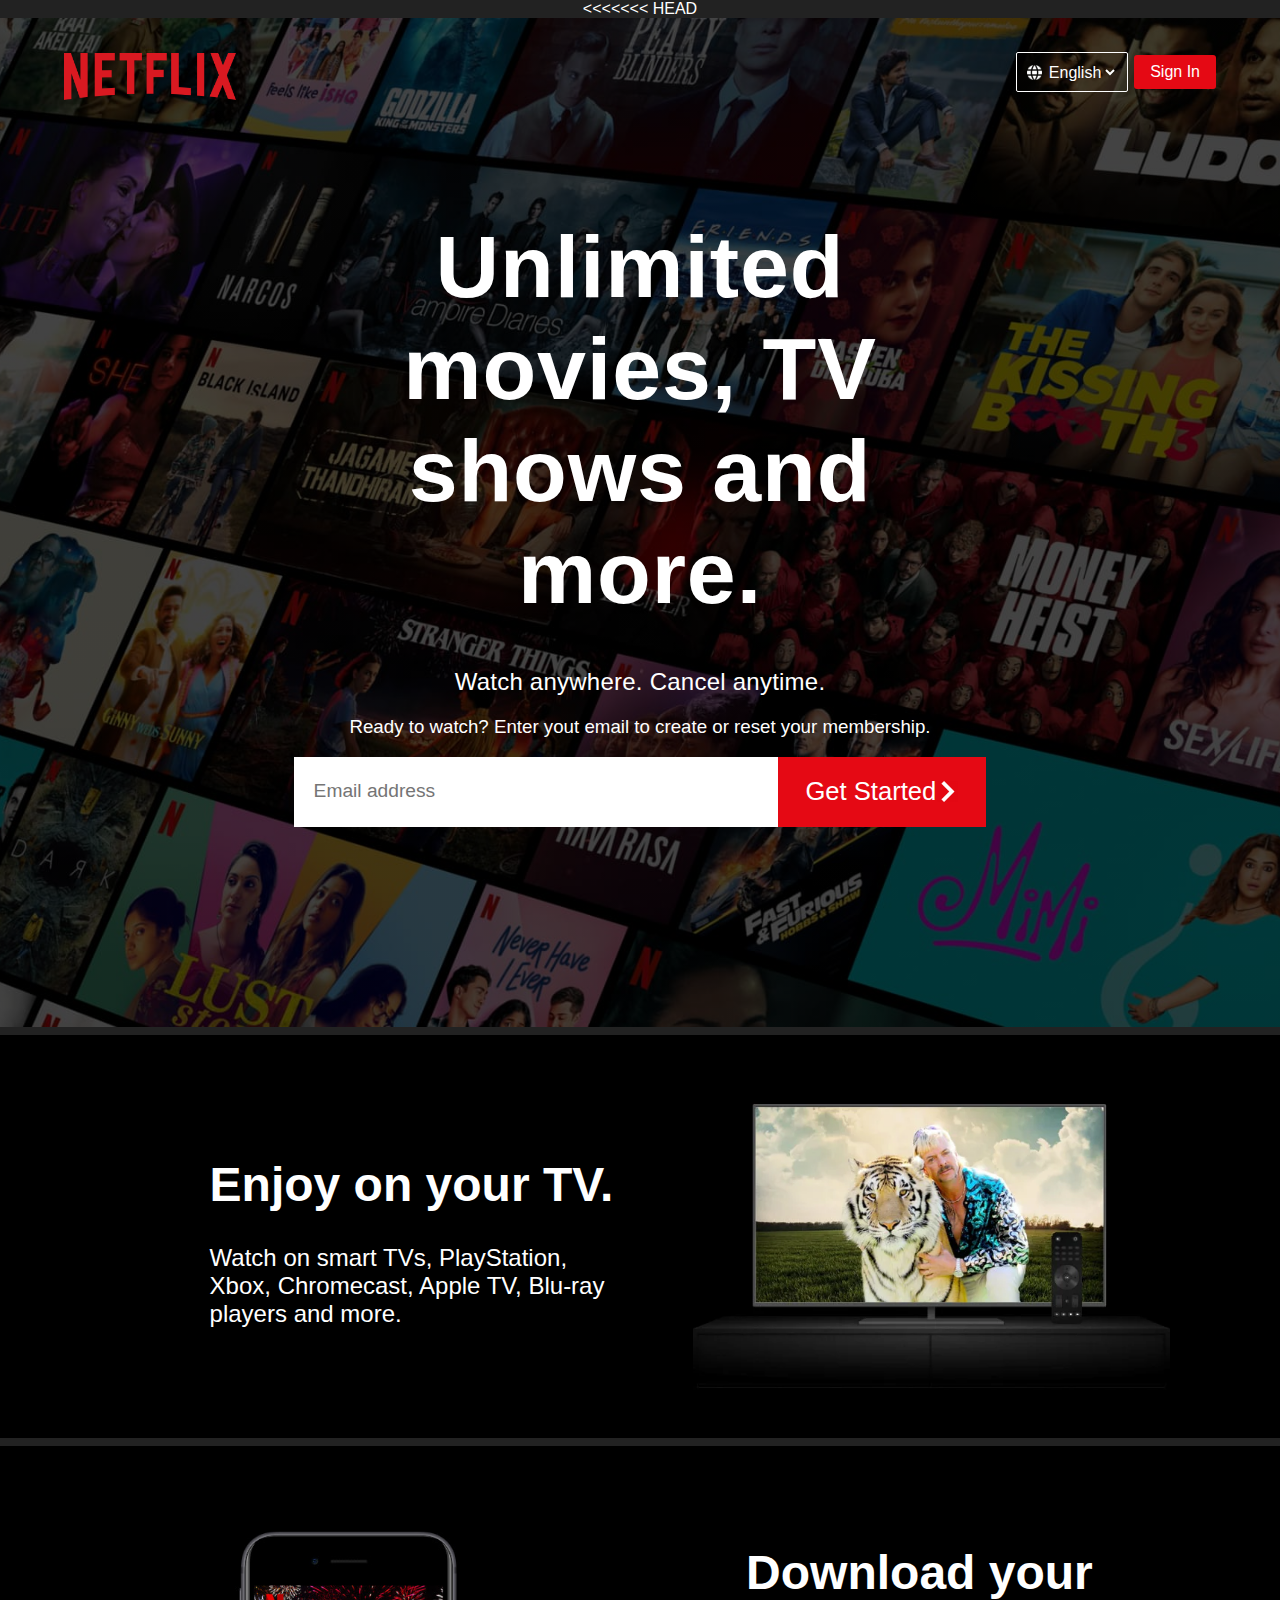
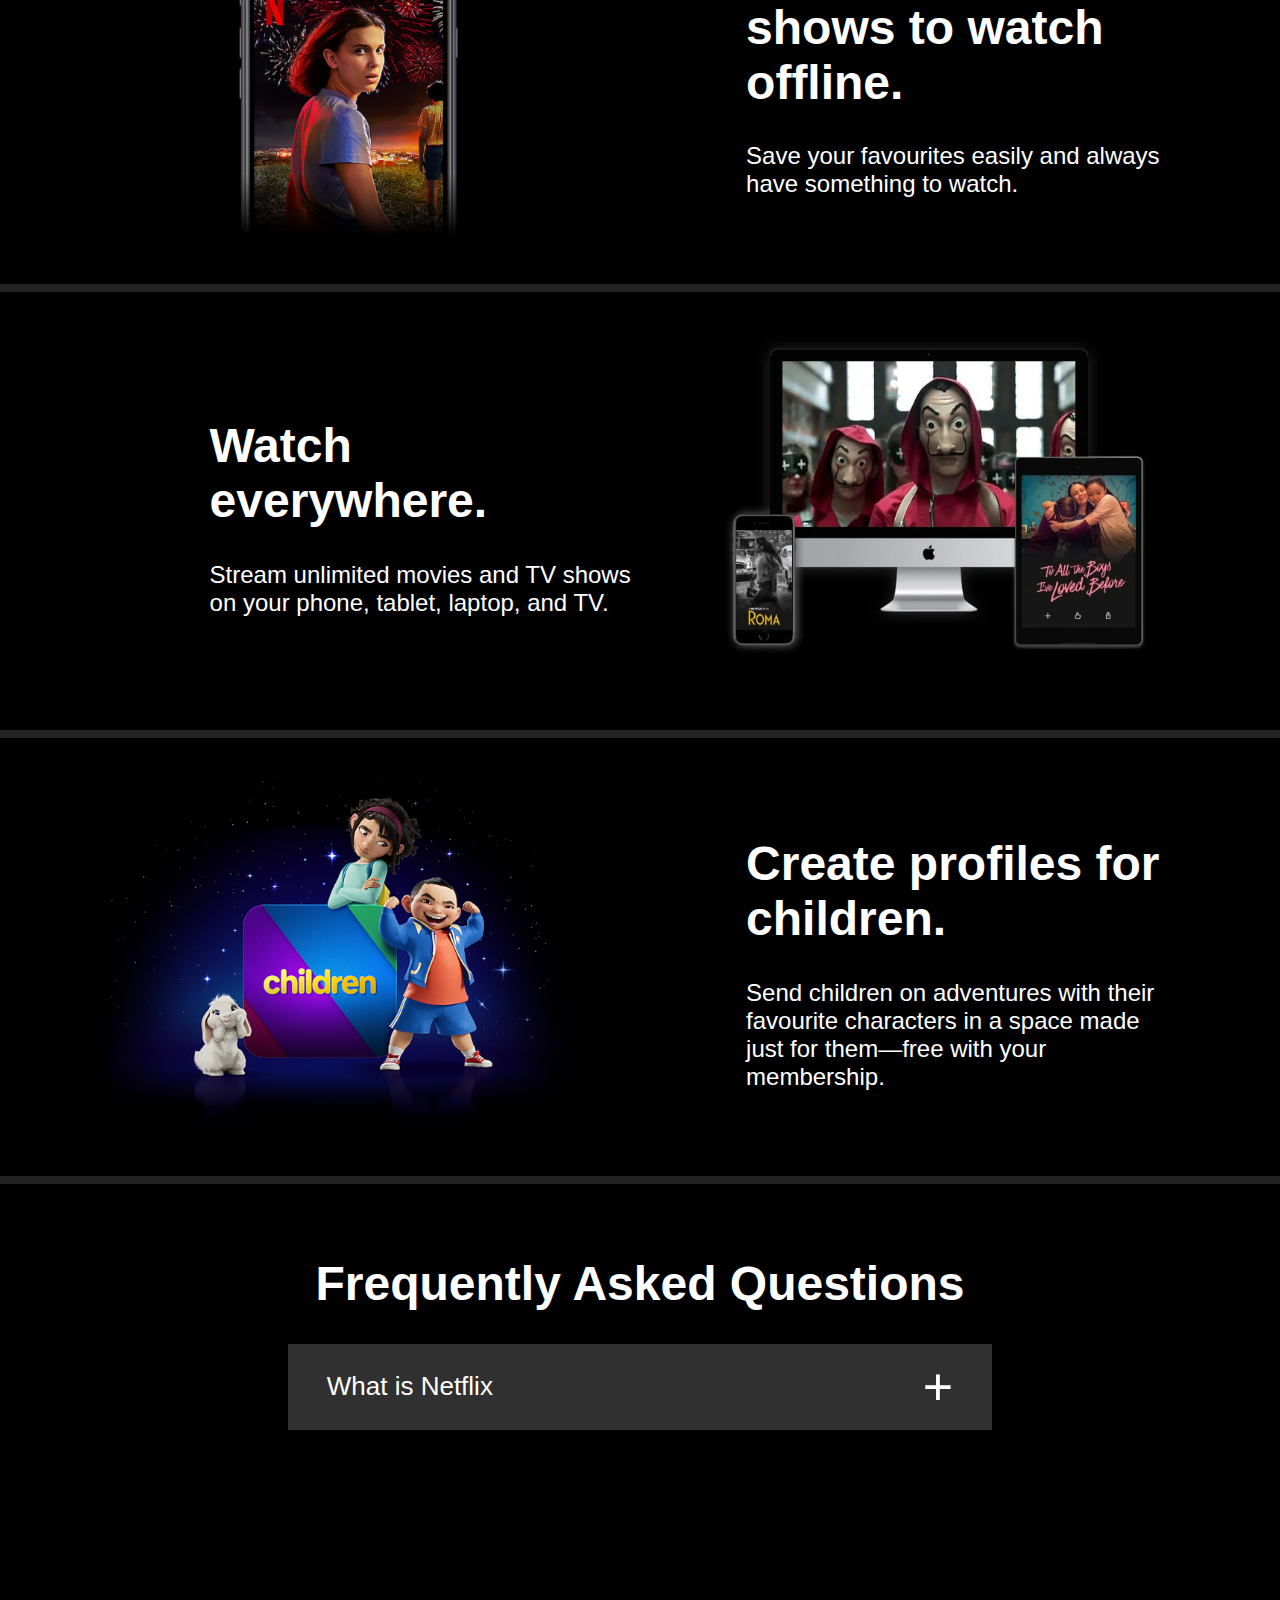
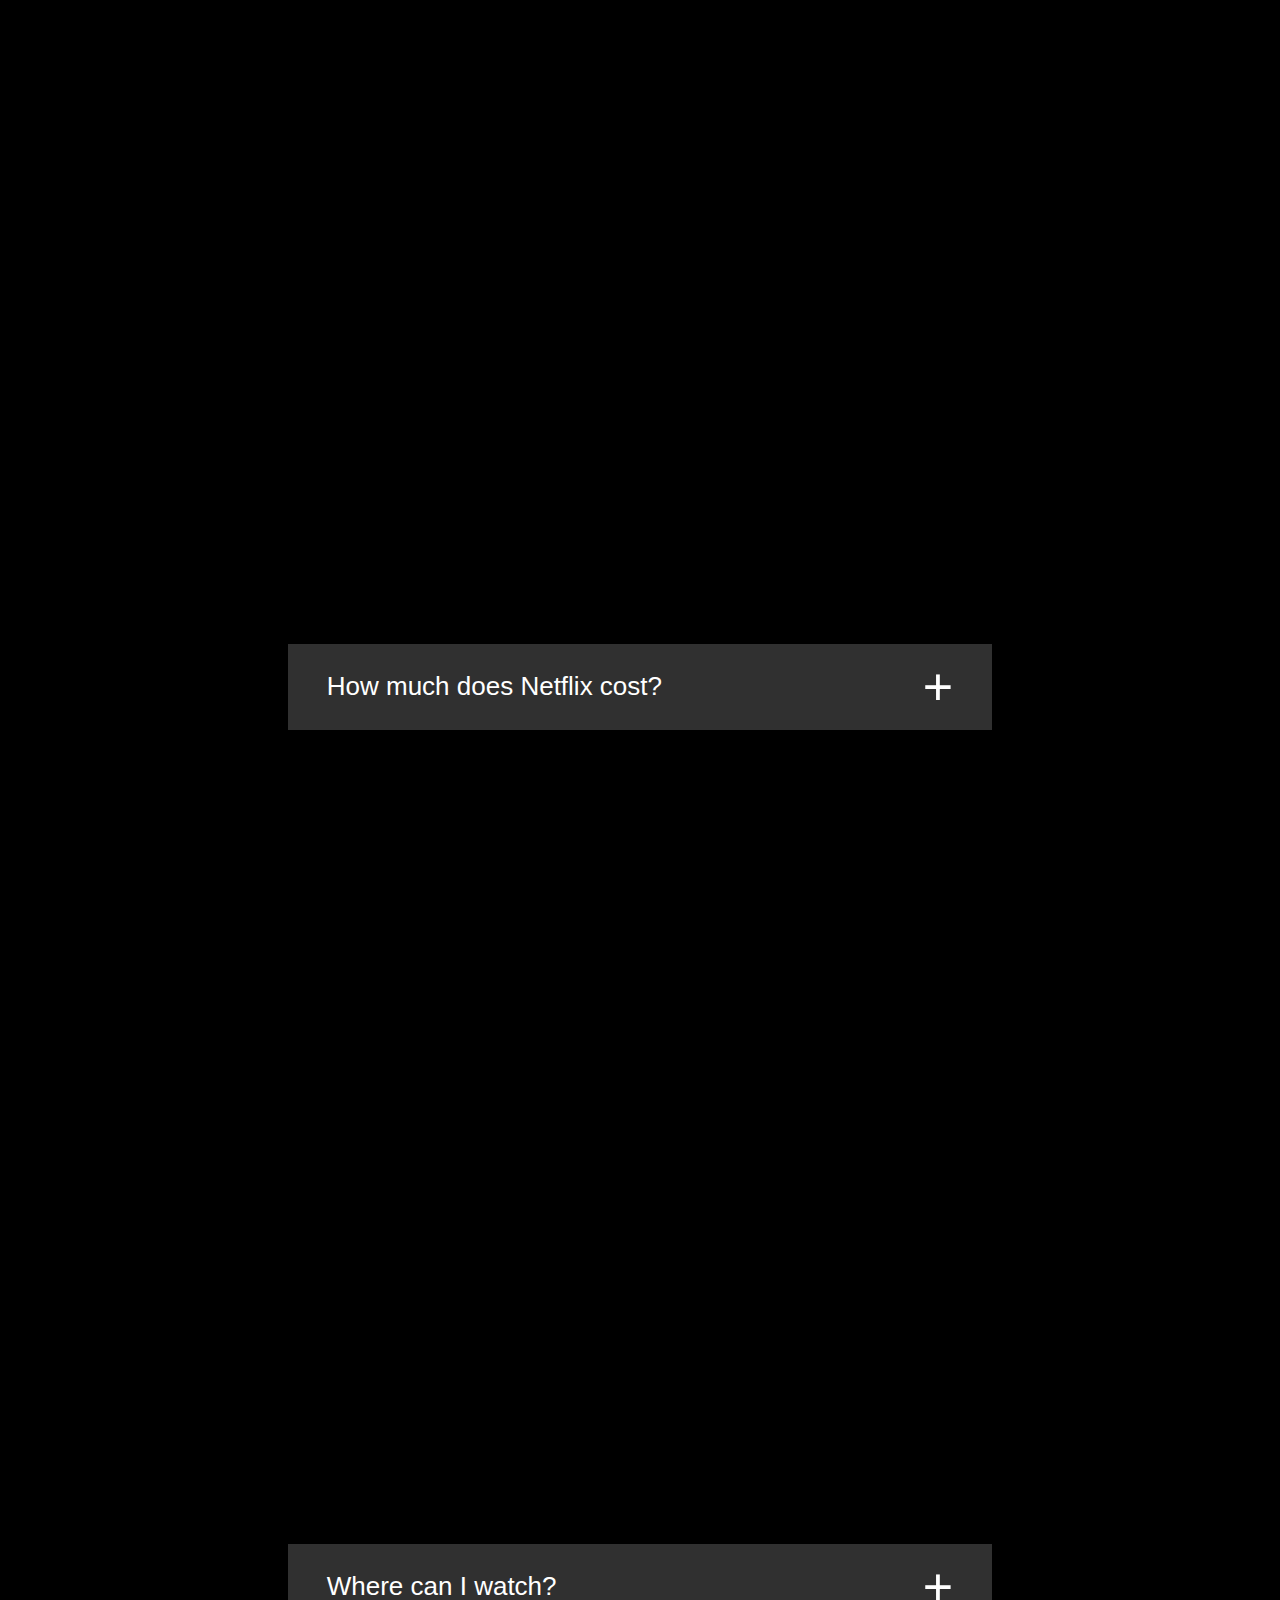
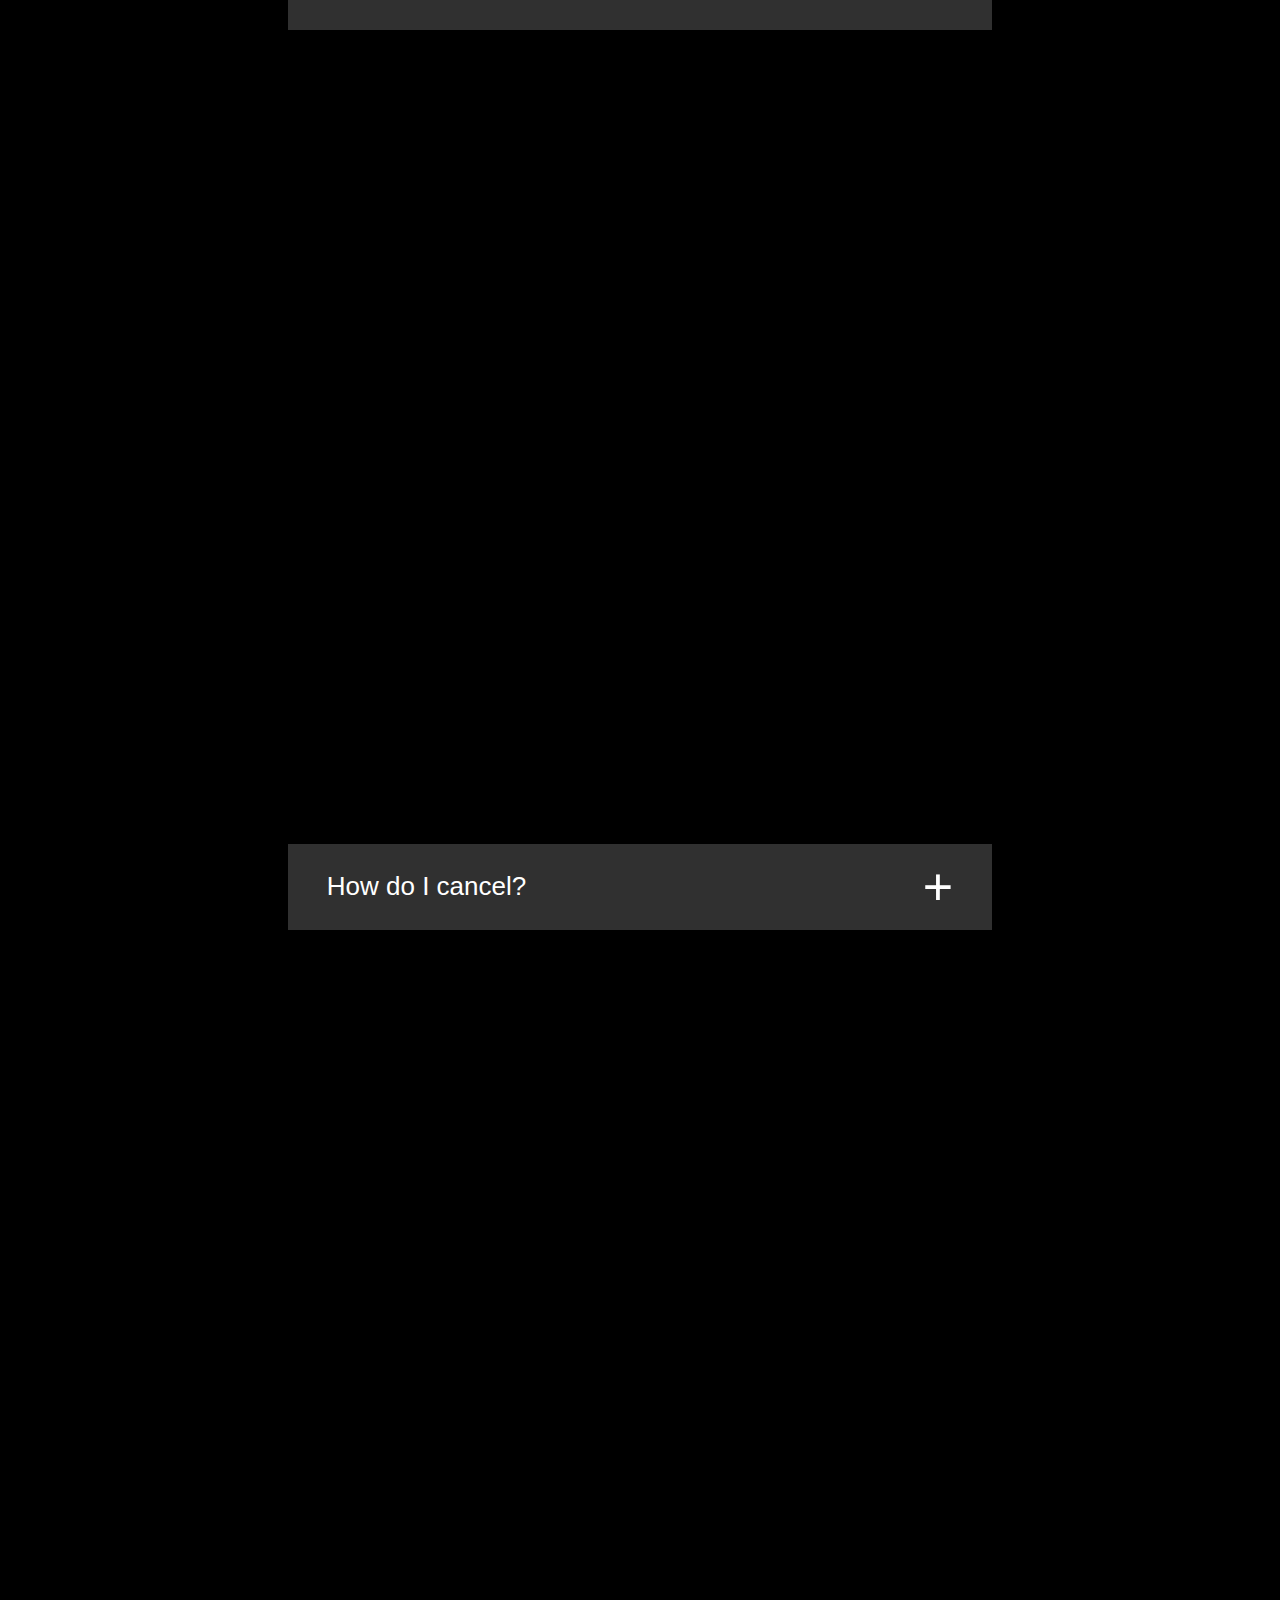
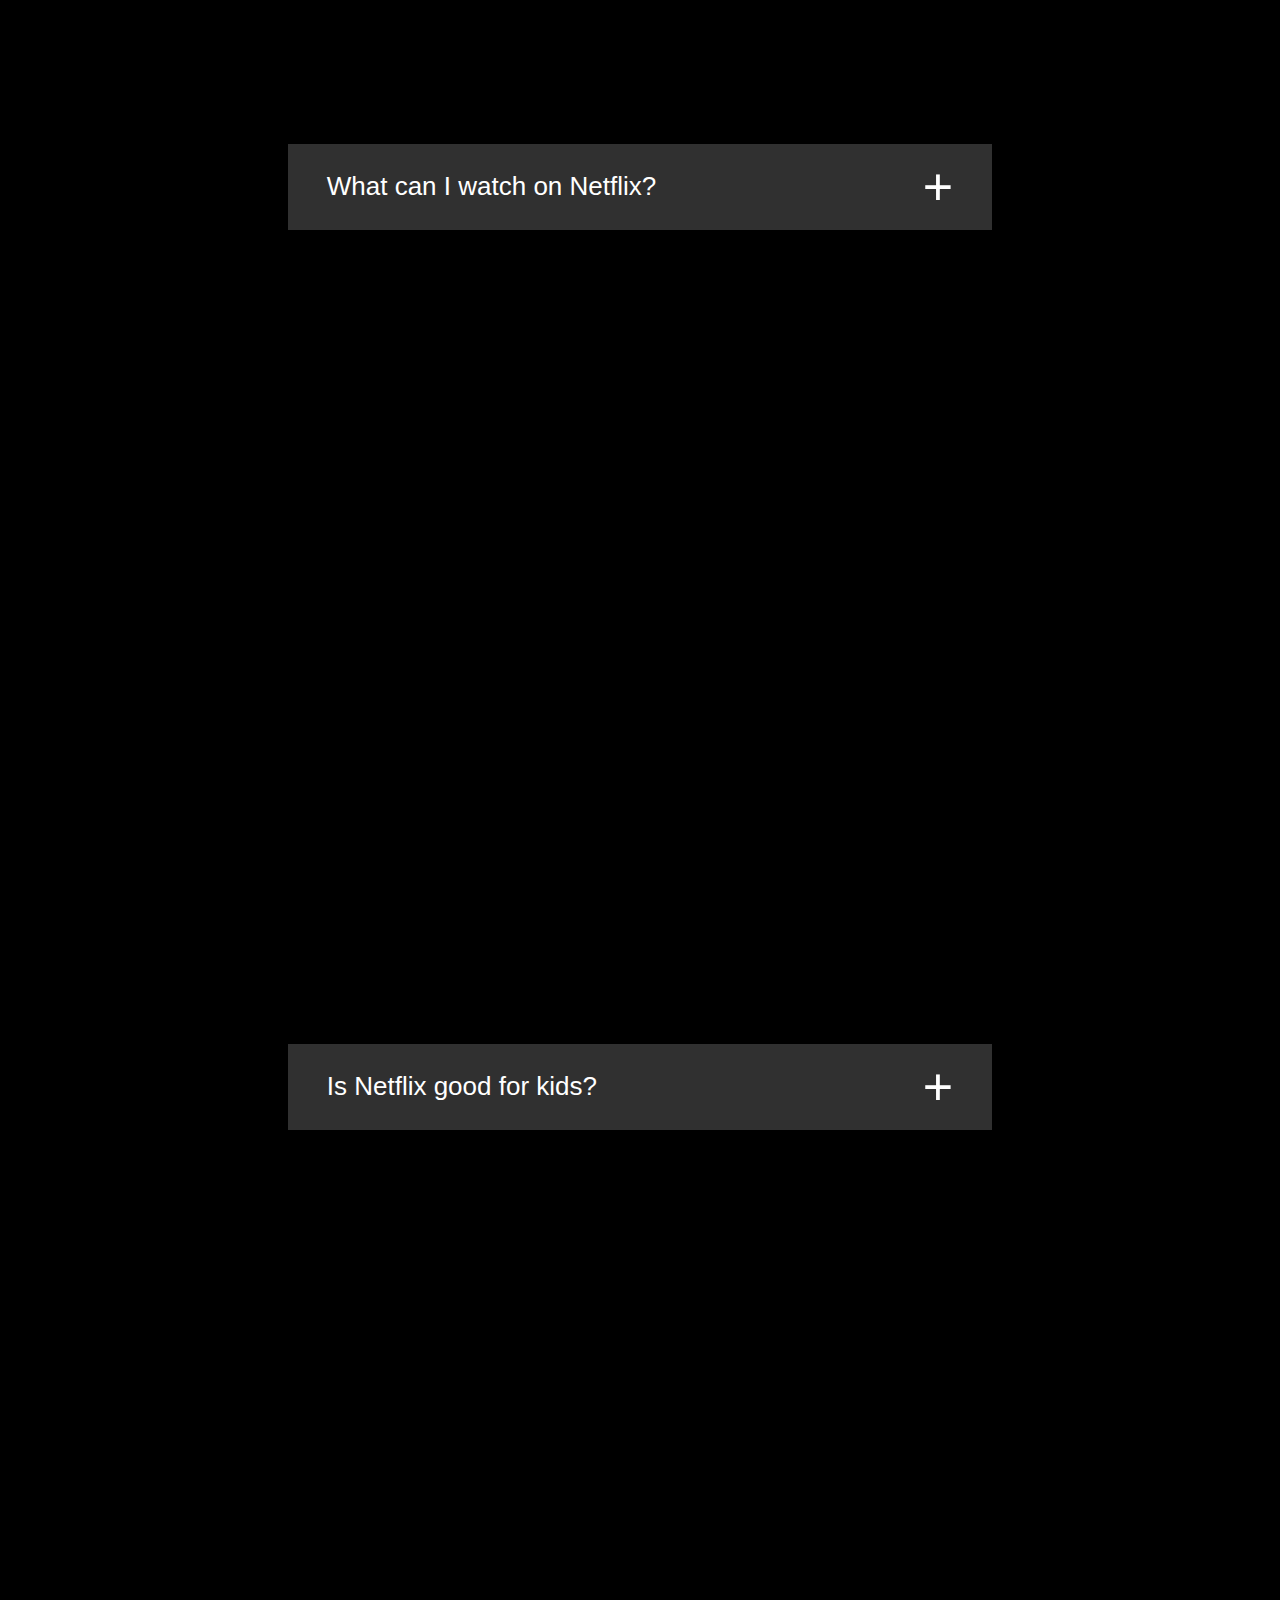
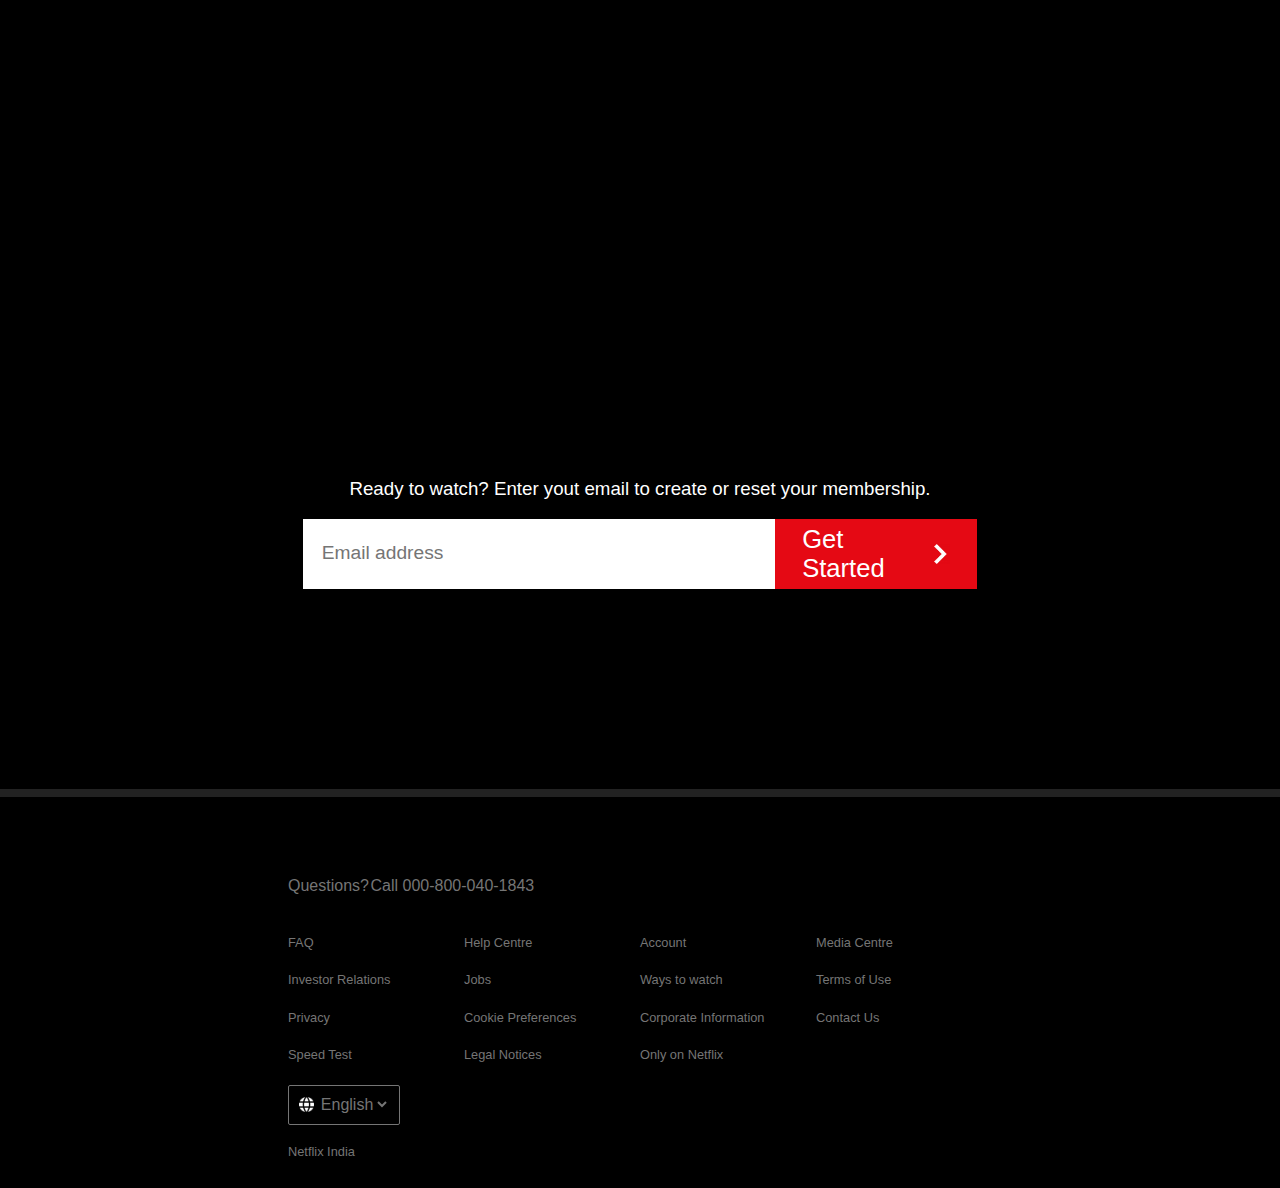
==== commit dfbaaecd: "changes commited" ====
--- a/index.html
+++ b/index.html
@@ -313,319 +313,4 @@
   </body>
 </html>
 
-=======
-<!DOCTYPE html>
-<html lang="en">
-  <head>
-    <meta charset="UTF-8" />
-    <meta http-equiv="X-UA-Compatible" content="IE=edge" />
-    <meta name="viewport" content="width=device-width, initial-scale=1.0" />
-    <title>Netflix India – Watch TV Shows Online, Watch Movies Online</title>
-    <link rel="stylesheet" href="ind_style.css" />
-    <link rel="shortcut icon" href="img/favicon.png" type="image/x-icon">
-  </head>
-  <body>
-    <div class="main_upper">
-      <!-- nav -->
-      <header class="top_nav container-flex">
-        <div class="logo">
-          <a href="index.html"
-            >
-            <img src="img/logo.png" alt="" class="logo_img"
-          /></a>
-        </div>
-        <div class="options container-flex">
-          <div class="lang_sel">
-            <div class="lang lang-flex">
-              <img src="img/glob_log.png" alt="">
-              <select name="language" id="lang" class="sel_lan">
-                <option value="eng">English</option>
-                <option value="hin">Hindi</option>
-              </select>
-            </div>
-          </div>
-          <a href="signin.html" class="signin">Sign In</a>
-        </div>
-      </header>
-
-      <!-- upper body -->
-      <section class="upper">
-        <div class="main_body">
-          <div class="main_head_text">
-            <h1>Unlimited movies, TV shows and more.</h1>
-          </div>
-          <div class="sub_head_text">
-            <h2>Watch anywhere. Cancel anytime.</h2>
-          </div>
-          <div class="email_head">
-            <h3>
-              Ready to watch? Enter your email to create or reset your
-              membership.
-            </h3>
-          </div>
-          <div class="grab_info container-flex">
-            <div class="email_space">
-            <input type="text" placeholder="Email address" required />
-            </div>
-            
-            <div class="send_info">
-               <a href="signup.html">
-                 <button>Get Started
-                  <img src="img/arrow_head.png" alt="">
-                 </button>
-               </a>
-            </div>
-            
-          </div>
-        </div>
-      </section>
-    </div>
-
-    <!-- sub body 1 -->
-    <div class="subsec">
-      <section class="info_sec container-flex">
-        <div class="features">
-          <h1>Enjoy on your TV.</h1>
-          <h2>
-            Watch on smart TVs, PlayStation, Xbox, Chromecast, Apple TV, Blu-ray
-            players and more.
-          </h2>
-        </div>
-        <div class="img_inf">
-          <img src="img/index_images/img1.webp" alt="img1" >
-        </div>  
-        </div>
-      </section>
-    </div>
-
-    <!-- sub body 2 -->
-    <div class="subsec">
-      <section class="info_sec container-flex">
-        <div class="img_inf">
-          
-          <img src="img/index_images/img4.jpg" alt="img2" >
-        </div>
-        <div class="features">
-          <h1>Download your shows to watch offline.</h1>
-          <h2>
-            Save your favourites easily and always have something to watch.
-          </h2>
-        </div>
-      </section>
-    </div>
-
-    <!-- sub body 3 -->
-    <div class="subsec">
-      <section class="info_sec container-flex">
-        <div class="features">
-          <h1>Watch everywhere.</h1>
-          <h2>
-            Stream unlimited movies and TV shows on your phone, tablet, laptop,
-            and TV.
-          </h2>
-        </div>
-        <div class="img_inf">
-          
-          <img src="img/index_images/img3.webp" alt="img3" >
-        </div>
-      </section>
-    </div>
-
-    <!-- sub body 4 -->
-    <div class="subsec">
-      <section class="info_sec container-flex">
-        <div class="img_inf">
-          
-          <img src="img/index_images/img5.png" alt="img4" >
-        </div>
-        <div class="features">
-          <h1>Create profiles for children.</h1>
-          <h2>
-            Send children on adventures with their favourite characters in a
-            space made just for them-free with your membership.
-          </h2>
-        </div>
-      </section>
-    </div>
-
-    <!-- faq section -->
-    <div class="ask">
-      <section class="faq">
-        <h1>Frequently Asked Questions</h1>
-        
-        <div class="questions_list">
-          <ul class="disp_info">
-            <li>
-              <button type="button" class="container-flex faq_list_item" id="ans">
-                    <div class="question qtext" id="qs">What is Netflix</div>
-                    <div class="plus qtext" style="font-size: 2em" id="qs">+</div>
-              </button>
-            
-              <div class="noanswer" id="ans">
-                Netflix is a streaming service that offers a wide variety of
-                award-winning TV shows, movies, anime, documentaries and more – on
-                thousands of internet-connected devices.<br /><br />You can watch
-                as much as you want, whenever you want, without a single ad – all
-                for one low monthly price. There's always something new to
-                discover, and new TV shows and movies are added every week!
-              </div>
-            </li>
-
-            <li>
-              <button type="button" class="container-flex faq_list_item" id="ques">
-                <div class="question qtext" id="qs">How much does Netflix cost?</div>
-                <div class="plus qtext" style="font-size: 2em" id="qs">+</div>
-              </button>
-              
-              <div class="noanswer" id="ans">
-                  Watch Netflix on your smartphone, tablet, Smart TV, laptop, or
-                  streaming device, all for one fixed monthly fee. Plans range from
-                  ₹ 199 to ₹ 799 a month. No extra costs, no contracts.
-              </div>
-            </li>
-            
-            <li>
-              <button type="button" class="container-flex faq_list_item" id="ques">
-                <div class="question qtext" id="qs">Where can I watch?</div>
-                <div class="plus qtext" id="qs" style="font-size: 2em">+</div>
-              </button>
-            
-            
-              <div class="noanswer" id="ans">
-                  Watch anywhere, anytime, on an unlimited number of devices. Sign
-                  in with your Netflix account to watch instantly on the web at
-                  netflix.com from your personal computer or on any
-                  internet-connected device that offers the Netflix app, including
-                  smart TVs, smartphones, tablets, streaming media players and game
-                  consoles.<br /><br />You can also download your favourite shows
-                  with the iOS, Android, or Windows 10 app. Use downloads to watch
-                  while you're on the go and without an internet connection. Take
-                  Netflix with you anywhere.
-              </div>
-            </li>
-            
-            <li>
-              <button type="button" class="container-flex faq_list_item" id="ques">
-                <div class="question qtext" id="qs">How do I cancel?</div>
-                <div class="plus qtext" id="qs" style="font-size: 2em">+</div>
-              </button>
-            
-              <div class="noanswer" id="ans">
-                    Netflix is flexible. There are no annoying contracts and no
-                    commitments. You can easily cancel your account online in two
-                    clicks.There are no cancellation fees – start or stop your account
-                    anytime.
-              </div>
-            </li>
-              
-            <li>
-              <button type="button" class="container-flex faq_list_item" id="ques">
-                <div class="question qtext" id="qs">What can I watch on Netflix?</div>
-                <div class="plus qtext" id="qs" style="font-size: 2em">+</div>
-              </button>
-            
-          
-              <div class="noanswer" id="ans">
-                  Netflix has an extensive library of feature films, documentaries,
-                  TV shows, anime, award-winning Netflix originals, and more. Watch
-                  as much as you want, anytime you want.
-              </div>
-            </li>
-          
-            <li>
-              <button type="button" class="container-flex faq_list_item" id="ques">
-                <div class="question qtext" id="qs">Is Netflix good for kids?</div>
-                <div class="plus qtext" id="qs" style="font-size: 2em">+</div>
-              </button>
-            
-             
-              <div class="noanswer">
-                    The Netflix Kids experience is included in your membership to give
-                    parents control while kids enjoy family-friendly TV shows and
-                    films in their own space.<br /><br />Kids profiles come with
-                    PIN-protected parental controls that let you restrict the maturity
-                    rating of content kids can watch and block specific titles you
-                    don’t want kids to see.
-              </div>
-            </li>  
-              
-            
-          </ul>
-        </div>
-      </section>
-      <section class="upper">
-        <div class="main_body main_body2">
-          
-          <div class="email_head">
-            <h3>
-              Ready to watch? Enter yout email to create or reset your
-              membership.
-            </h3>
-          </div>
-          <div class="grab_info2 container-flex">
-            <div class="email_space">
-            <input type="text" placeholder="Email address" required />
-            </div>
-            <div class="send_info2">
-             <a href="browse.html">
-               <button class="sec_button">Get Started
-                <img src="img/arrow_head.png" alt="arrow-head">
-               </button>
-             </a>
-            </div>
-          </div>
-        </div>
-      </section>
-    </div>
-
-    <div class="footer">
-      <div class="foot_bod">
-        <div class="contact2 container-flex">
-          <div>Questions?</div>
-          <div>Call <a href="">000-800-040-1843</a></div>
-        </div>
-        <div class="opt_list">
-          <ul>
-            <div class="lst_items container-flex">
-              <li><a href="">FAQ</a></li>
-              <li><a href="">Help Centre</a></li>
-              <li><a href="">Account</a></li>
-              <li><a href="">Media Centre</a></li>
-            </div>
-            <div class="lst_items container-flex">
-              <li><a href="">Investor Relations</a></li>
-              <li><a href="">Jobs</a></li>
-              <li><a href="">Ways to watch</a></li>
-              <li><a href="">Terms of Use</a></li>
-            </div>
-            <div class="lst_items container-flex">
-              <li><a href="">Privacy</a></li>
-              <li><a href="">Cookie Preferences</a></li>
-              <li><a href="">Corporate Information</a></li>
-              <li><a href="">Contact Us</a></li>
-            </div>
-            <div class="lst_items container-flex">
-              <li><a href="">Speed Test</a></li>
-              <li><a href="">Legal Notices</a></li>
-              <li><a href="">Only on Netflix</a></li>
-            </div>
-          </ul>
-        </div>
-        <div class="lang_sel2">
-          <div class="lang2 lang-flex">
-            <img src="img/glob_log.png" alt="">
-            <select name="language" id="lang" class="sel_lan">
-              <option value="eng">English</option>
-              <option value="hin">Hindi</option>
-            </select>
-          </div>
-        </div>
-        <p>Netflix India</p>
-      </div>
-    </div>
-    <script src="dom.js">
-    </script>
-  </body>
-</html>
-
->>>>>>> eeda1392e9ec1925e79c0a0003828cba632ae69e
+
--- a/ind_style.css
+++ b/ind_style.css
@@ -1,4 +1,3 @@
-<<<<<<< HEAD
 @import url("https://fonts.googleapis.com/css2?family=Roboto:wght@300;400;500;700&display=swap");
 :root {
   --primary: rgba(0, 0, 0, 0.65);
@@ -549,555 +548,4 @@
     text-align: center;
   }
 }
-=======
-@import url("https://fonts.googleapis.com/css2?family=Roboto:wght@300;400;500;700&display=swap");
-:root {
-  --primary: rgba(0, 0, 0, 0.65);
-  --secondary: rgba(0, 0, 0, 0.65);
-}
-
-* {
-  color: white;
-  text-align: center;
-  font-family: sans-serif;
-}
-
-body {
-  background: #222;
-  margin: 0;
-}
-
-.container-flex {
-  display: flex;
-  flex-wrap: wrap;
-  justify-content: space-between;
-}
-
-.main_upper {
-  background: linear-gradient(90deg, var(--primary), var(--secondary)),
-    url("img/background.jpg") no-repeat center center;
-  background-size: cover;
-  margin-bottom: 8px;
-  width: inherit;
-}
-.top_nav {
-  width: 90%;
-  margin: auto;
-  padding-top: 1.2em;
-  min-width: 320px;
-}
-
-.logo_img {
-  margin-top: 1em;
-  height: 2.9em;
-  margin-bottom: 1em;
-}
-
-.options {
-  align-items: center;
-  min-width: 200px;
-  width: 16%;
-}
-.lang_sel {
-  width: fit-content;
-  border: 1px solid white;
-  border-radius: 2px;
-  padding: 0.6em 0.6em;
-  text-align: center;
-  margin-bottom: 0.5em;
-}
-
-.lang select {
-  background: transparent;
-}
-
-.lang_sel .sel_lan {
-  border: none;
-  color: white;
-  font-size: 1em;
-  text-align: right;
-}
-
-.lang-flex {
-  display: flex;
-  align-items: center;
-  justify-content: space-between;
-}
-
-.lang_sel .lang img {
-  width: 15px;
-  margin-right: 3px;
-}
-
-.signin {
-  padding: 0.5em 1em;
-  background: #e50914;
-  border-radius: 3px;
-  font-size: 1em;
-  text-decoration: none;
-  margin-bottom: 0.5em;
-}
-.main_body {
-  width: 60%;
-  max-width: inherit;
-  margin: 0 auto;
-  text-align: center;
-  padding: 100px 0 200px 0;
-}
-
-.main_body .main_head_text {
-  font-size: 2.75rem;
-  width: 80%;
-  margin: auto;
-}
-
-.main_body .main_head_text h1 {
-  letter-spacing: 0.01em;
-  font-weight: 600;
-  margin: 0.5 0 0.5em 0;
-}
-
-.main_body .sub_head_text h2 {
-  font-size: 1.5rem;
-  letter-spacing: 0.01em;
-  font-weight: 500;
-}
-
-.main_body .email_head h3 {
-  font-weight: 400;
-}
-
-.grab_info {
-  width: 90%;
-  height: 70px;
-  margin: 0 auto;
-}
-
-.grab_info2 {
-  width: 95%;
-  height: 70px;
-  margin: 0 auto;
-}
-
-.grab_info .email_space,
-.grab_info2 .email_space {
-  width: 70%;
-  height: inherit;
-  border: none;
-
-  background: white;
-  padding: 0;
-  margin: 0;
-  margin-bottom: 0.3em;
-}
-
-.grab_info .email_space input,
-.grab_info2 .email_space input {
-  width: 100%;
-  height: inherit;
-  border: none;
-  padding: 0;
-  color: #303030;
-  font-size: 1rem;
-}
-
-.grab_info .email_space input::placeholder,
-.grab_info2 .email_space input::placeholder {
-  text-align: left;
-  font-size: 1.2rem;
-  padding: 1em;
-}
-
-.grab_info .send_info,
-.grab_info2 .send_info2 {
-  width: 30%;
-  height: inherit;
-  margin-bottom: 0.3em;
-}
-
-.grab_info .send_info a {
-  width: 100%;
-  height: inherit;
-  text-decoration: none;
-}
-
-.grab_info .send_info button {
-  width: 90%;
-  min-width: fit-content;
-  display: flex;
-  align-items: center;
-  justify-content: space-between;
-  height: inherit;
-  font-size: 2vw;
-  padding: 0 1.7rem;
-  text-align: left;
-  background: #e50914;
-  border: none;
-}
-
-.grab_info2 .send_info2 a {
-  width: 100%;
-  height: inherit;
-  text-decoration: none;
-}
-
-.grab_info2 .send_info2 button {
-  width: 95%;
-  min-width: fit-content;
-  display: flex;
-  align-items: center;
-  justify-content: space-between;
-  height: inherit;
-  font-size: 2vw;
-  padding: 0 1.7rem;
-  text-align: left;
-  background: #e50914;
-  border: none;
-}
-
-.grab_info .send_info button img,
-.grab_info2 .send_info2 button img {
-  width: 14%;
-}
-
-.grab_info .send_info button:hover,
-.grab_info2 .send_info2 button:hover {
-  cursor: pointer;
-  background: #f81520;
-}
-
-.subsec {
-  background: black;
-  margin: 0 0 8px 0;
-  padding: 2em 1em;
-}
-
-.info_sec,
-.faq {
-  width: 85%;
-  margin: auto;
-}
-
-.info_sec {
-  align-items: center;
-}
-
-.info_sec .img_inf {
-  width: 45%;
-  margin-bottom: 1rem;
-}
-
-.info_sec .img_inf img {
-  width: 100%;
-}
-
-.info_sec .features {
-  width: 40%;
-  margin-left: 100px;
-}
-
-.info_sec .features h1 {
-  font-size: 3rem;
-  font-weight: 600;
-  text-align: left;
-}
-
-.info_sec .features h2 {
-  font-size: 1.5rem;
-  font-weight: 500;
-  text-align: left;
-}
-
-.ask {
-  background-color: black;
-  margin-bottom: 8px;
-  padding: 4.5em 3em 0 3em;
-}
-
-.faq h1 {
-  font-size: 3em;
-  font-weight: 600;
-  margin-top: 0;
-}
-.faq .questions_list {
-  width: 70%;
-  margin: auto;
-}
-
-.questions_list ul {
-  padding: 0;
-  list-style: none;
-}
-
-.disp_info li {
-  height: 100%;
-}
-.disp_info button {
-  width: 100%;
-  list-style: none;
-  margin-bottom: 0.3em;
-  align-items: center;
-  padding: 0.5em 1.5em;
-  font-size: 1.625em;
-  background: #303030;
-  border: none;
-}
-
-.disp_info button:hover {
-  cursor: pointer;
-}
-
-.noanswer {
-  display: none;
-  width: inherit;
-  font-size: 1.625em;
-  background: #303030;
-  padding: 2rem;
-  margin-top: -0.2em;
-  margin-bottom: 0.3em;
-  text-align: left;
-}
-
-.answer {
-  display: block;
-  width: inherit;
-  font-size: 1.625em;
-  background: #303030;
-  padding: 2rem;
-  margin-top: -0.2em;
-  margin-bottom: 0.3em;
-  text-align: left;
-}
-
-.footer {
-  background: black;
-  padding: 5rem 0 1em 0;
-}
-
-.footer .foot_bod {
-  width: 55%;
-  margin: auto;
-  color: #757575;
-}
-
-.contact2 {
-  justify-content: start;
-  margin-bottom: 2.5em;
-}
-
-.contact2 div,
-.contact2 div a {
-  font-size: 1em;
-  color: #757575;
-  margin-right: 0.1em;
-  text-decoration: none;
-}
-
-.contact2 div a:hover {
-  text-decoration: underline;
-}
-
-.foot_bod ul {
-  list-style: none;
-  margin: 0;
-  padding: 0;
-}
-
-.foot_bod ul .lst_items {
-  justify-content: flex-start;
-  margin-bottom: 1.4em;
-}
-
-.foot_bod ul li {
-  width: 25%;
-  text-align: left;
-  font-size: 0.8rem;
-}
-
-.foot_bod ul li a {
-  text-decoration: none;
-  color: #757575;
-}
-
-.foot_bod ul li a:hover {
-  text-decoration: underline;
-}
-
-.lang_sel2 {
-  width: fit-content;
-  border: 1px solid #757575;
-  border-radius: 2px;
-  padding: 0.6em 0.6em;
-}
-
-.lang2 select {
-  background: transparent;
-}
-
-.lang_sel2 .lang2 img:hover,
-.lang_sel2 .lang2 select:hover {
-  cursor: pointer;
-}
-
-.lang_sel2 .sel_lan {
-  border: none;
-  color: #757575;
-  font-size: 1em;
-  text-align: right;
-}
-
-.lang_sel2 .lang2 img {
-  width: 15px;
-  margin-right: 3px;
-}
-
-.foot_bod p {
-  color: #757575;
-  text-align: left;
-  margin-top: 1.5em;
-  font-size: 0.8em;
-}
-
-@media screen and (max-width: 850px) {
-  * {
-    margin: 0;
-    padding: 0;
-  }
-
-  body {
-    width: 100%;
-  }
-
-  .container-flex {
-    display: flex;
-    /* flex-wrap: wrap; */
-    flex-direction: column;
-    align-items: center;
-    justify-content: center;
-  }
-
-  .main_upper {
-    width: inherit;
-    margin: 0;
-    margin-bottom: 1vw;
-  }
-
-  .main_upper .top_nav {
-    margin: 0;
-  }
-
-  .main_upper .upper .main_body {
-    margin: 0;
-    width: inherit;
-    font-size: small;
-    font-size: 3vw;
-  }
-
-  .main_body .main_head_text,
-  .sub_head_text {
-    font-size: 5.5vw;
-    margin-bottom: 1rem;
-  }
-
-  .main_body .email_head {
-    font-size: 2.8vw;
-    margin-bottom: 1rem;
-  }
-
-  .upper .main_body .grab_info,
-  .upper .main_body2 .grab_info2 {
-    display: flex;
-    flex-direction: column;
-    justify-content: center;
-    align-items: center;
-    width: 95%;
-  }
-
-  .upper .main_body2 {
-    width: 95%;
-  }
-
-  .grab_info .email_space input::placeholder,
-  .grab_info2 .email_space input::placeholder {
-    text-align: left;
-    font-size: 2.8vw;
-    padding: 1em;
-  }
-
-  .upper .main_body .grab_info button,
-  .upper .main_body2 .grab_info2 button {
-    font-size: 2.5vw;
-  }
-
-  .subsec {
-    margin-bottom: 1vw;
-    display: block;
-    padding: 0;
-    width: 100%;
-    font-size: 2.5vw;
-  }
-
-  .subsec .info_sec,
-  .ask {
-    width: 100%;
-    margin: 0;
-    padding: 1rem 0 1rem 0;
-  }
-
-  .subsec .info_sec .features {
-    width: 90%;
-    margin: 0;
-  }
-  .subsec .info_sec .features h1 {
-    text-align: center;
-    font-size: 7vw;
-    margin-bottom: 1rem;
-  }
-
-  .subsec .info_sec .features h2 {
-    text-align: center;
-    font-size: 4vw;
-  }
-
-  .ask {
-    padding: 0;
-    padding-top: 2em;
-  }
-
-  .ask .faq {
-    font-size: 2.5vw;
-  }
-
-  .ask .faq h1 {
-    margin-bottom: 1rem;
-  }
-
-  .ask .faq .questions_list ul li button {
-    flex-direction: row;
-    justify-content: space-between;
-    font-size: 2.7vw;
-  }
-
-  .footer .foot_bod {
-    width: inherit;
-  }
-
-  .footer .foot_bod .opt_list .lst_items li {
-    margin-bottom: 1rem;
-    width: inherit;
-  }
-
-  .footer .foot_bod .opt_list .lst_items li a {
-    width: 100%;
-    text-align: center;
-  }
-
-  .footer .foot_bod .lang_sel2 {
-    margin: auto;
-  }
-
-  .footer .foot_bod p {
-    text-align: center;
-  }
-}
->>>>>>> eeda1392e9ec1925e79c0a0003828cba632ae69e
+
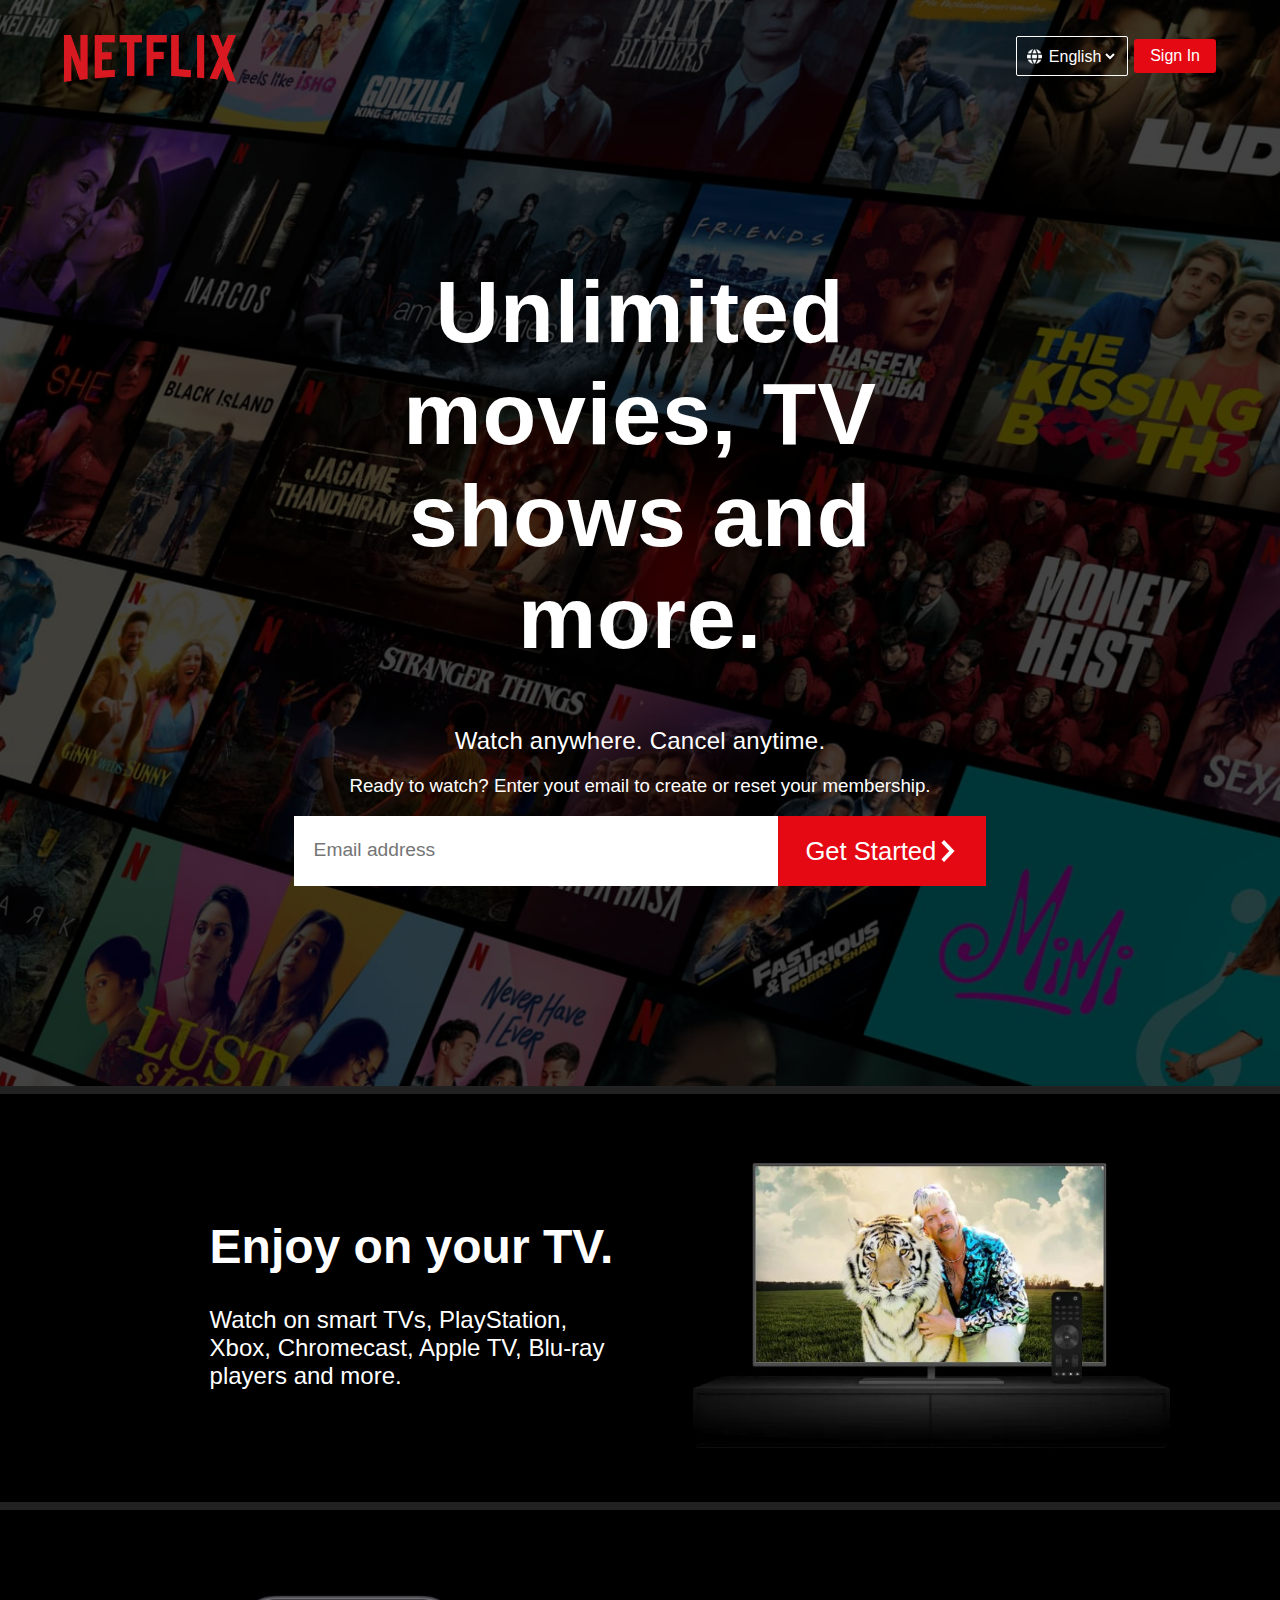
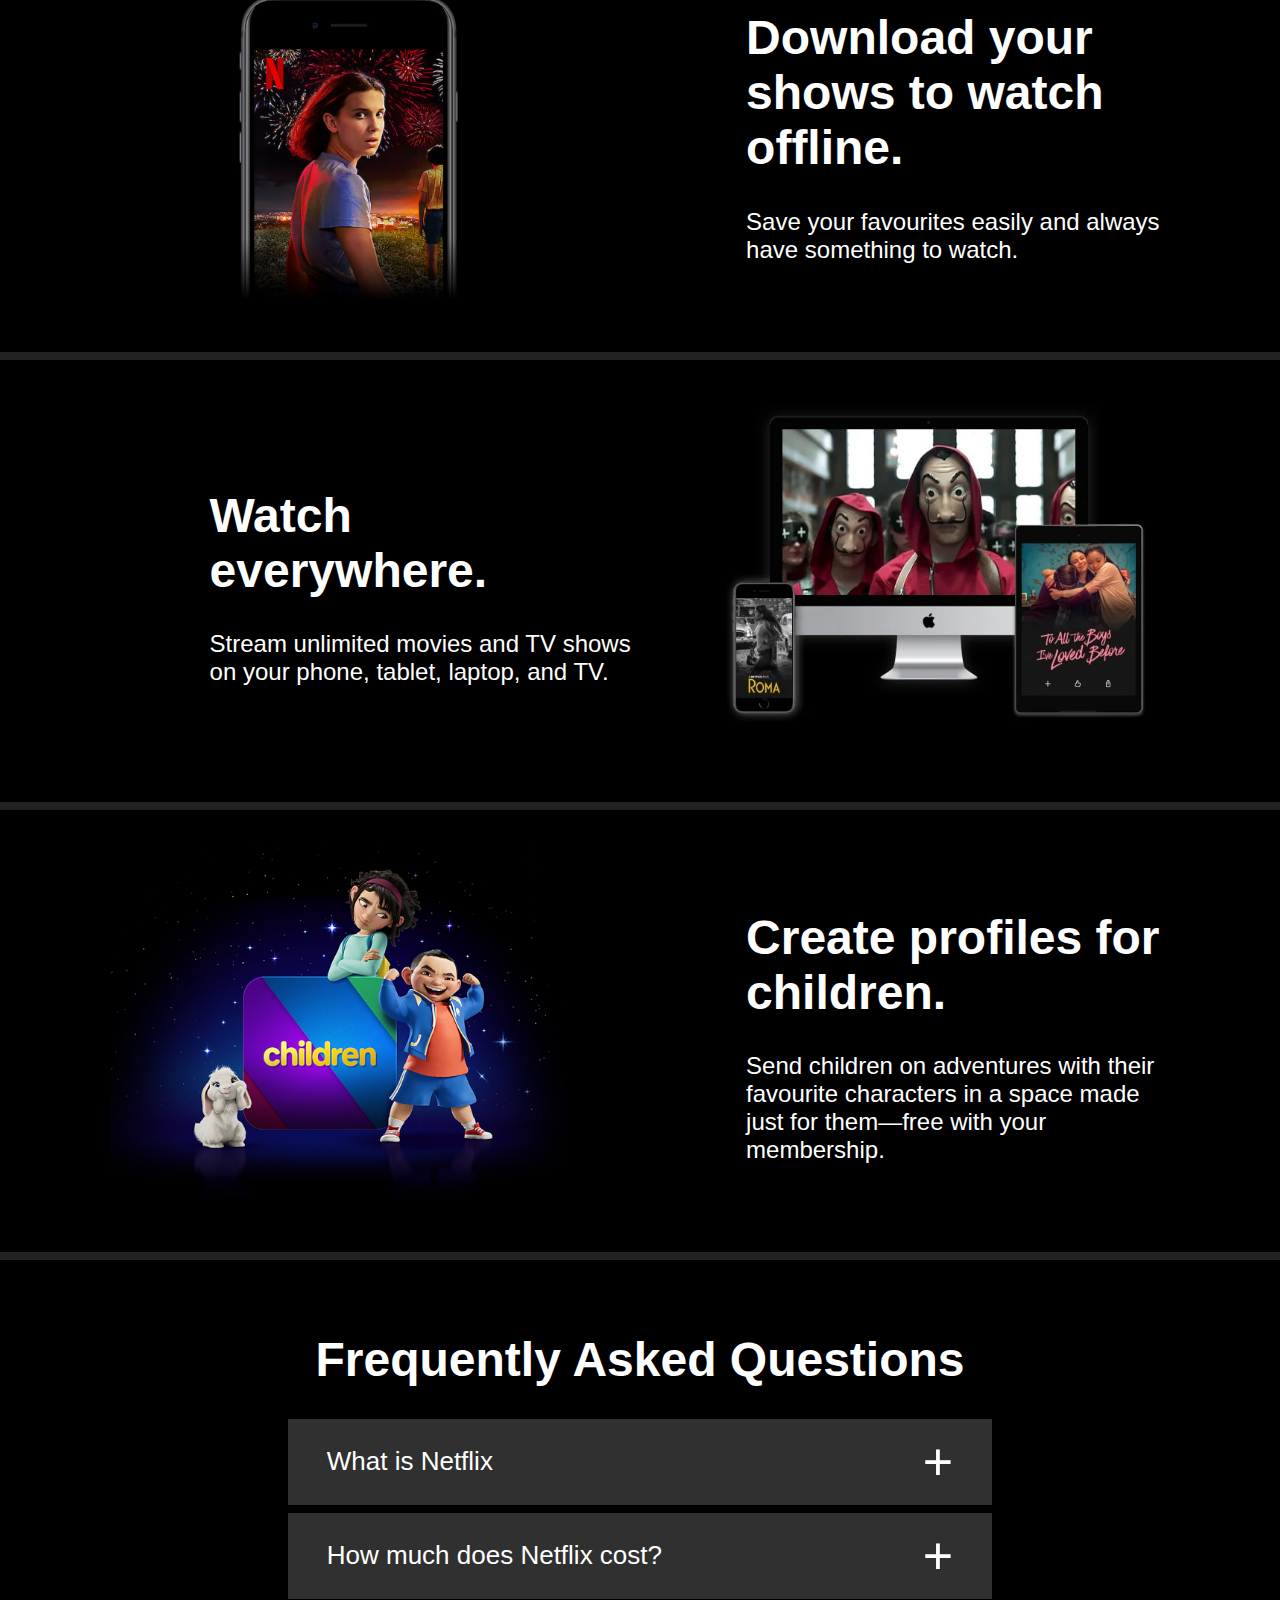
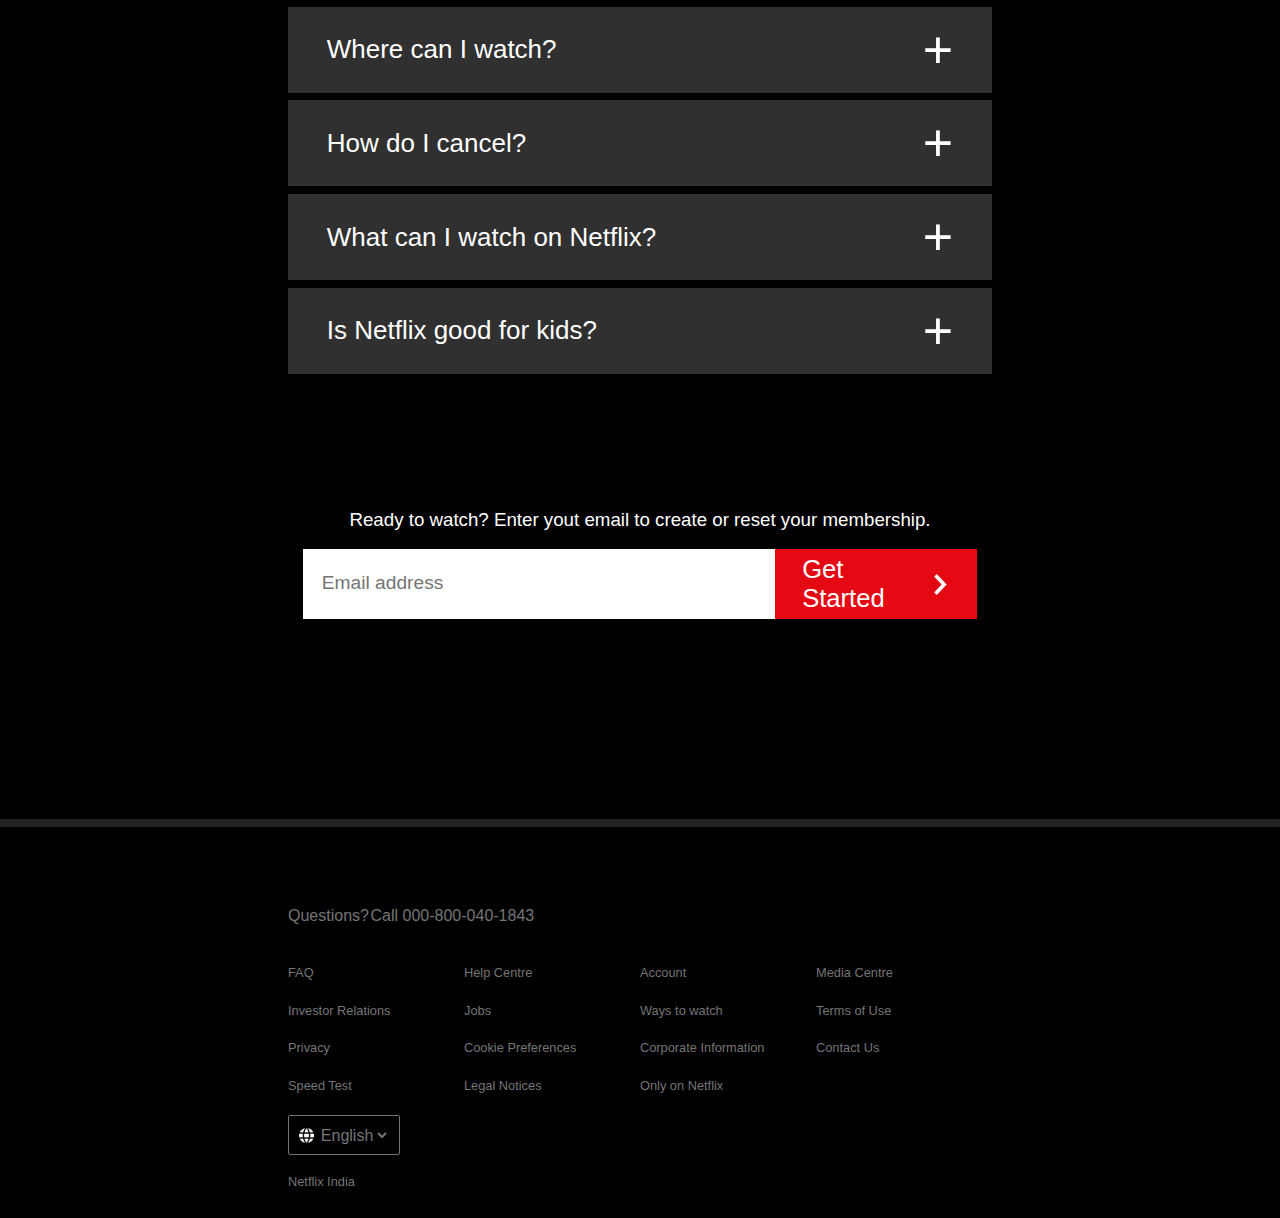
==== commit 3c142e22: "commit changes" ====
--- a/index.html
+++ b/index.html
@@ -1,4 +1,3 @@
-<<<<<<< HEAD
 <!DOCTYPE html>
 <html lang="en">
   <head>
